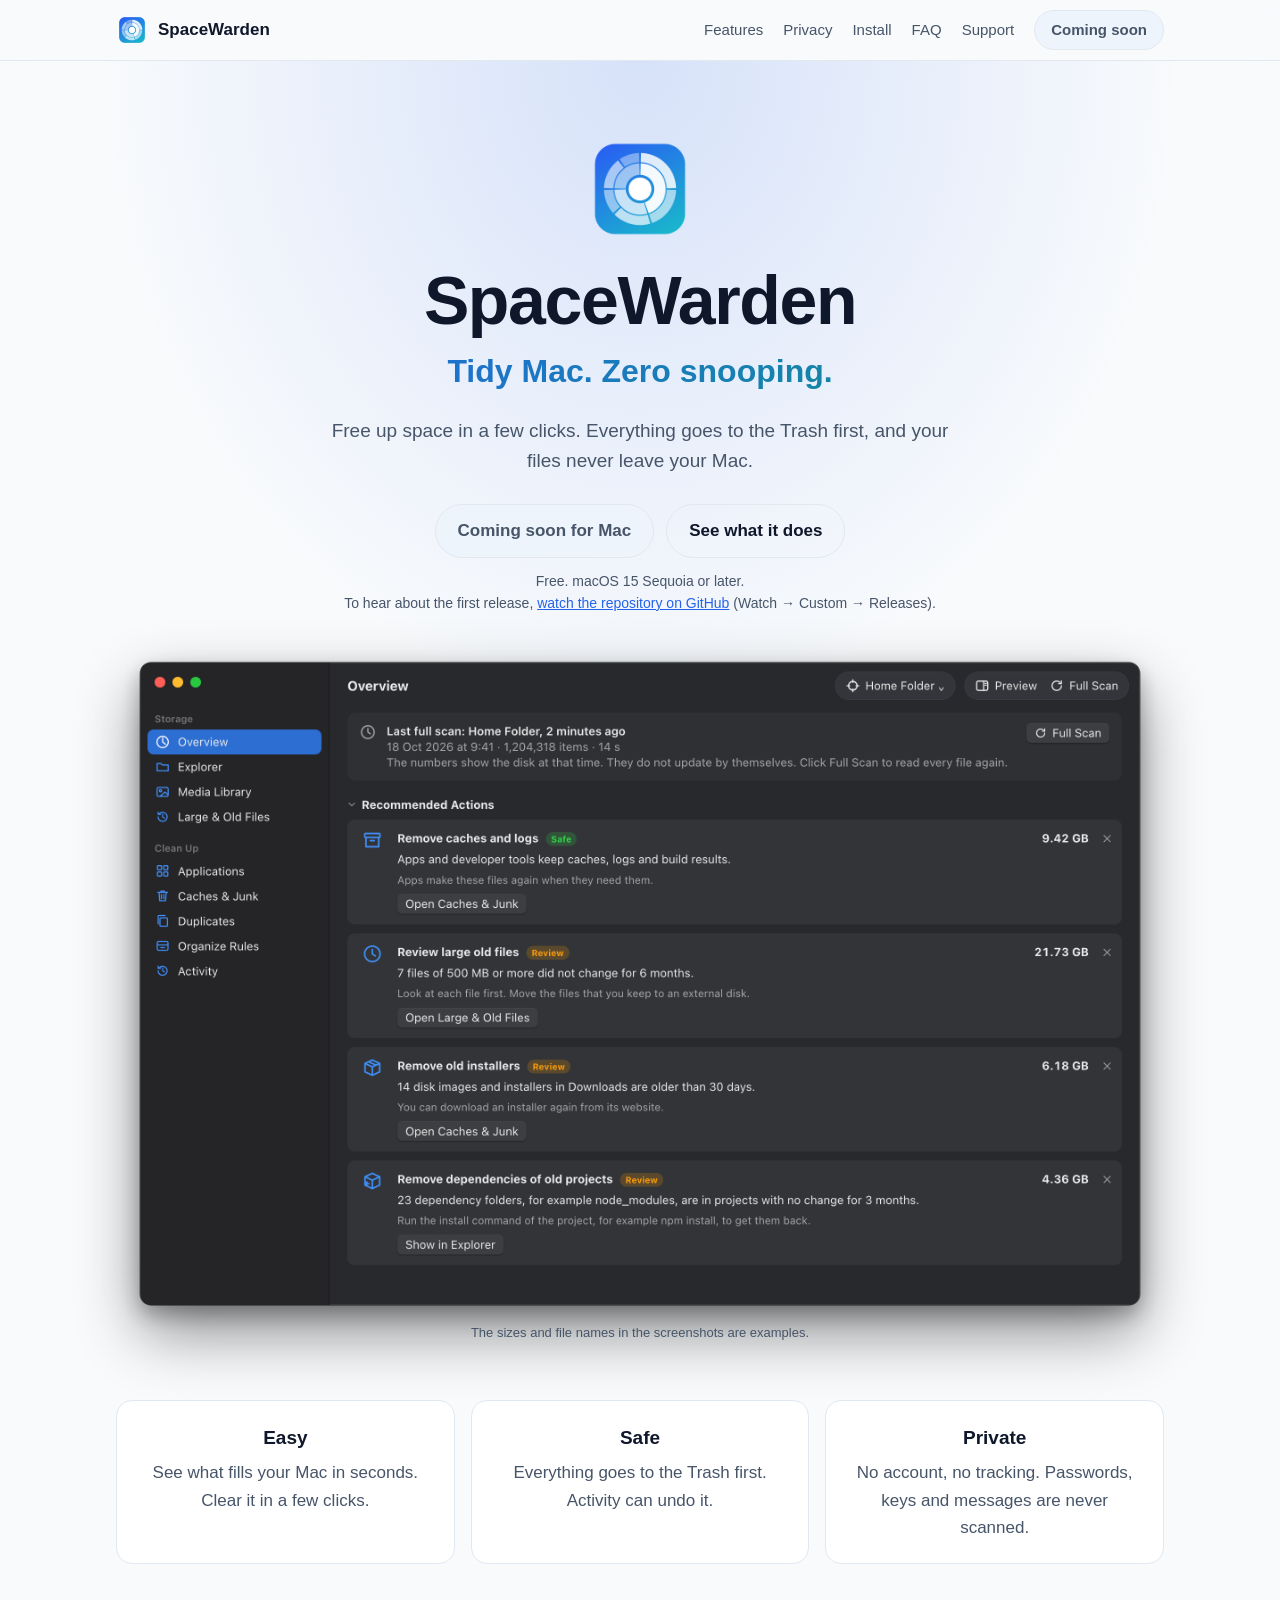
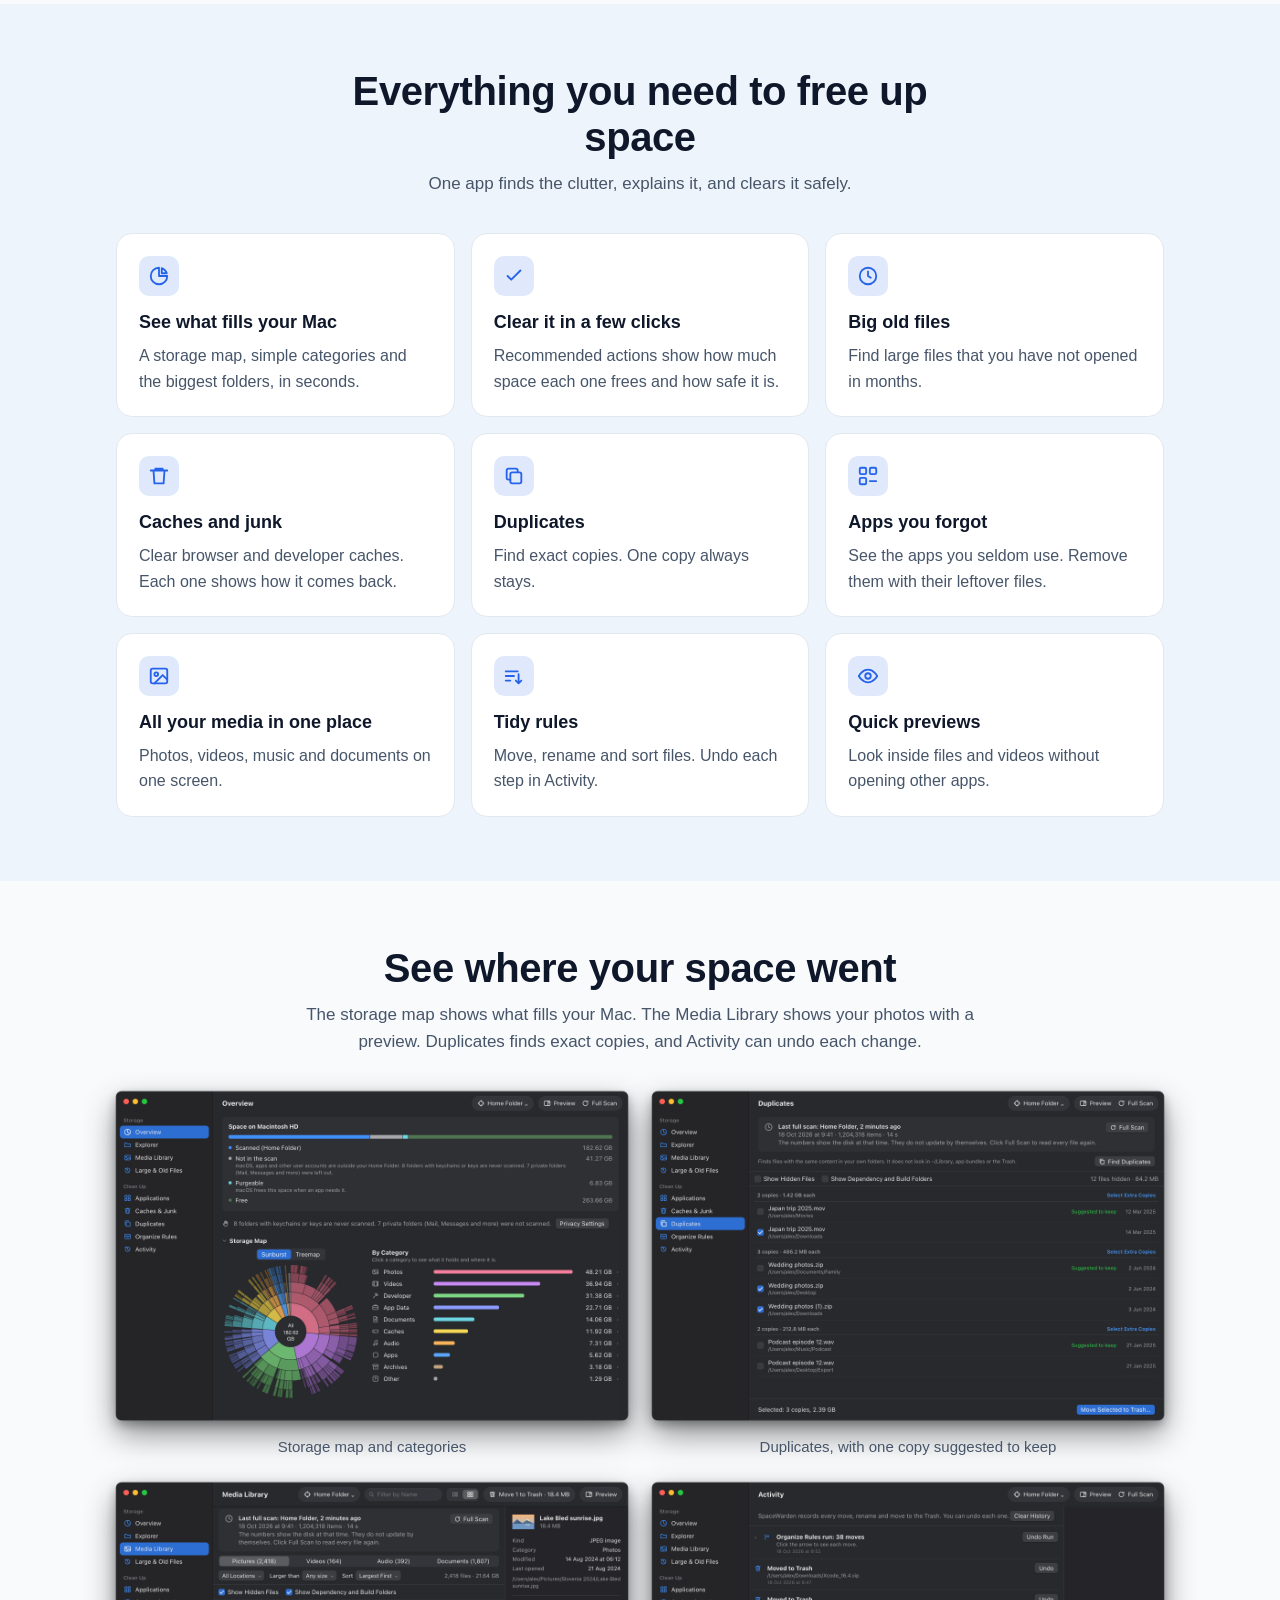
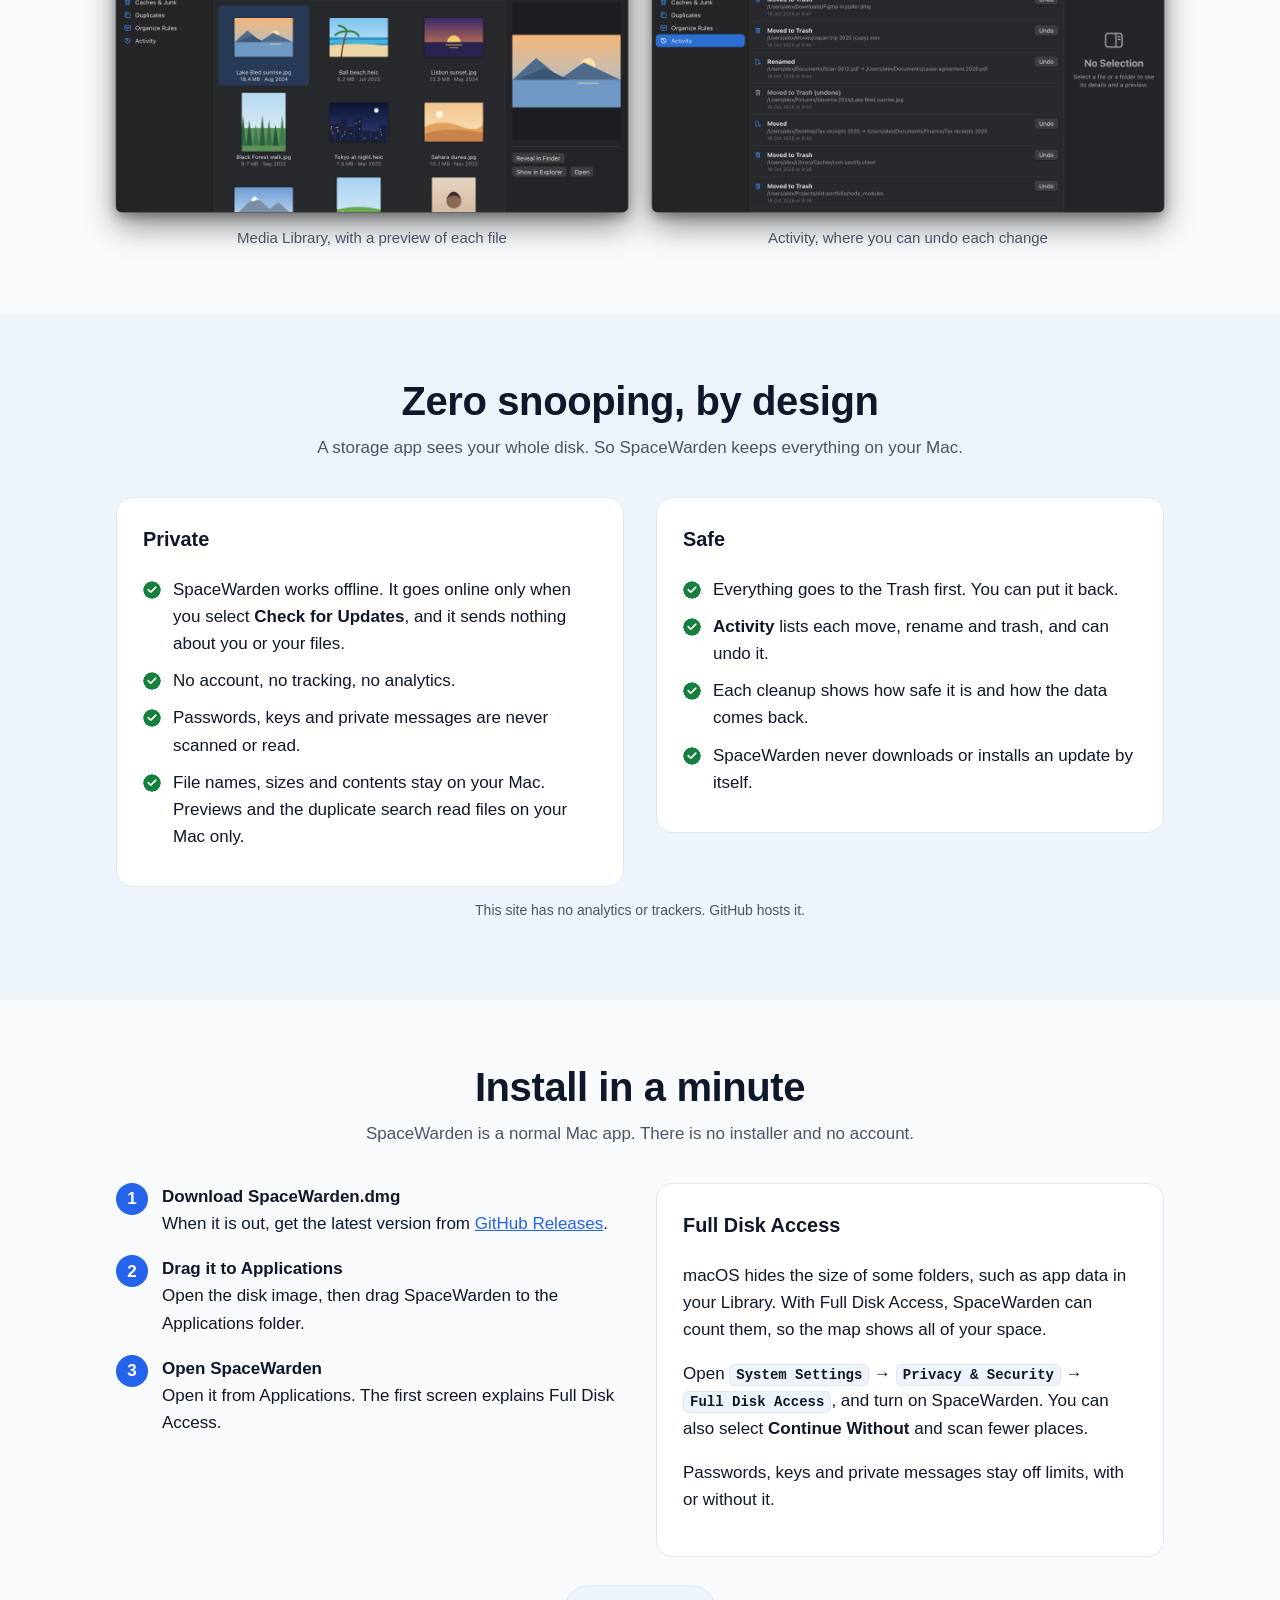
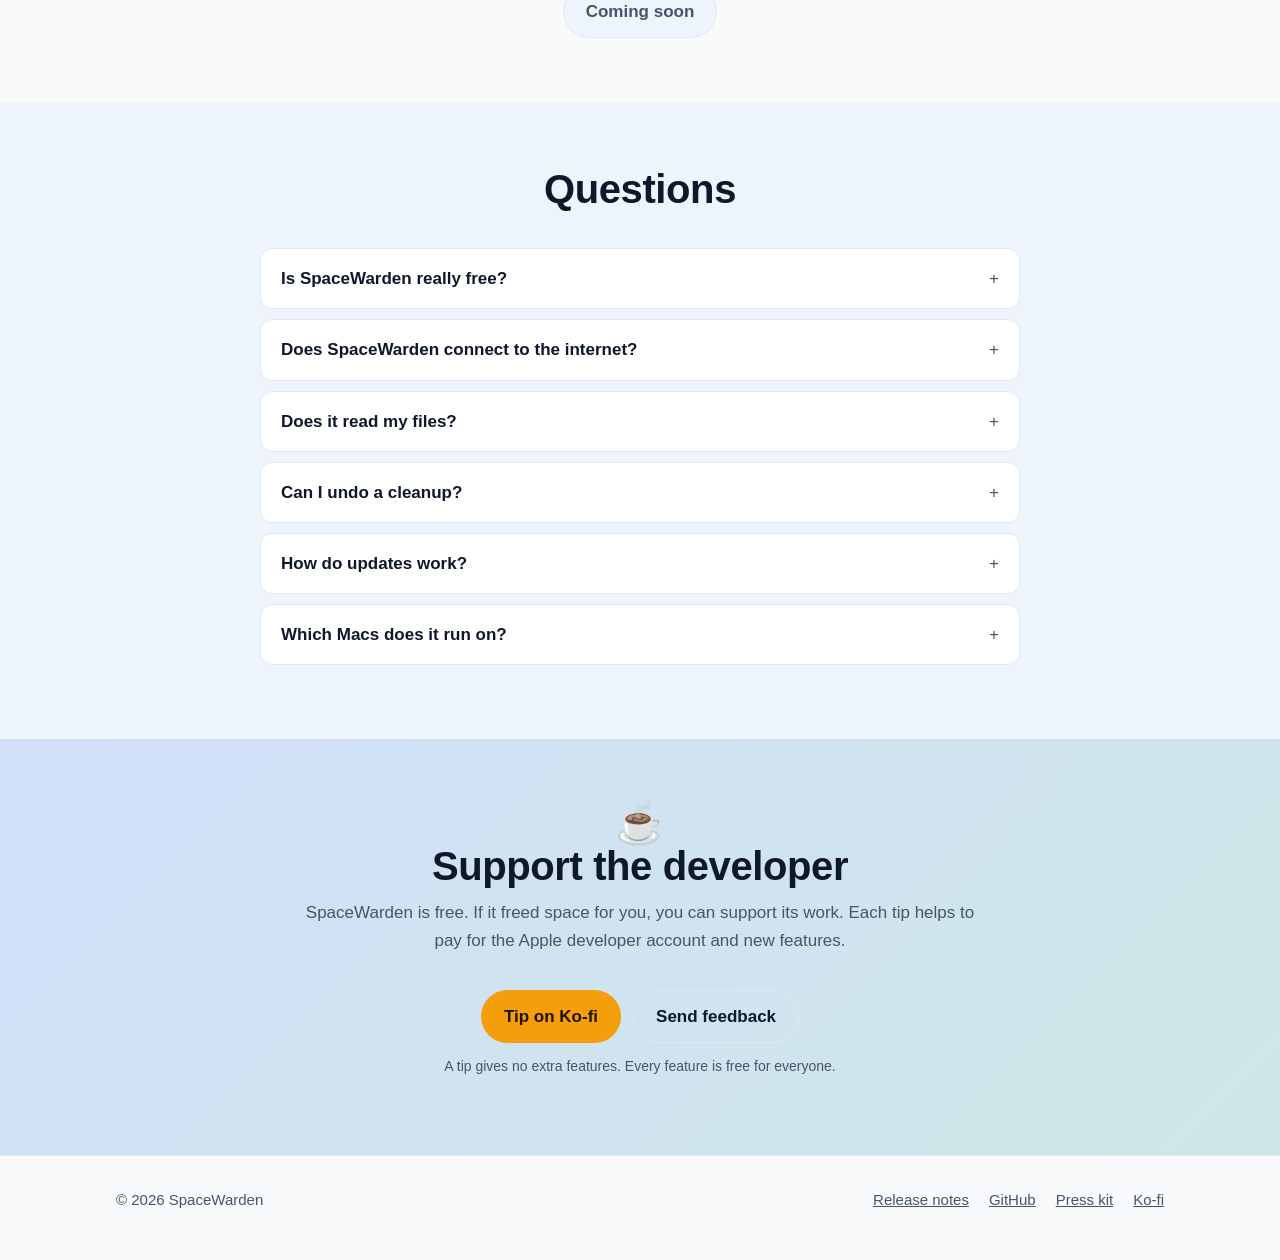
==== docs/index.html @ ebbaab98 "Add the Media Library and Activity screenshots Both copy the real dark-mode UI with demo data for th" ====
<!DOCTYPE html>
<html lang="en">
<head>
  <meta charset="utf-8">
  <meta name="viewport" content="width=device-width, initial-scale=1">
  <title>SpaceWarden – Tidy Mac. Zero snooping.</title>
  <meta name="description" content="SpaceWarden is a free Mac app that shows what fills your disk and helps you free up space in a few clicks. Everything goes to the Trash first, and your files never leave your Mac.">
  <link rel="canonical" href="https://hafizulrifkihawari.github.io/SpaceWarden-releases/">
  <meta name="theme-color" content="#2563eb">
  <meta name="referrer" content="no-referrer">

  <meta property="og:type" content="website">
  <meta property="og:site_name" content="SpaceWarden">
  <meta property="og:title" content="SpaceWarden – Tidy Mac. Zero snooping.">
  <meta property="og:description" content="A free Mac app that frees up space in a few clicks. Everything goes to the Trash first, and your files never leave your Mac.">
  <meta property="og:url" content="https://hafizulrifkihawari.github.io/SpaceWarden-releases/">
  <meta property="og:image" content="https://hafizulrifkihawari.github.io/SpaceWarden-releases/assets/og.png">
  <meta property="og:image:width" content="1200">
  <meta property="og:image:height" content="630">
  <meta property="og:image:alt" content="SpaceWarden. Tidy Mac. Zero snooping.">
  <meta name="twitter:card" content="summary_large_image">

  <link rel="icon" type="image/png" sizes="32x32" href="assets/favicon-32.png">
  <link rel="apple-touch-icon" href="assets/apple-touch-icon.png">
  <link rel="stylesheet" href="style.css">

  <script type="application/ld+json">
  {
    "@context": "https://schema.org",
    "@type": "SoftwareApplication",
    "name": "SpaceWarden",
    "operatingSystem": "macOS 15 or later",
    "applicationCategory": "UtilitiesApplication",
    "description": "Shows what fills your Mac and helps you free up space, safely and privately.",
    "offers": { "@type": "Offer", "price": "0", "priceCurrency": "USD" },
    "downloadUrl": "https://github.com/hafizulrifkihawari/SpaceWarden-releases/releases/latest"
  }
  </script>
</head>
<body>
  <a class="skip" href="#main">Skip to content</a>

  <header class="site-header">
    <div class="wrap">
      <a class="brand" href="./">
        <img src="assets/icon-256.png" alt="" width="32" height="32">
        SpaceWarden
      </a>
      <nav class="nav" aria-label="Main">
        <a href="#features">Features</a>
        <a href="#privacy">Privacy</a>
        <a href="#install">Install</a>
        <a href="#faq">FAQ</a>
        <a href="#support">Support</a>
        <span class="btn btn-small btn-soon" aria-disabled="true">Coming soon</span>
      </nav>
    </div>
  </header>

  <main id="main">
    <div class="hero">
      <div class="wrap">
        <img class="hero-icon" src="assets/icon-256.png" srcset="assets/icon-512.png 2x" alt="" width="112" height="112">
        <h1>SpaceWarden</h1>
        <p class="tagline">Tidy Mac. Zero snooping.</p>
        <p class="lead">Free up space in a few clicks. Everything goes to the Trash first, and your
          files never leave your Mac.</p>
        <div class="cta">
          <span class="btn btn-soon" aria-disabled="true">Coming soon for Mac</span>
          <a class="btn btn-ghost" href="#features">See what it does</a>
        </div>
        <p class="fine">Free. macOS 15 Sequoia or later.<br>
          To hear about the first release, <a href="https://github.com/hafizulrifkihawari/SpaceWarden-releases">watch the repository on GitHub</a> (Watch → Custom → Releases).</p>

        <div class="shot-wrap">
          <img class="shot" src="assets/overview.png" width="1300" height="900"
            alt="The SpaceWarden Overview. Recommended actions list how much space each one frees and how safe it is.">
        </div>
        <p class="shot-note">The sizes and file names in the screenshots are examples.</p>

        <div class="pillars">
          <div class="pillar">
            <h3>Easy</h3>
            <p>See what fills your Mac in seconds. Clear it in a few clicks.</p>
          </div>
          <div class="pillar">
            <h3>Safe</h3>
            <p>Everything goes to the Trash first. Activity can undo it.</p>
          </div>
          <div class="pillar">
            <h3>Private</h3>
            <p>No account, no tracking. Passwords, keys and messages are never scanned.</p>
          </div>
        </div>
      </div>
    </div>

    <section id="features" class="section-alt">
      <div class="wrap">
        <div class="section-head">
          <h2>Everything you need to free up space</h2>
          <p>One app finds the clutter, explains it, and clears it safely.</p>
        </div>
        <ul class="features">
          <li class="feature">
            <div class="ico"><svg viewBox="0 0 24 24" fill="none" stroke="currentColor" stroke-width="2" stroke-linecap="round" stroke-linejoin="round" aria-hidden="true"><path d="M21 12A9 9 0 1 1 12 3v9z"/><path d="M15 3.5A9 9 0 0 1 20.5 9H15z"/></svg></div>
            <h3>See what fills your Mac</h3>
            <p>A storage map, simple categories and the biggest folders, in seconds.</p>
          </li>
          <li class="feature">
            <div class="ico"><svg viewBox="0 0 24 24" fill="none" stroke="currentColor" stroke-width="2" stroke-linecap="round" stroke-linejoin="round" aria-hidden="true"><path d="M5 12l4 4L19 6"/></svg></div>
            <h3>Clear it in a few clicks</h3>
            <p>Recommended actions show how much space each one frees and how safe it is.</p>
          </li>
          <li class="feature">
            <div class="ico"><svg viewBox="0 0 24 24" fill="none" stroke="currentColor" stroke-width="2" stroke-linecap="round" stroke-linejoin="round" aria-hidden="true"><circle cx="12" cy="12" r="9"/><path d="M12 7v5l3 2"/></svg></div>
            <h3>Big old files</h3>
            <p>Find large files that you have not opened in months.</p>
          </li>
          <li class="feature">
            <div class="ico"><svg viewBox="0 0 24 24" fill="none" stroke="currentColor" stroke-width="2" stroke-linecap="round" stroke-linejoin="round" aria-hidden="true"><path d="M3 6h18M8 6V4h8v2M6 6l1 14h10l1-14"/></svg></div>
            <h3>Caches and junk</h3>
            <p>Clear browser and developer caches. Each one shows how it comes back.</p>
          </li>
          <li class="feature">
            <div class="ico"><svg viewBox="0 0 24 24" fill="none" stroke="currentColor" stroke-width="2" stroke-linecap="round" stroke-linejoin="round" aria-hidden="true"><rect x="8" y="8" width="12" height="12" rx="2"/><path d="M16 8V6a2 2 0 0 0-2-2H6a2 2 0 0 0-2 2v8a2 2 0 0 0 2 2h2"/></svg></div>
            <h3>Duplicates</h3>
            <p>Find exact copies. One copy always stays.</p>
          </li>
          <li class="feature">
            <div class="ico"><svg viewBox="0 0 24 24" fill="none" stroke="currentColor" stroke-width="2" stroke-linecap="round" stroke-linejoin="round" aria-hidden="true"><rect x="3" y="3" width="7" height="7" rx="1.5"/><rect x="14" y="3" width="7" height="7" rx="1.5"/><rect x="3" y="14" width="7" height="7" rx="1.5"/><path d="M14 17.5h7"/></svg></div>
            <h3>Apps you forgot</h3>
            <p>See the apps you seldom use. Remove them with their leftover files.</p>
          </li>
          <li class="feature">
            <div class="ico"><svg viewBox="0 0 24 24" fill="none" stroke="currentColor" stroke-width="2" stroke-linecap="round" stroke-linejoin="round" aria-hidden="true"><rect x="3" y="4" width="18" height="16" rx="2"/><circle cx="9" cy="10" r="2"/><path d="M21 16l-5-5-9 9"/></svg></div>
            <h3>All your media in one place</h3>
            <p>Photos, videos, music and documents on one screen.</p>
          </li>
          <li class="feature">
            <div class="ico"><svg viewBox="0 0 24 24" fill="none" stroke="currentColor" stroke-width="2" stroke-linecap="round" stroke-linejoin="round" aria-hidden="true"><path d="M3 7h13M3 12h9M3 17h5M17 10v10m0 0-3-3m3 3 3-3"/></svg></div>
            <h3>Tidy rules</h3>
            <p>Move, rename and sort files. Undo each step in Activity.</p>
          </li>
          <li class="feature">
            <div class="ico"><svg viewBox="0 0 24 24" fill="none" stroke="currentColor" stroke-width="2" stroke-linecap="round" stroke-linejoin="round" aria-hidden="true"><path d="M2 12s3.5-7 10-7 10 7 10 7-3.5 7-10 7S2 12 2 12z"/><circle cx="12" cy="12" r="3"/></svg></div>
            <h3>Quick previews</h3>
            <p>Look inside files and videos without opening other apps.</p>
          </li>
        </ul>
      </div>
    </section>

    <section id="screens">
      <div class="wrap">
        <div class="section-head">
          <h2>See where your space went</h2>
          <p>The storage map shows what fills your Mac. The Media Library shows your photos with a
            preview. Duplicates finds exact copies, and Activity can undo each change.</p>
        </div>
        <div class="gallery">
          <figure>
            <a href="assets/storage-map.png" aria-label="Open the full-size screenshot"><img src="assets/storage-map.png" width="1300" height="900" loading="lazy"
              alt="The storage map: a sunburst of folders and the space of each category, such as Photos, Videos and Developer."></a>
            <figcaption>Storage map and categories</figcaption>
          </figure>
          <figure>
            <a href="assets/duplicates.png" aria-label="Open the full-size screenshot"><img src="assets/duplicates.png" width="1300" height="900" loading="lazy"
              alt="Duplicates: groups of identical files. One copy is suggested to keep, and the extra copies are selected for the Trash."></a>
            <figcaption>Duplicates, with one copy suggested to keep</figcaption>
          </figure>
          <figure>
            <a href="assets/media-library.png" aria-label="Open the full-size screenshot"><img src="assets/media-library.png" width="1300" height="900" loading="lazy"
              alt="The Media Library: thumbnails of photos with their size and last open date, and a large preview of the selected photo."></a>
            <figcaption>Media Library, with a preview of each file</figcaption>
          </figure>
          <figure>
            <a href="assets/activity.png" aria-label="Open the full-size screenshot"><img src="assets/activity.png" width="1300" height="900" loading="lazy"
              alt="Activity: a list of moves, renames and moves to the Trash. Each one has an Undo button."></a>
            <figcaption>Activity, where you can undo each change</figcaption>
          </figure>
        </div>
      </div>
    </section>

    <section id="privacy" class="section-alt">
      <div class="wrap">
        <div class="section-head">
          <h2>Zero snooping, by design</h2>
          <p>A storage app sees your whole disk. So SpaceWarden keeps everything on your Mac.</p>
        </div>
        <div class="split">
          <div class="card">
            <h3>Private</h3>
            <ul class="checks">
              <li>SpaceWarden works offline. It goes online only when you select
                <strong>Check for Updates</strong>, and it sends nothing about you or your files.</li>
              <li>No account, no tracking, no analytics.</li>
              <li>Passwords, keys and private messages are never scanned or read.</li>
              <li>File names, sizes and contents stay on your Mac. Previews and the duplicate
                search read files on your Mac only.</li>
            </ul>
          </div>
          <div class="card">
            <h3>Safe</h3>
            <ul class="checks">
              <li>Everything goes to the Trash first. You can put it back.</li>
              <li><strong>Activity</strong> lists each move, rename and trash, and can undo it.</li>
              <li>Each cleanup shows how safe it is and how the data comes back.</li>
              <li>SpaceWarden never downloads or installs an update by itself.</li>
            </ul>
          </div>
        </div>
        <p class="fine center">This site has no analytics or trackers. GitHub
          hosts it.</p>
      </div>
    </section>

    <section id="install">
      <div class="wrap">
        <div class="section-head">
          <h2>Install in a minute</h2>
          <p>SpaceWarden is a normal Mac app. There is no installer and no account.</p>
        </div>
        <div class="split">
          <ol class="steps">
            <li><strong>Download SpaceWarden.dmg</strong>
              When it is out, get the latest version from
              <a href="https://github.com/hafizulrifkihawari/SpaceWarden-releases/releases/latest">GitHub Releases</a>.</li>
            <li><strong>Drag it to Applications</strong>
              Open the disk image, then drag SpaceWarden to the Applications folder.</li>
            <li><strong>Open SpaceWarden</strong>
              Open it from Applications. The first screen explains Full Disk Access.</li>
          </ol>
          <div class="card">
            <h3>Full Disk Access</h3>
            <p>macOS hides the size of some folders, such as app data in your Library. With Full
              Disk Access, SpaceWarden can count them, so the map shows all of your space.</p>
            <p>Open <kbd>System Settings</kbd> → <kbd>Privacy &amp; Security</kbd> →
              <kbd>Full Disk Access</kbd>, and turn on SpaceWarden. You can also select
              <strong>Continue Without</strong> and scan fewer places.</p>
            <p>Passwords, keys and private messages stay off limits, with or without it.</p>
          </div>
        </div>
        <div class="cta">
          <span class="btn btn-soon" aria-disabled="true">Coming soon</span>
        </div>
      </div>
    </section>

    <section id="faq" class="section-alt">
      <div class="wrap">
        <div class="section-head">
          <h2>Questions</h2>
        </div>
        <div class="faq">
          <details>
            <summary>Is SpaceWarden really free?</summary>
            <p>Yes. SpaceWarden is free, with every feature. There is no trial and no ads. If you
              like it, you can <a href="#support">support the developer</a>.</p>
          </details>
          <details>
            <summary>Does SpaceWarden connect to the internet?</summary>
            <p>Only when you select <strong>Check for Updates</strong>. Then it reads one small
              file from GitHub and sends no information about you or your files. It never
              accepts connections.</p>
          </details>
          <details>
            <summary>Does it read my files?</summary>
            <p>To measure space, SpaceWarden reads names, sizes and dates. It reads the contents
              of a file only on your Mac, when you preview it or search for duplicates. It never
              scans or reads passwords, keys or private messages.</p>
          </details>
          <details>
            <summary>Can I undo a cleanup?</summary>
            <p>Yes, for the default actions. They move items to the Trash, and Activity can put
              them back. <strong>Delete Immediately</strong> and <strong>Empty Trash</strong>
              cannot be undone, and SpaceWarden asks before it does them.</p>
          </details>
          <details>
            <summary>How do updates work?</summary>
            <p>Select <strong>SpaceWarden → Check for Updates…</strong>. If a new version is
              available, download it from GitHub, quit SpaceWarden, and drag the new version to
              Applications. Your settings and Full Disk Access stay.</p>
          </details>
          <details>
            <summary>Which Macs does it run on?</summary>
            <p>Macs with macOS 15 Sequoia or later.</p>
          </details>
        </div>
      </div>
    </section>

    <section id="support" class="support">
      <div class="wrap">
        <div class="section-head">
          <div class="heart" aria-hidden="true">☕</div>
          <h2>Support the developer</h2>
          <p>SpaceWarden is free. If it freed space for you, you can support its work. Each tip
            helps to pay for the Apple developer account and new features.</p>
        </div>
        <div class="cta">
          <a class="btn btn-accent" href="https://ko-fi.com/psi404" rel="noopener">Tip on Ko-fi</a>
          <a class="btn btn-ghost" href="https://github.com/hafizulrifkihawari/SpaceWarden-releases/issues">Send feedback</a>
        </div>
        <p class="fine">A tip gives no extra features. Every feature is free for everyone.</p>
      </div>
    </section>
  </main>

  <footer class="site-footer">
    <div class="wrap">
      <span>© 2026 SpaceWarden</span>
      <nav aria-label="Footer">
        <a href="https://github.com/hafizulrifkihawari/SpaceWarden-releases/releases">Release notes</a>
        <a href="https://github.com/hafizulrifkihawari/SpaceWarden-releases">GitHub</a>
        <a href="press.html">Press kit</a>
        <a href="https://ko-fi.com/psi404" rel="noopener">Ko-fi</a>
      </nav>
    </div>
  </footer>
</body>
</html>
---- docs/style.css ----
/* SpaceWarden site. No web fonts, no scripts, no third-party files. */

:root {
  --bg: #f8fafc;
  --surface: #ffffff;
  --surface-2: #eef4fb;
  --text: #0f172a;
  --muted: #475569;
  --border: #e2e8f0;
  --brand: #2563eb;
  --brand-2: #0d9488;
  --brand-ink: #ffffff;
  --accent: #f59e0b;
  --accent-ink: #1f1300;
  --safe: #15803d;
  --shadow: 0 18px 40px -18px rgba(15, 23, 42, 0.35);
  --radius: 16px;
  --max: 1080px;
  color-scheme: light dark;
}

@media (prefers-color-scheme: dark) {
  :root:not([data-theme="light"]) {
    --bg: #0b1120;
    --surface: #111a2e;
    --surface-2: #14213b;
    --text: #e2e8f0;
    --muted: #94a3b8;
    --border: #22304d;
    --brand: #60a5fa;
    --brand-2: #2dd4bf;
    --brand-ink: #0b1120;
    --safe: #4ade80;
    --shadow: 0 18px 40px -18px rgba(0, 0, 0, 0.7);
  }
}

:root[data-theme="dark"] {
  --bg: #0b1120;
  --surface: #111a2e;
  --surface-2: #14213b;
  --text: #e2e8f0;
  --muted: #94a3b8;
  --border: #22304d;
  --brand: #60a5fa;
  --brand-2: #2dd4bf;
  --brand-ink: #0b1120;
  --safe: #4ade80;
  --shadow: 0 18px 40px -18px rgba(0, 0, 0, 0.7);
}

*,
*::before,
*::after {
  box-sizing: border-box;
}

html {
  scroll-behavior: smooth;
}

body {
  margin: 0;
  background: var(--bg);
  color: var(--text);
  font: 17px/1.6 -apple-system, BlinkMacSystemFont, "SF Pro Text", "Helvetica Neue",
    Helvetica, Arial, sans-serif;
  -webkit-font-smoothing: antialiased;
}

img {
  max-width: 100%;
  height: auto;
  display: block;
}

a {
  color: var(--brand);
}

a:focus-visible,
summary:focus-visible {
  outline: 3px solid var(--accent);
  outline-offset: 3px;
  border-radius: 6px;
}

.wrap {
  max-width: var(--max);
  margin: 0 auto;
  padding: 0 16px;
}

.skip {
  position: absolute;
  left: -9999px;
}

.skip:focus {
  left: 16px;
  top: 16px;
  background: var(--surface);
  padding: 8px 12px;
  z-index: 10;
}

/* Header */

.site-header {
  position: sticky;
  top: 0;
  z-index: 5;
  background: color-mix(in srgb, var(--bg) 85%, transparent);
  backdrop-filter: saturate(180%) blur(12px);
  -webkit-backdrop-filter: saturate(180%) blur(12px);
  border-bottom: 1px solid var(--border);
}

.site-header .wrap {
  display: flex;
  align-items: center;
  justify-content: space-between;
  gap: 16px;
  height: 60px;
}

.brand {
  display: flex;
  align-items: center;
  gap: 10px;
  color: var(--text);
  font-weight: 700;
  text-decoration: none;
}

.brand img {
  width: 32px;
  height: 32px;
}

.nav {
  display: flex;
  gap: 20px;
  align-items: center;
}

.nav a {
  color: var(--muted);
  text-decoration: none;
  font-size: 15px;
}

.nav a:hover {
  color: var(--text);
}

.nav .btn {
  color: var(--brand-ink);
}

.nav .btn-soon {
  color: var(--muted);
}

@media (max-width: 720px) {
  .nav a:not(.btn) {
    display: none;
  }
}

/* Buttons */

.btn {
  display: inline-flex;
  align-items: center;
  justify-content: center;
  gap: 8px;
  padding: 12px 22px;
  border-radius: 999px;
  font-weight: 650;
  text-decoration: none;
  background: var(--brand);
  color: var(--brand-ink);
  border: 1px solid transparent;
  transition: transform 0.15s ease, filter 0.15s ease;
}

.btn:hover {
  filter: brightness(1.08);
  transform: translateY(-1px);
}

.btn-soon,
.btn-soon:hover {
  background: var(--surface-2);
  color: var(--muted);
  border-color: var(--border);
  cursor: default;
  filter: none;
  transform: none;
}

.btn-small {
  padding: 7px 16px;
  font-size: 15px;
}

.btn-ghost {
  background: transparent;
  color: var(--text);
  border-color: var(--border);
}

.btn-accent {
  background: var(--accent);
  color: var(--accent-ink);
}

@media (prefers-reduced-motion: reduce) {
  html {
    scroll-behavior: auto;
  }

  .btn {
    transition: none;
  }

  .btn:hover {
    transform: none;
  }
}

/* Hero */

.hero {
  padding: 72px 0 40px;
  text-align: center;
  background:
    radial-gradient(60% 60% at 50% 0%,
      color-mix(in srgb, var(--brand) 16%, transparent), transparent 70%);
}

.hero-icon {
  width: 112px;
  height: 112px;
  margin: 0 auto 20px;
}

.hero h1 {
  font-size: clamp(40px, 7vw, 68px);
  line-height: 1.05;
  margin: 0;
  letter-spacing: -0.02em;
}

.tagline {
  font-size: clamp(22px, 3.4vw, 32px);
  font-weight: 650;
  margin: 10px 0 0;
  background: linear-gradient(90deg, var(--brand), var(--brand-2));
  -webkit-background-clip: text;
  background-clip: text;
  color: transparent;
}

.lead {
  max-width: 620px;
  margin: 18px auto 0;
  color: var(--muted);
  font-size: 19px;
}

.cta {
  display: flex;
  flex-wrap: wrap;
  gap: 12px;
  justify-content: center;
  margin-top: 28px;
}

.center {
  text-align: center;
}

.fine {
  margin-top: 12px;
  color: var(--muted);
  font-size: 14px;
}

.shot-wrap {
  max-width: 1000px;
  margin: 48px auto 0;
}

/* The screenshots have a transparent margin for the window shadow (90 px on the sides, 60 px
   on top and 120 px below, on a 1120 px window). These margins cancel it, so the window
   fills the box. */
.shot,
.gallery img {
  display: block;
  width: calc(100% * 1300 / 1120);
  max-width: none;
  margin: calc(-100% * 60 / 1120) 0 calc(-100% * 120 / 1120) calc(-100% * 90 / 1120);
}

.shot-note {
  margin-top: 18px;
  font-size: 13px;
  color: var(--muted);
}

/* Gallery */

.gallery {
  display: grid;
  grid-template-columns: 1fr 1fr;
  gap: 24px;
}

.gallery figure {
  margin: 0;
}

.gallery figcaption {
  text-align: center;
  color: var(--muted);
  font-size: 15px;
  margin-top: 14px;
}

@media (max-width: 800px) {
  .gallery {
    grid-template-columns: 1fr;
  }
}

/* Pillars */

.pillars {
  display: grid;
  grid-template-columns: repeat(3, 1fr);
  gap: 16px;
  margin: 56px 0 0;
}

.pillar {
  background: var(--surface);
  border: 1px solid var(--border);
  border-radius: var(--radius);
  padding: 22px;
}

.pillar h3 {
  margin: 0 0 6px;
  font-size: 19px;
}

.pillar p {
  margin: 0;
  color: var(--muted);
}

@media (max-width: 720px) {
  .pillars {
    grid-template-columns: 1fr;
  }
}

/* Sections */

section {
  padding: 64px 0;
}

.section-alt {
  background: var(--surface-2);
}

.section-head {
  text-align: center;
  max-width: 680px;
  margin: 0 auto 36px;
}

.section-head h2 {
  font-size: clamp(28px, 4.4vw, 40px);
  line-height: 1.15;
  margin: 0 0 10px;
  letter-spacing: -0.01em;
}

.section-head p {
  margin: 0;
  color: var(--muted);
}

/* Features */

.features {
  display: grid;
  grid-template-columns: repeat(3, 1fr);
  gap: 16px;
  list-style: none;
  padding: 0;
  margin: 0;
}

.feature {
  background: var(--surface);
  border: 1px solid var(--border);
  border-radius: var(--radius);
  padding: 22px;
}

.feature .ico {
  width: 40px;
  height: 40px;
  border-radius: 10px;
  display: grid;
  place-items: center;
  background: color-mix(in srgb, var(--brand) 14%, transparent);
  color: var(--brand);
  margin-bottom: 12px;
}

.feature .ico svg {
  width: 22px;
  height: 22px;
}

.feature h3 {
  margin: 0 0 6px;
  font-size: 18px;
}

.feature p {
  margin: 0;
  color: var(--muted);
  font-size: 16px;
}

@media (max-width: 900px) {
  .features {
    grid-template-columns: repeat(2, 1fr);
  }
}

@media (max-width: 600px) {
  .features {
    grid-template-columns: 1fr;
  }
}

/* Two-column blocks */

.split {
  display: grid;
  grid-template-columns: 1fr 1fr;
  gap: 32px;
  align-items: start;
}

@media (max-width: 800px) {
  .split {
    grid-template-columns: 1fr;
  }
}

.card {
  background: var(--surface);
  border: 1px solid var(--border);
  border-radius: var(--radius);
  padding: 26px;
}

.card h3 {
  margin-top: 0;
}

.checks {
  list-style: none;
  padding: 0;
  margin: 0;
}

.checks li {
  position: relative;
  padding-left: 30px;
  margin: 10px 0;
}

.checks li::before {
  content: "";
  position: absolute;
  left: 0;
  top: 5px;
  width: 18px;
  height: 18px;
  border-radius: 50%;
  background: var(--safe);
  -webkit-mask: url("data:image/svg+xml,%3Csvg xmlns='http://www.w3.org/2000/svg' viewBox='0 0 20 20'%3E%3Cpath d='M10 0a10 10 0 1 0 0 20 10 10 0 0 0 0-20Zm4.7 7.7-5.4 5.4a1 1 0 0 1-1.4 0L5.3 10.5a1 1 0 1 1 1.4-1.4l1.9 1.9 4.7-4.7a1 1 0 1 1 1.4 1.4Z'/%3E%3C/svg%3E") center / contain no-repeat;
  mask: url("data:image/svg+xml,%3Csvg xmlns='http://www.w3.org/2000/svg' viewBox='0 0 20 20'%3E%3Cpath d='M10 0a10 10 0 1 0 0 20 10 10 0 0 0 0-20Zm4.7 7.7-5.4 5.4a1 1 0 0 1-1.4 0L5.3 10.5a1 1 0 1 1 1.4-1.4l1.9 1.9 4.7-4.7a1 1 0 1 1 1.4 1.4Z'/%3E%3C/svg%3E") center / contain no-repeat;
}

/* Install steps */

.steps {
  counter-reset: step;
  list-style: none;
  padding: 0;
  margin: 0;
}

.steps li {
  counter-increment: step;
  position: relative;
  padding-left: 46px;
  margin: 0 0 18px;
}

.steps li::before {
  content: counter(step);
  position: absolute;
  left: 0;
  top: 0;
  width: 32px;
  height: 32px;
  border-radius: 50%;
  background: var(--brand);
  color: var(--brand-ink);
  font-weight: 700;
  display: grid;
  place-items: center;
}

.steps strong {
  display: block;
}

kbd {
  font: 600 14px/1 ui-monospace, SFMono-Regular, Menlo, monospace;
  background: var(--surface-2);
  border: 1px solid var(--border);
  border-radius: 6px;
  padding: 2px 6px;
  white-space: nowrap;
}

/* FAQ */

.faq {
  max-width: 760px;
  margin: 0 auto;
}

.faq details {
  background: var(--surface);
  border: 1px solid var(--border);
  border-radius: 12px;
  padding: 0 20px;
  margin-bottom: 10px;
}

.faq summary {
  cursor: pointer;
  font-weight: 650;
  padding: 16px 0;
  list-style: none;
}

.faq summary::-webkit-details-marker {
  display: none;
}

.faq summary::after {
  content: "+";
  float: right;
  color: var(--muted);
  font-weight: 400;
}

.faq details[open] summary::after {
  content: "–";
}

.faq details p {
  margin: 0 0 16px;
  color: var(--muted);
}

/* Support */

.support {
  text-align: center;
  background:
    linear-gradient(135deg,
      color-mix(in srgb, var(--brand) 18%, var(--bg)),
      color-mix(in srgb, var(--brand-2) 18%, var(--bg)));
}

.support .heart {
  font-size: 40px;
  line-height: 1;
}

/* Footer */

.site-footer {
  border-top: 1px solid var(--border);
  padding: 32px 0 48px;
  color: var(--muted);
  font-size: 15px;
}

.site-footer .wrap {
  display: flex;
  flex-wrap: wrap;
  gap: 12px 24px;
  justify-content: space-between;
}

.site-footer nav {
  display: flex;
  flex-wrap: wrap;
  gap: 8px 20px;
}

.site-footer a {
  color: var(--muted);
}

/* Press page */

.prose {
  max-width: 760px;
  margin: 0 auto;
}

.prose h2 {
  margin-top: 40px;
}

.facts {
  width: 100%;
  border-collapse: collapse;
}

.facts th,
.facts td {
  text-align: left;
  padding: 10px 12px;
  border-bottom: 1px solid var(--border);
  vertical-align: top;
}

.facts th {
  width: 34%;
  color: var(--muted);
  font-weight: 600;
}

.assets {
  display: flex;
  flex-wrap: wrap;
  gap: 16px;
}

.assets a {
  display: block;
  background: var(--surface);
  border: 1px solid var(--border);
  border-radius: 12px;
  padding: 12px;
  text-align: center;
  font-size: 14px;
  text-decoration: none;
  color: var(--text);
}

.assets img {
  width: 120px;
  margin: 0 auto 8px;
}
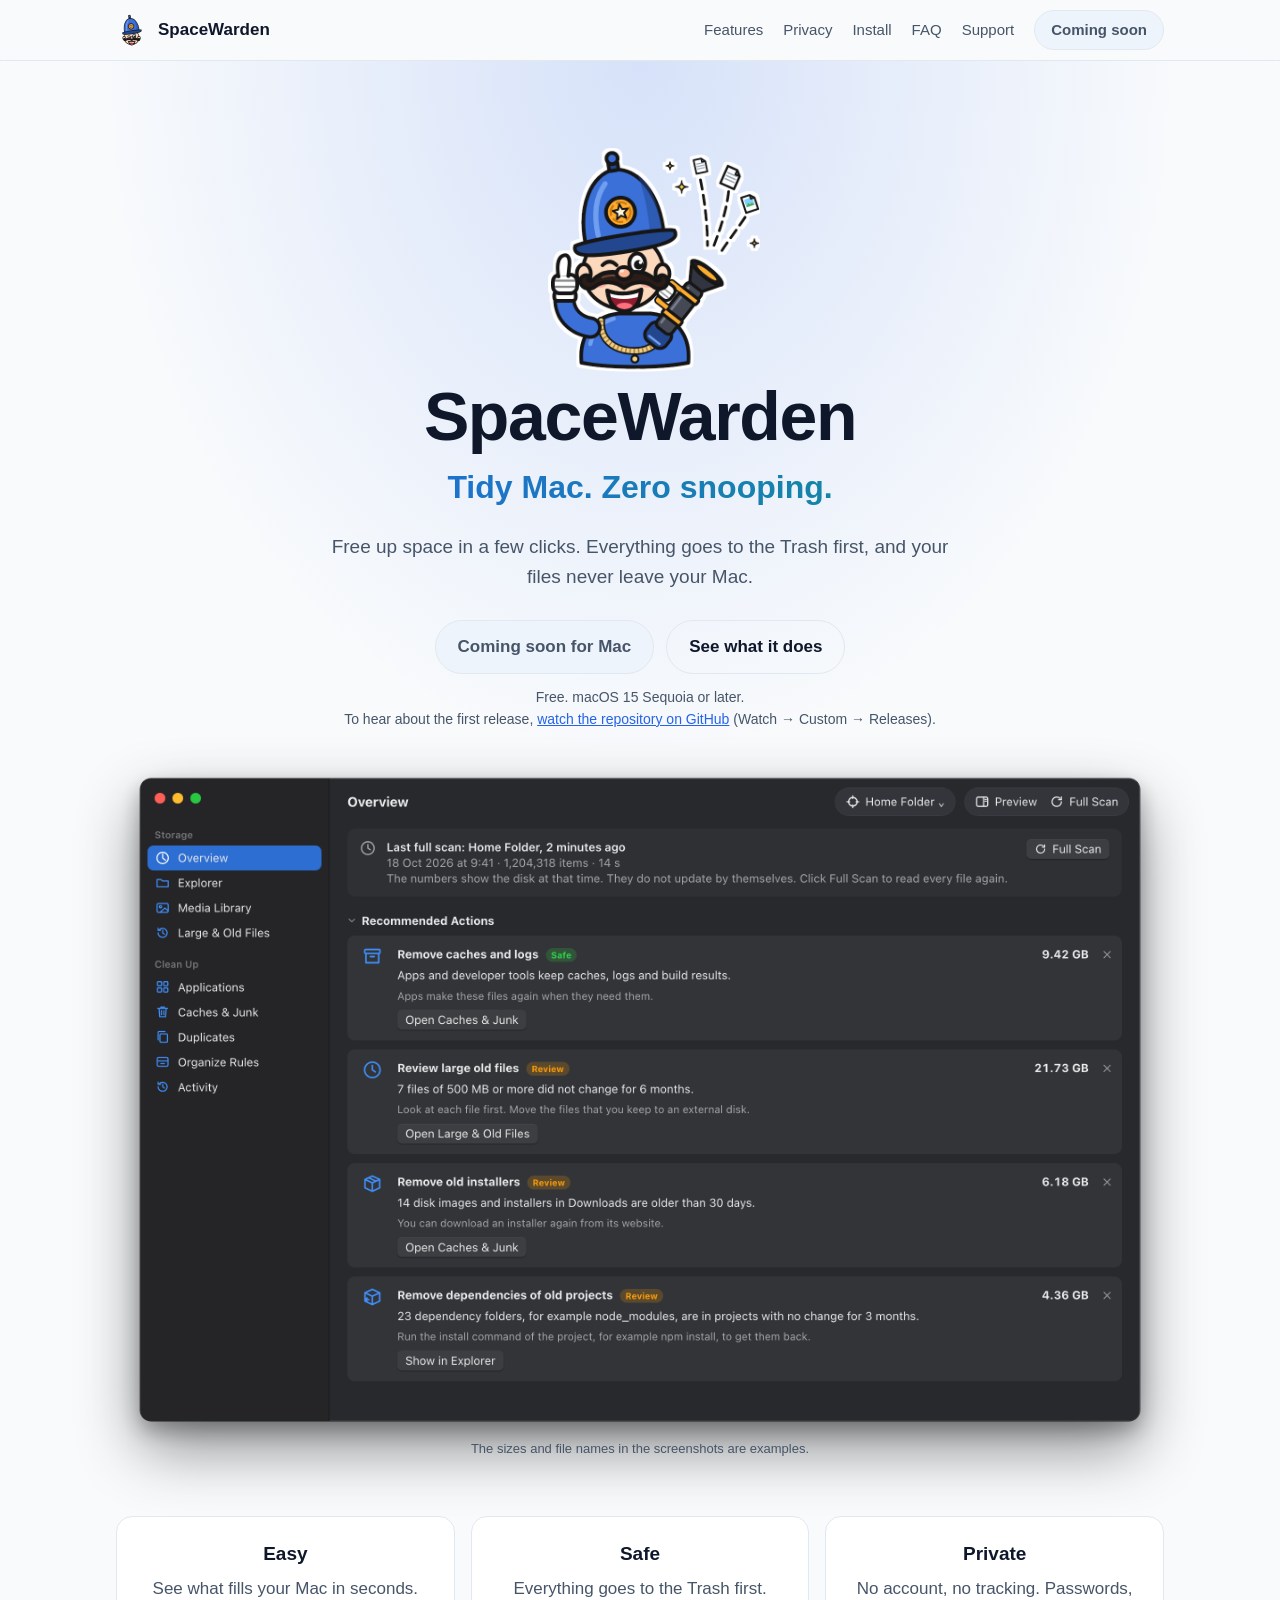
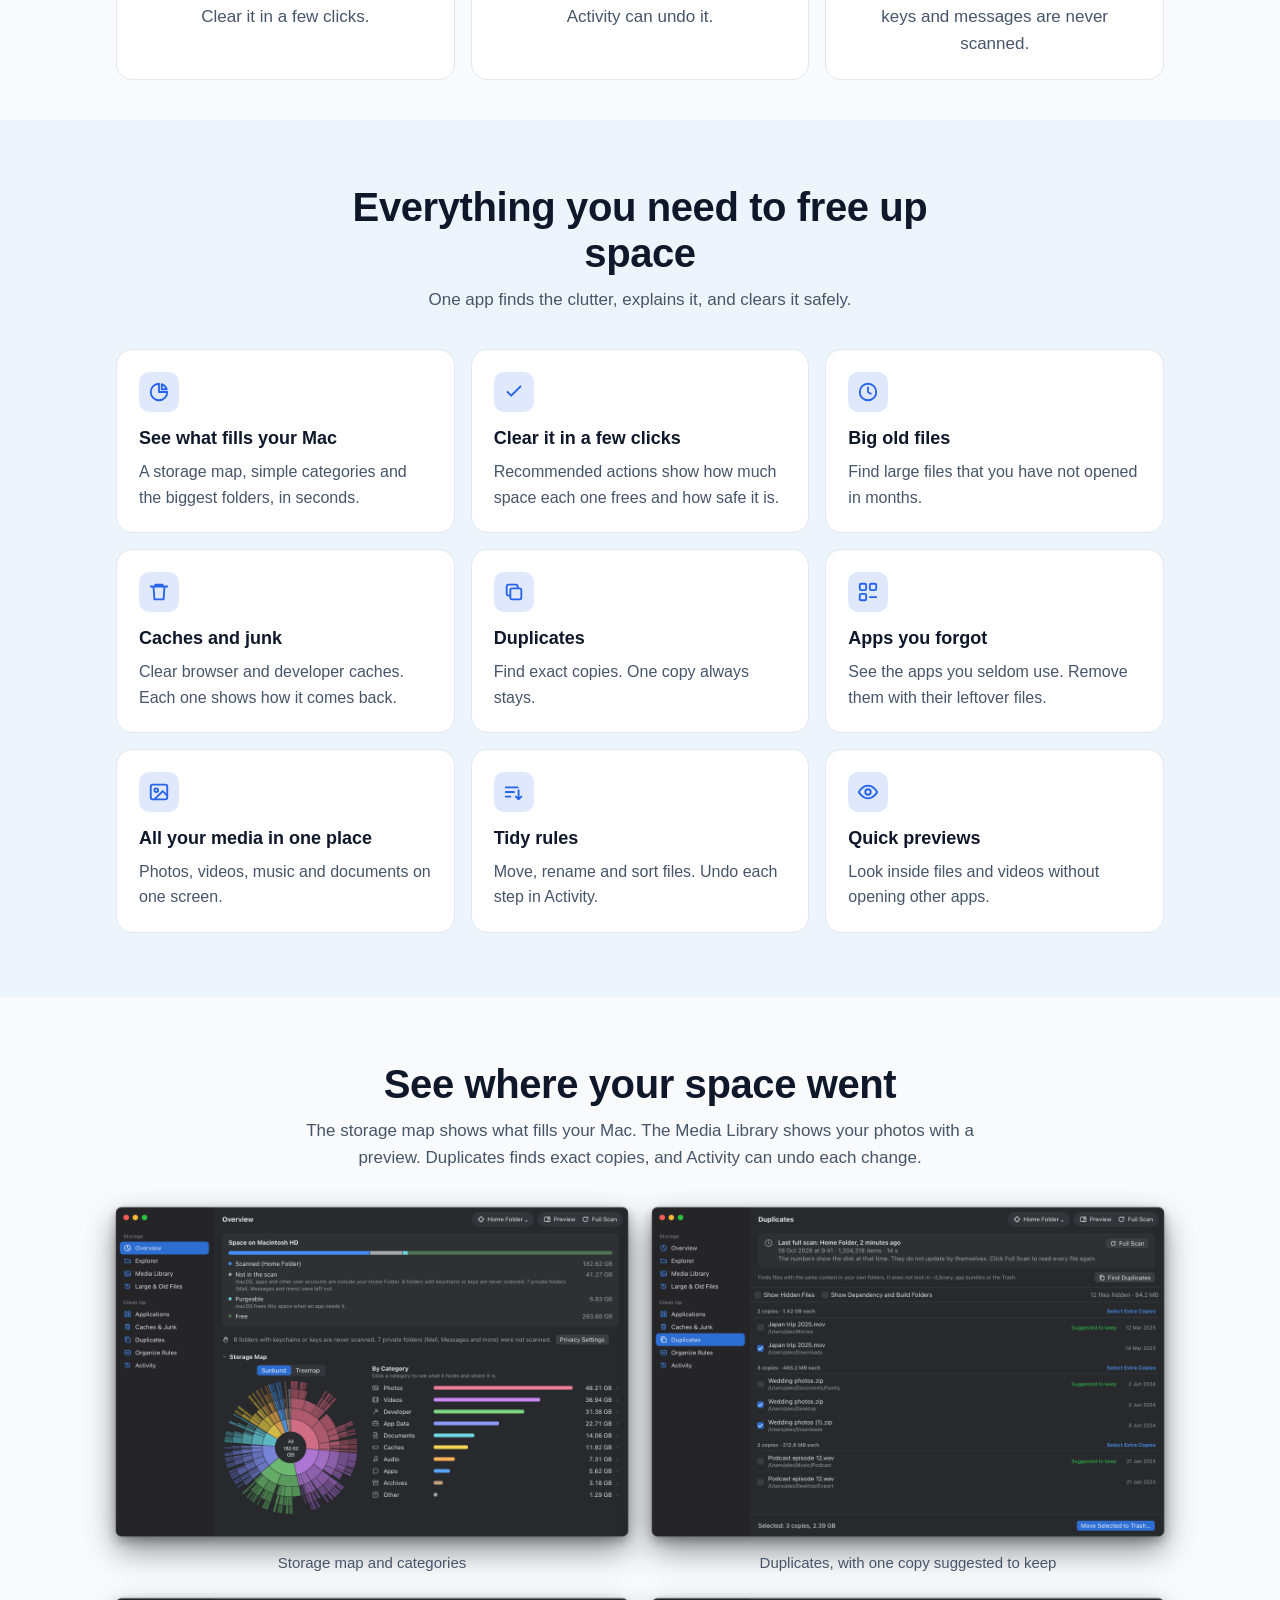
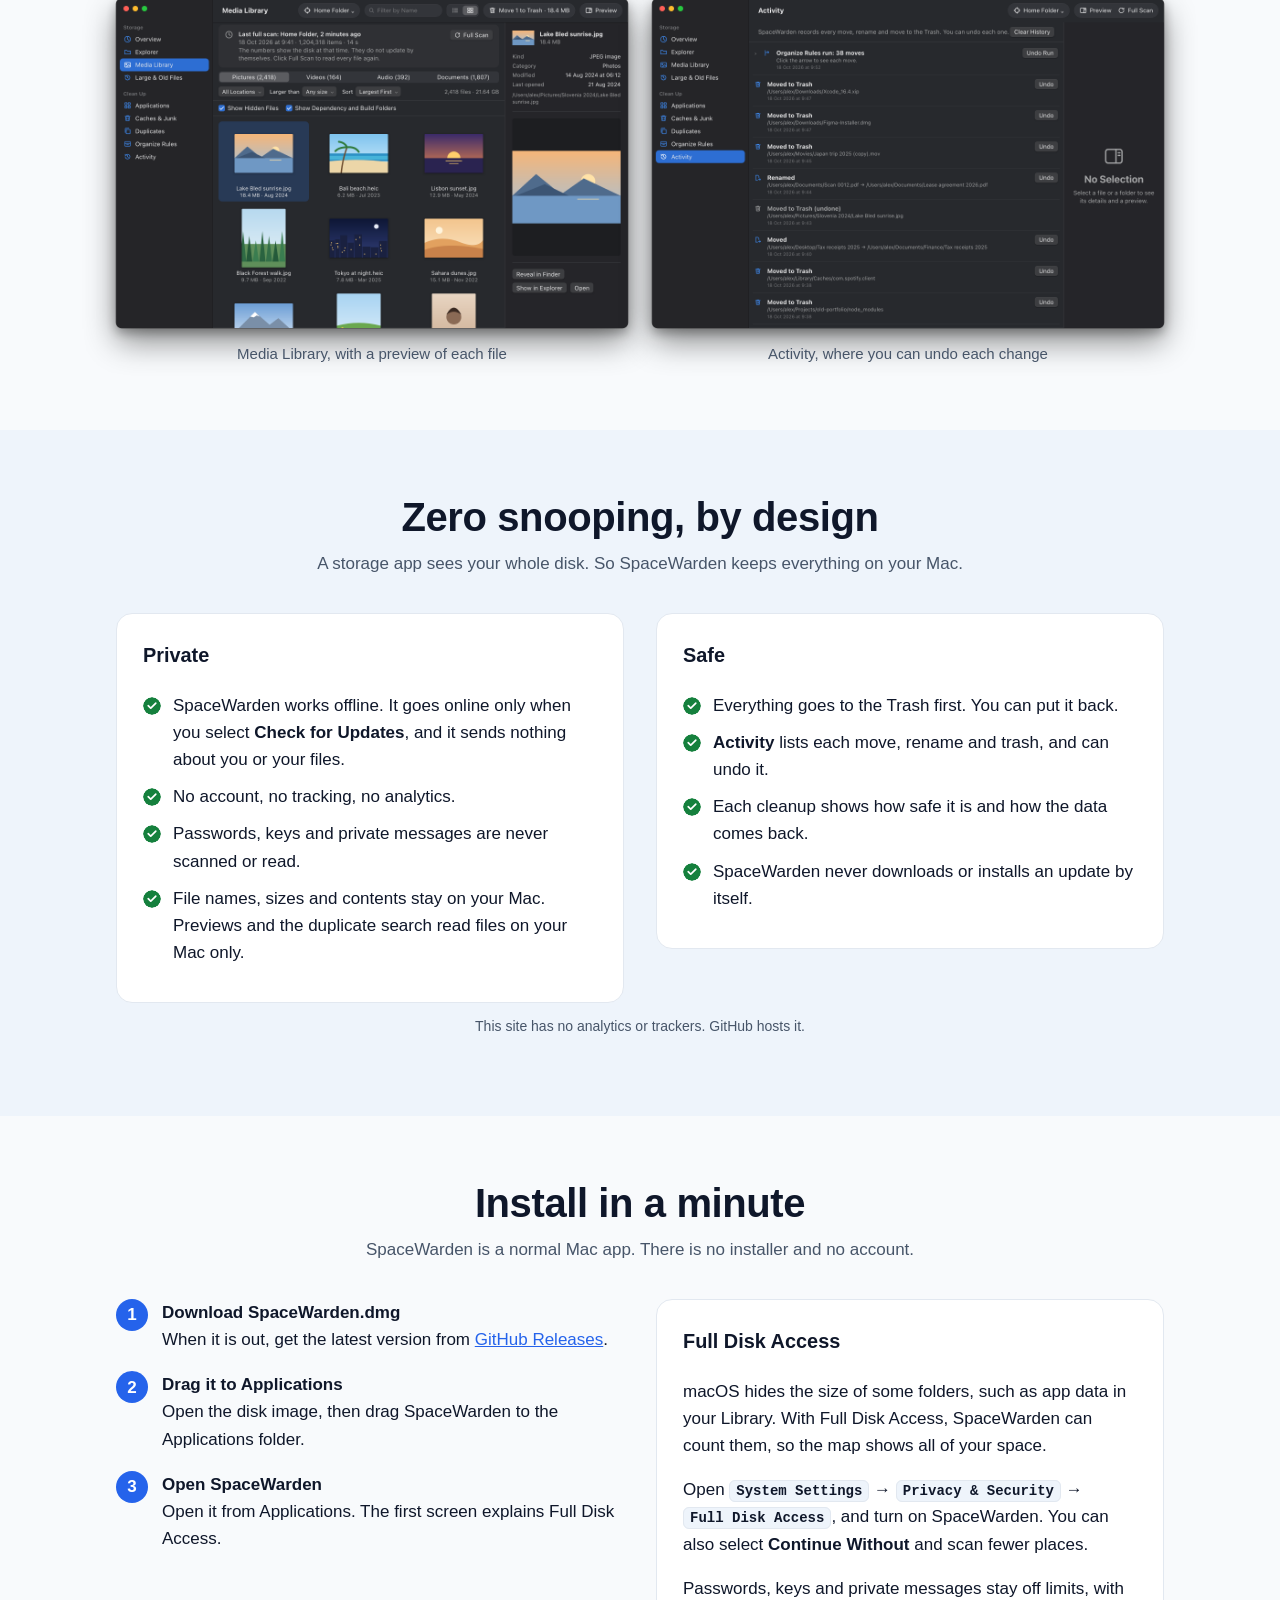
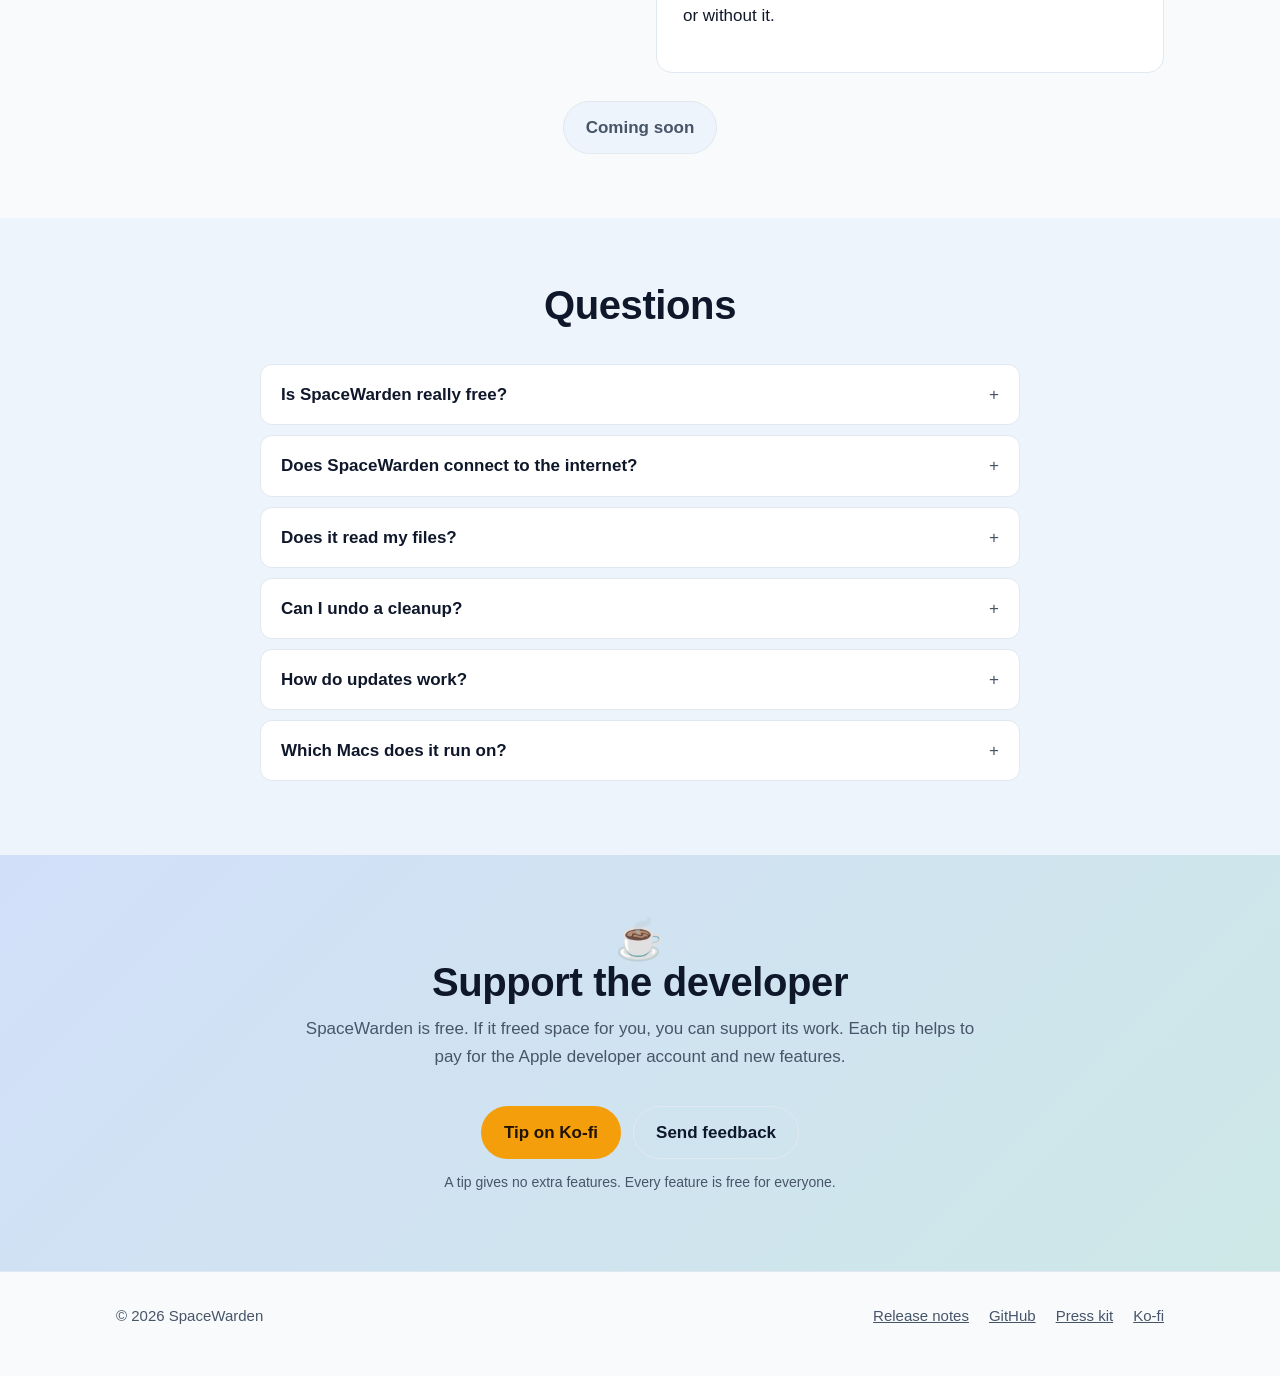
==== commit b427db6c: "Use the cartoon warden mascot as the logo The full mascot is in the hero, the banner and the press k" ====
--- a/docs/index.html
+++ b/docs/index.html
@@ -43,7 +43,7 @@
   <header class="site-header">
     <div class="wrap">
       <a class="brand" href="./">
-        <img src="assets/icon-256.png" alt="" width="32" height="32">
+        <img src="assets/mascot-head-64.png" alt="" width="32" height="32">
         SpaceWarden
       </a>
       <nav class="nav" aria-label="Main">
@@ -60,7 +60,7 @@
   <main id="main">
     <div class="hero">
       <div class="wrap">
-        <img class="hero-icon" src="assets/icon-256.png" srcset="assets/icon-512.png 2x" alt="" width="112" height="112">
+        <img class="hero-icon" src="assets/mascot-512.png" srcset="assets/mascot-1024.png 2x" alt="The SpaceWarden mascot: a cheerful warden with a thumbs-up and a vacuum cannon that sucks up files." width="240" height="240">
         <h1>SpaceWarden</h1>
         <p class="tagline">Tidy Mac. Zero snooping.</p>
         <p class="lead">Free up space in a few clicks. Everything goes to the Trash first, and your
--- a/docs/style.css
+++ b/docs/style.css
@@ -241,9 +241,9 @@
 }
 
 .hero-icon {
-  width: 112px;
-  height: 112px;
-  margin: 0 auto 20px;
+  width: 240px;
+  height: 240px;
+  margin: 0 auto 8px;
 }
 
 .hero h1 {
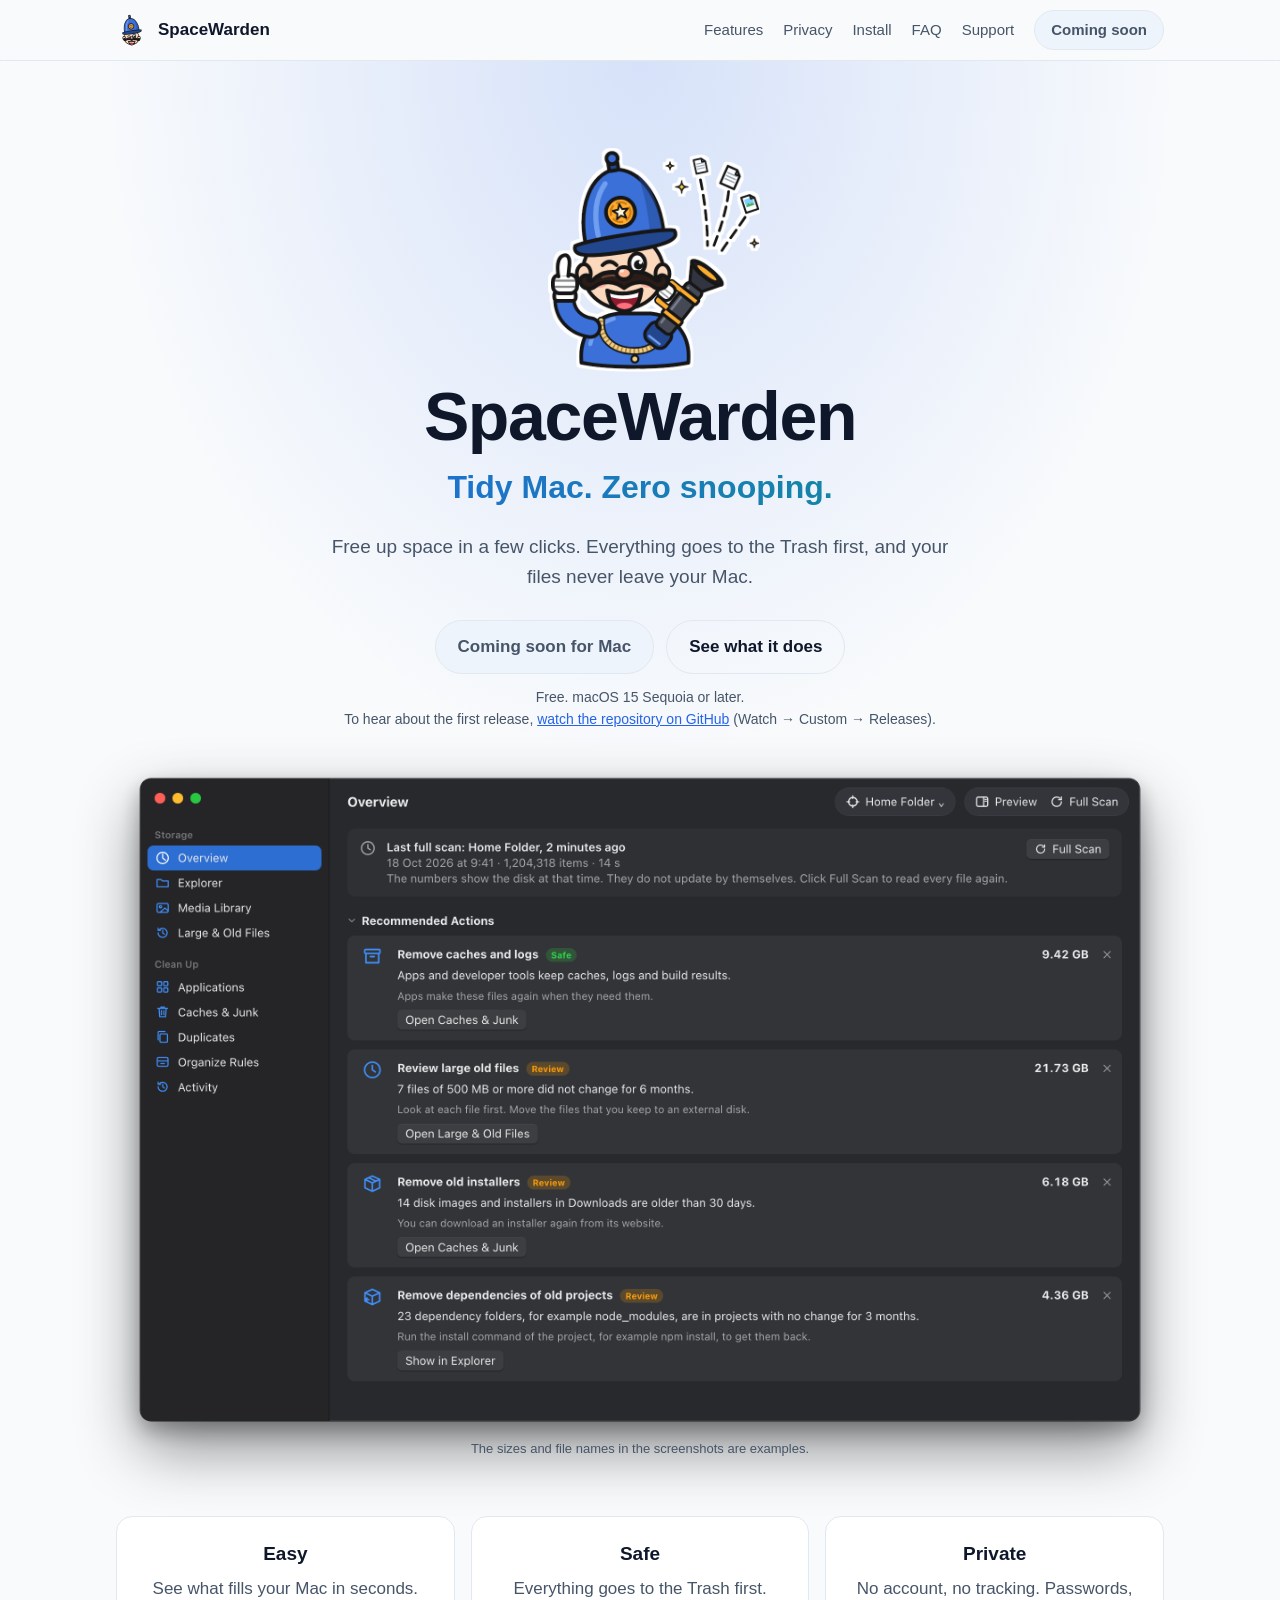
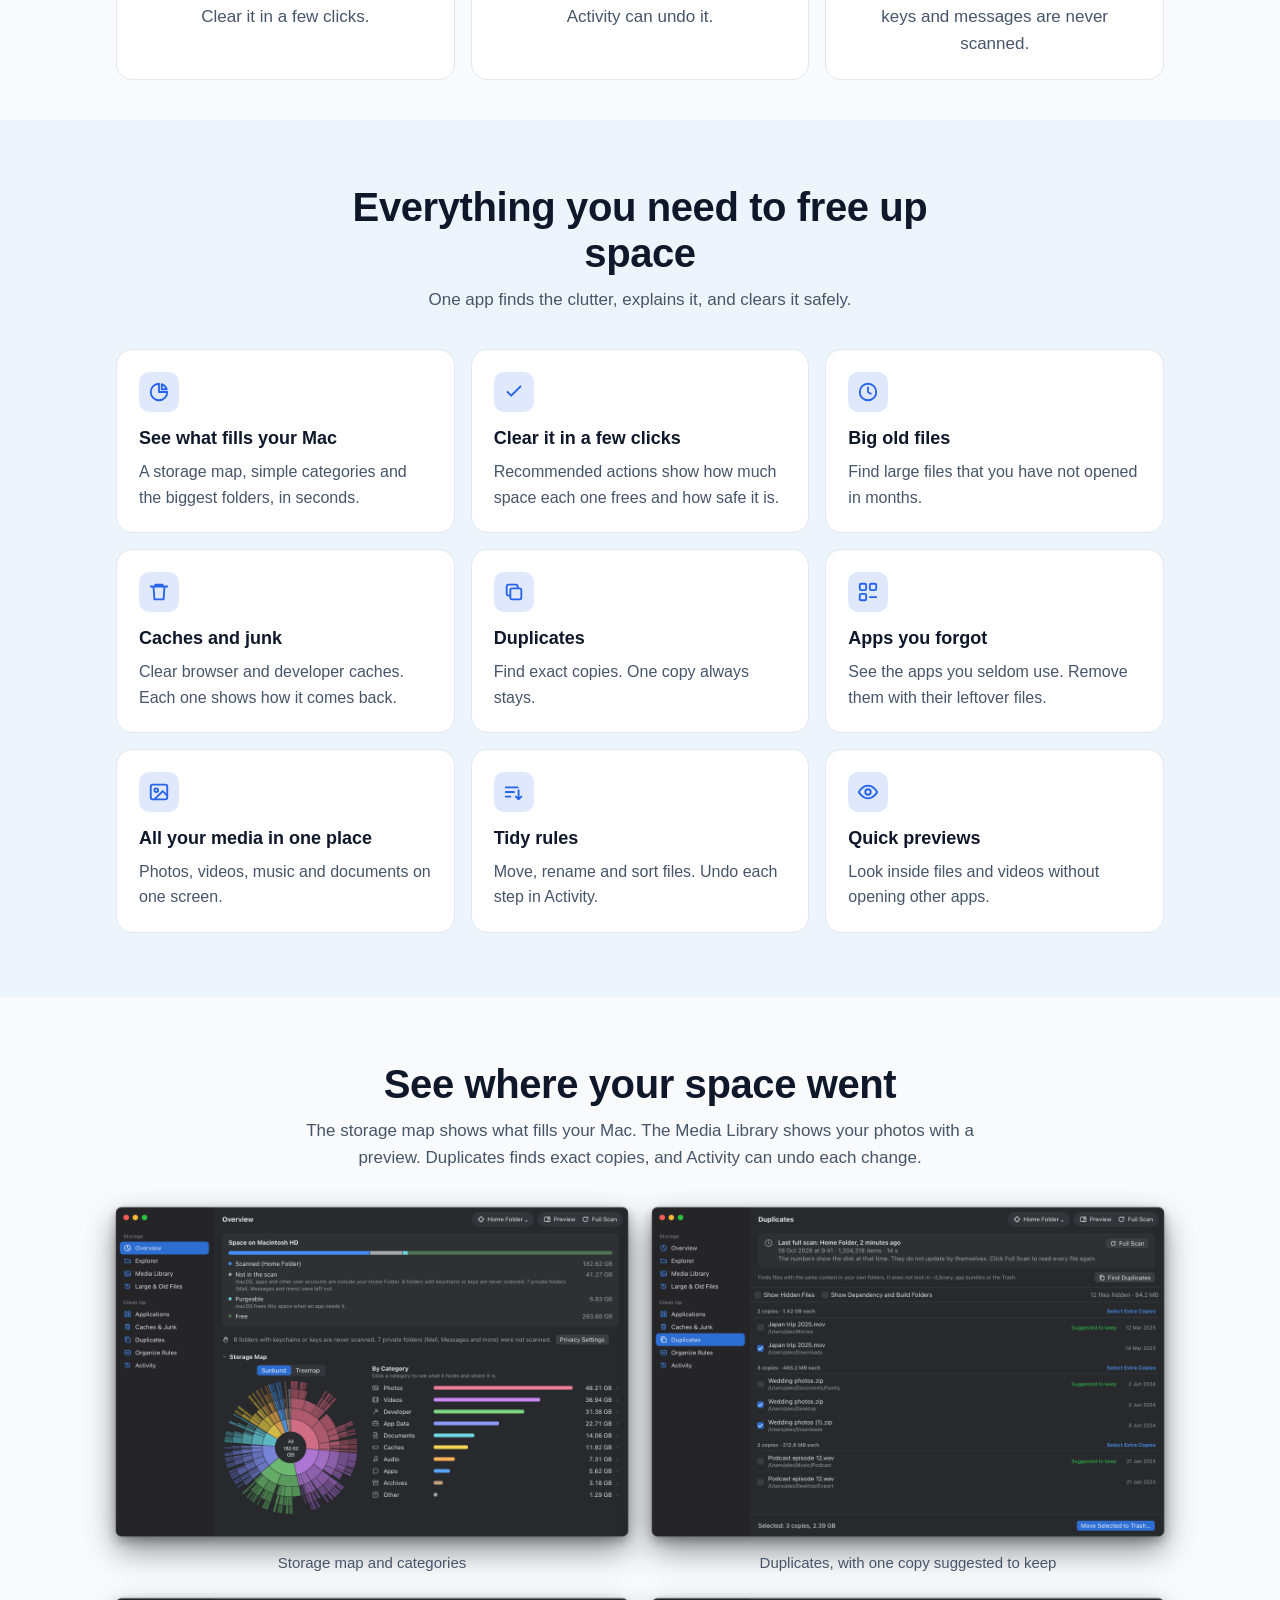
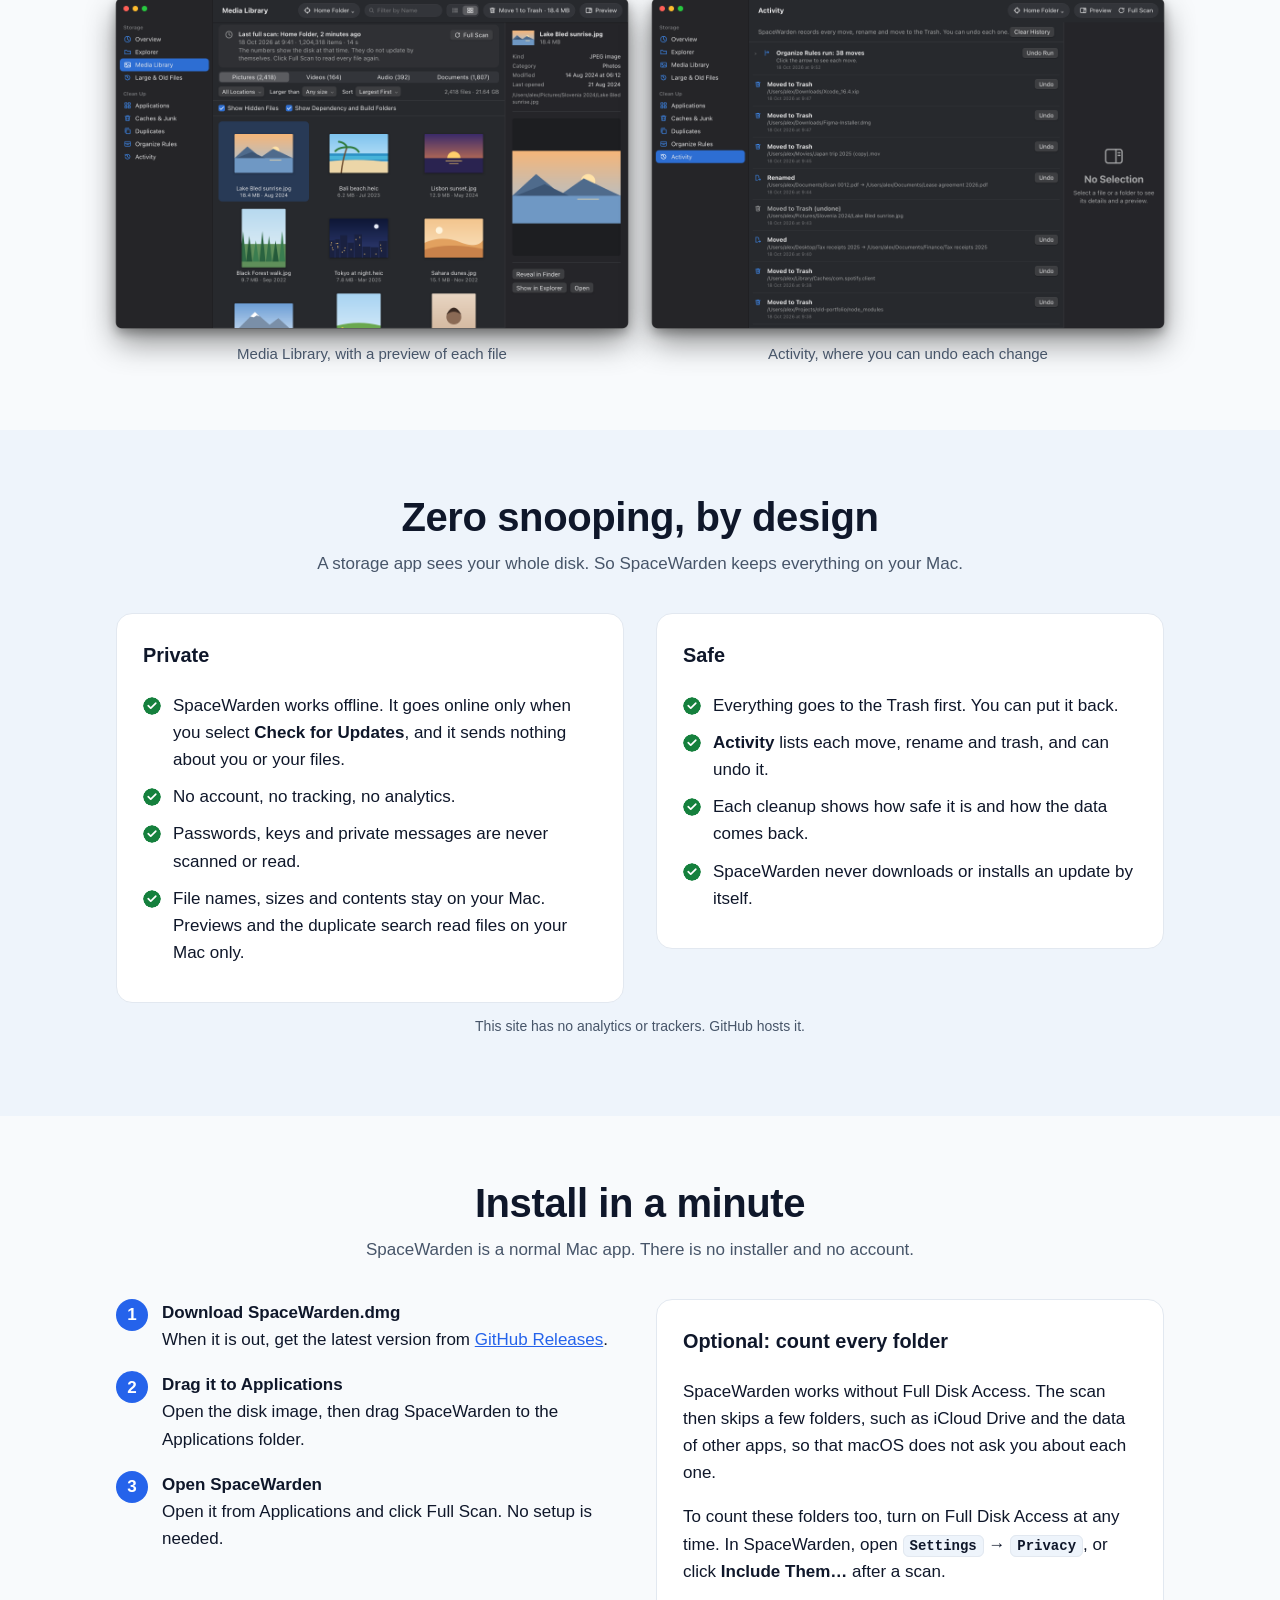
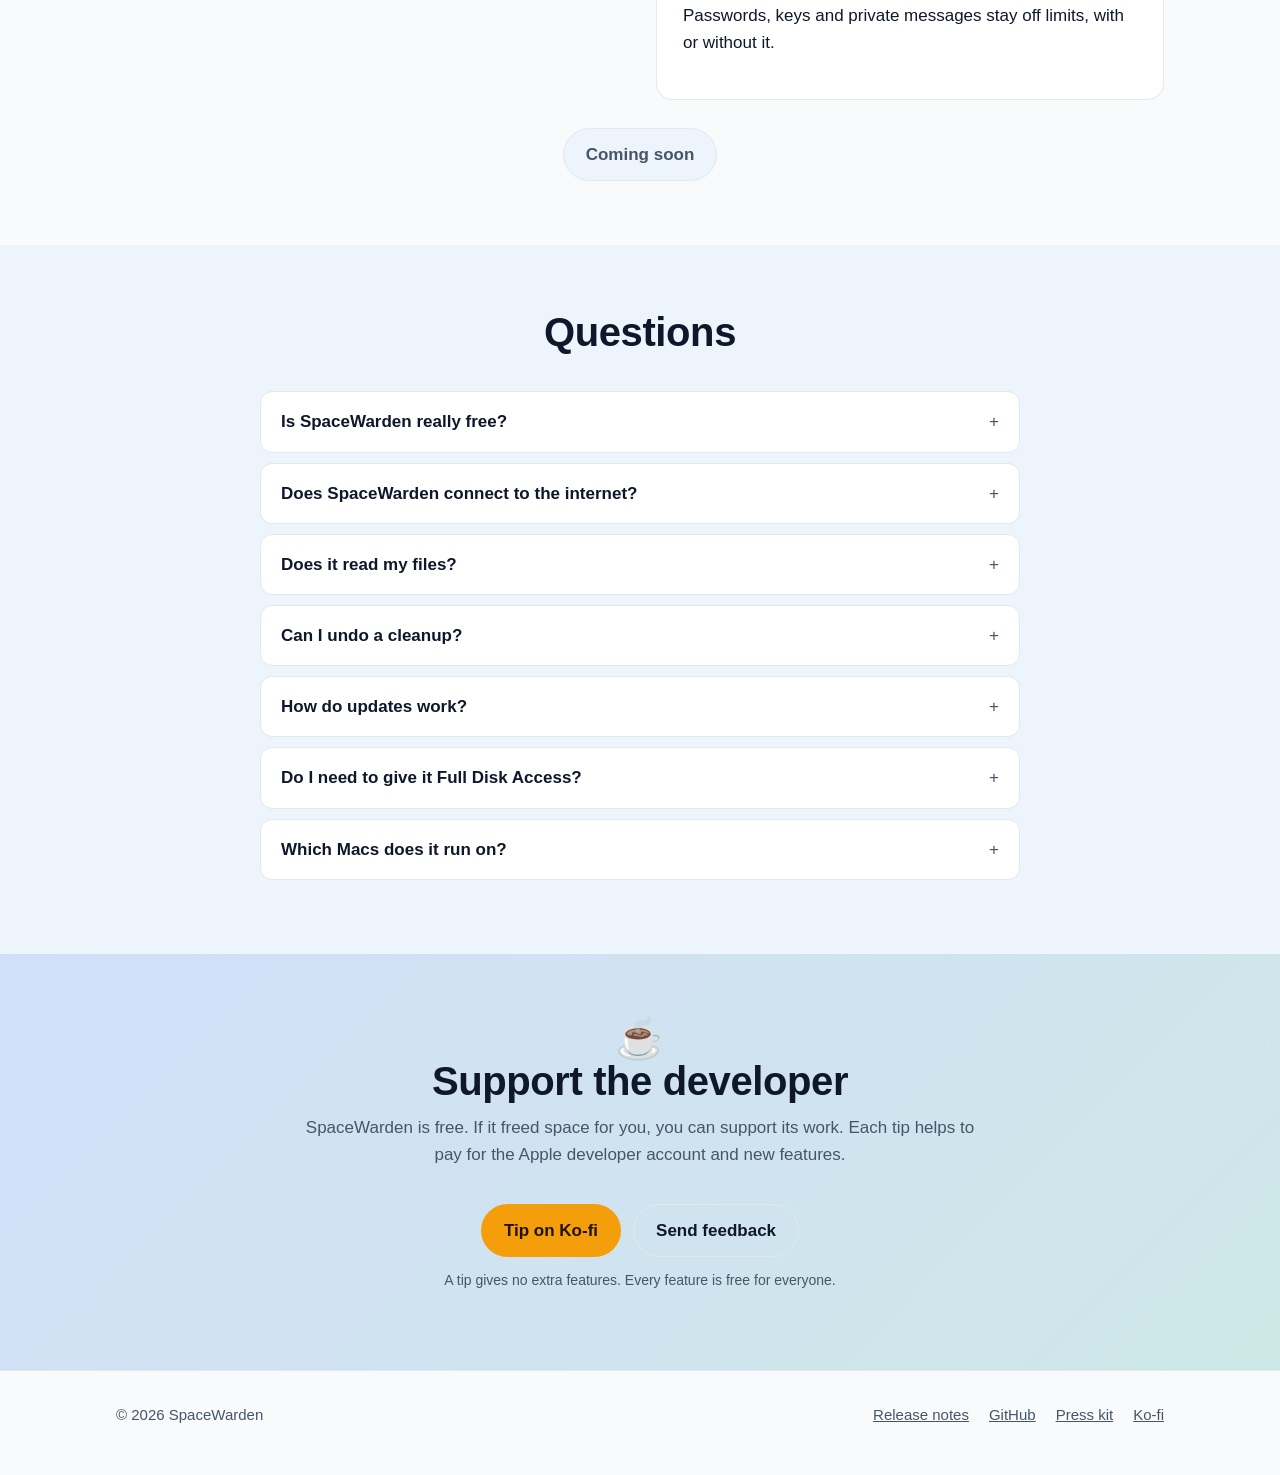
==== commit d639fcd9: "Say that Full Disk Access is optional The install steps need no setup. The card and a new FAQ say th" ====
--- a/docs/index.html
+++ b/docs/index.html
@@ -230,15 +230,16 @@
             <li><strong>Drag it to Applications</strong>
               Open the disk image, then drag SpaceWarden to the Applications folder.</li>
             <li><strong>Open SpaceWarden</strong>
-              Open it from Applications. The first screen explains Full Disk Access.</li>
+              Open it from Applications and click Full Scan. No setup is needed.</li>
           </ol>
           <div class="card">
-            <h3>Full Disk Access</h3>
-            <p>macOS hides the size of some folders, such as app data in your Library. With Full
-              Disk Access, SpaceWarden can count them, so the map shows all of your space.</p>
-            <p>Open <kbd>System Settings</kbd> → <kbd>Privacy &amp; Security</kbd> →
-              <kbd>Full Disk Access</kbd>, and turn on SpaceWarden. You can also select
-              <strong>Continue Without</strong> and scan fewer places.</p>
+            <h3>Optional: count every folder</h3>
+            <p>SpaceWarden works without Full Disk Access. The scan then skips a few folders,
+              such as iCloud Drive and the data of other apps, so that macOS does not ask you
+              about each one.</p>
+            <p>To count these folders too, turn on Full Disk Access at any time. In SpaceWarden,
+              open <kbd>Settings</kbd> → <kbd>Privacy</kbd>, or click <strong>Include
+              Them…</strong> after a scan.</p>
             <p>Passwords, keys and private messages stay off limits, with or without it.</p>
           </div>
         </div>
@@ -281,7 +282,14 @@
             <summary>How do updates work?</summary>
             <p>Select <strong>SpaceWarden → Check for Updates…</strong>. If a new version is
               available, download it from GitHub, quit SpaceWarden, and drag the new version to
-              Applications. Your settings and Full Disk Access stay.</p>
+              Applications. Your settings stay.</p>
+          </details>
+          <details>
+            <summary>Do I need to give it Full Disk Access?</summary>
+            <p>No. Every feature works without it. Without it, the scan skips iCloud Drive,
+              cloud storage folders, the data of other apps and the Trash. If you want the scan
+              to count them too, turn it on in <strong>Settings → Privacy</strong>. You can turn
+              it off again in System Settings.</p>
           </details>
           <details>
             <summary>Which Macs does it run on?</summary>
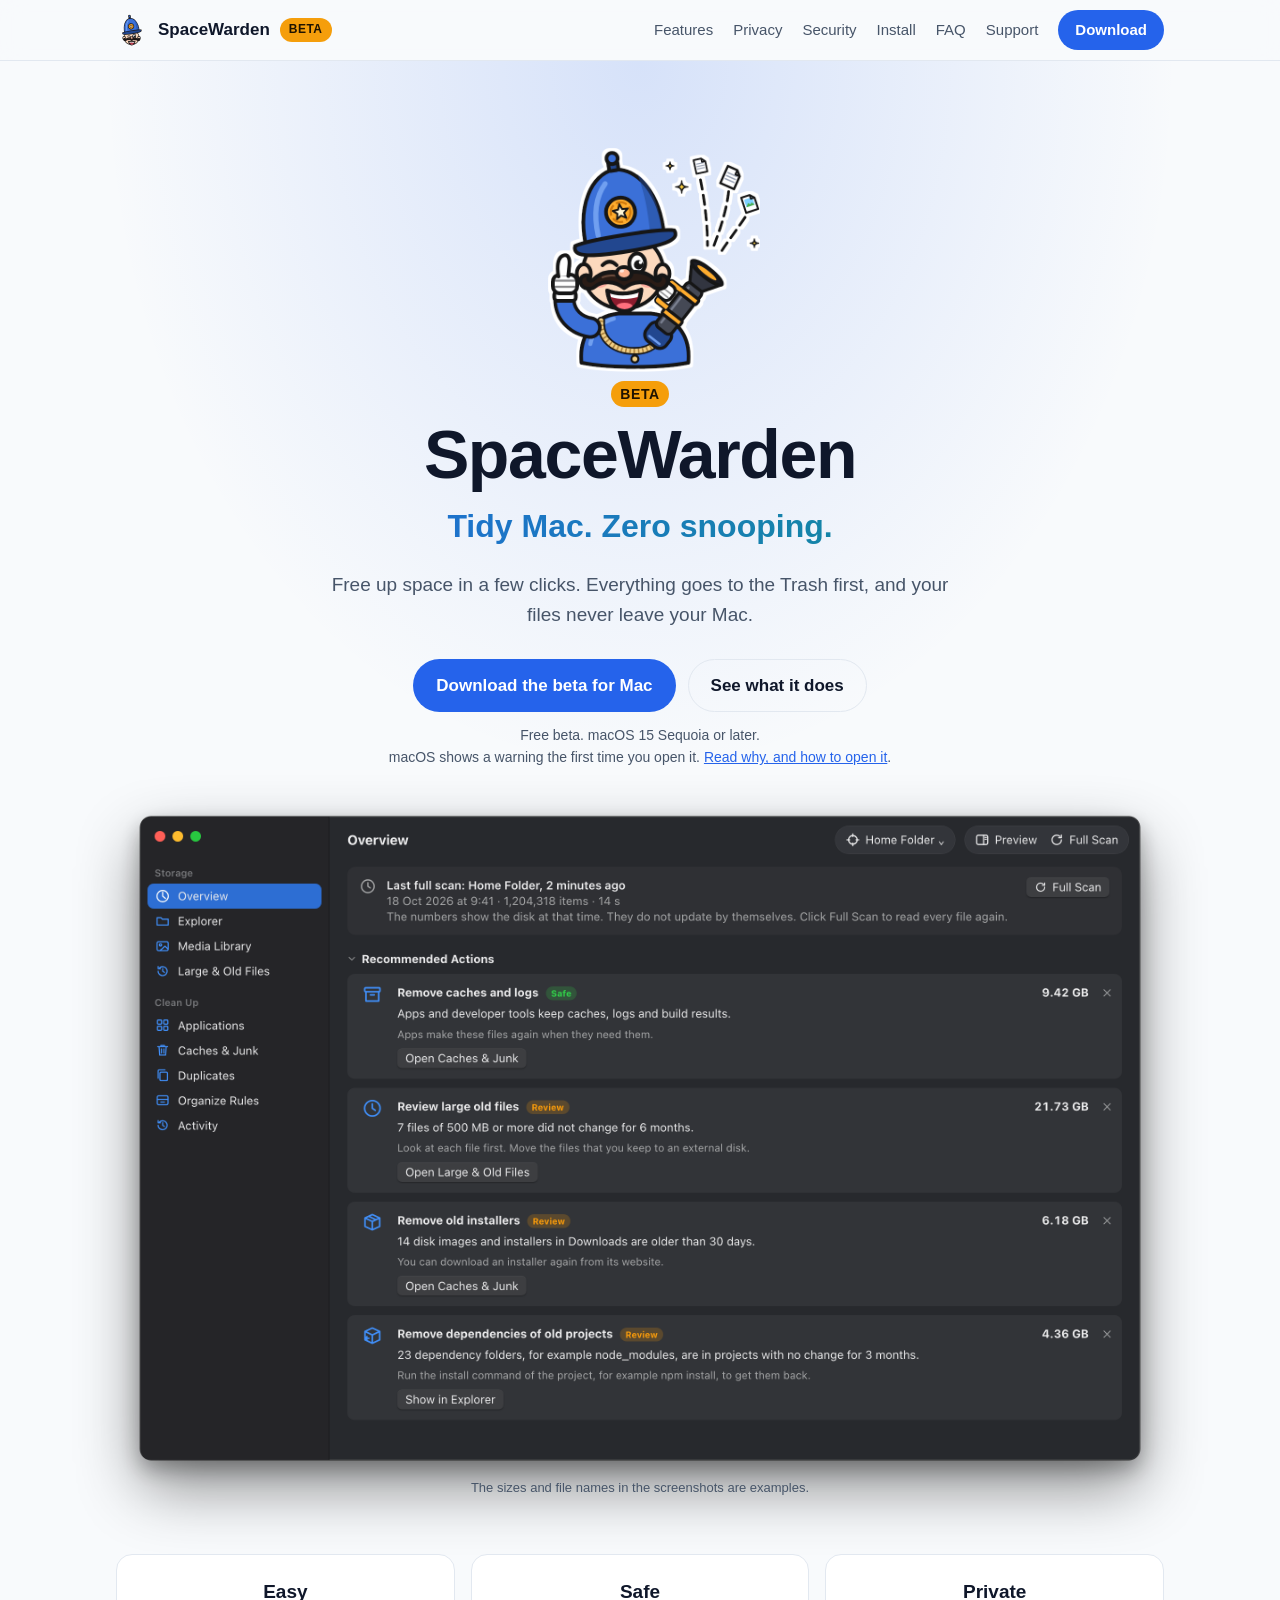
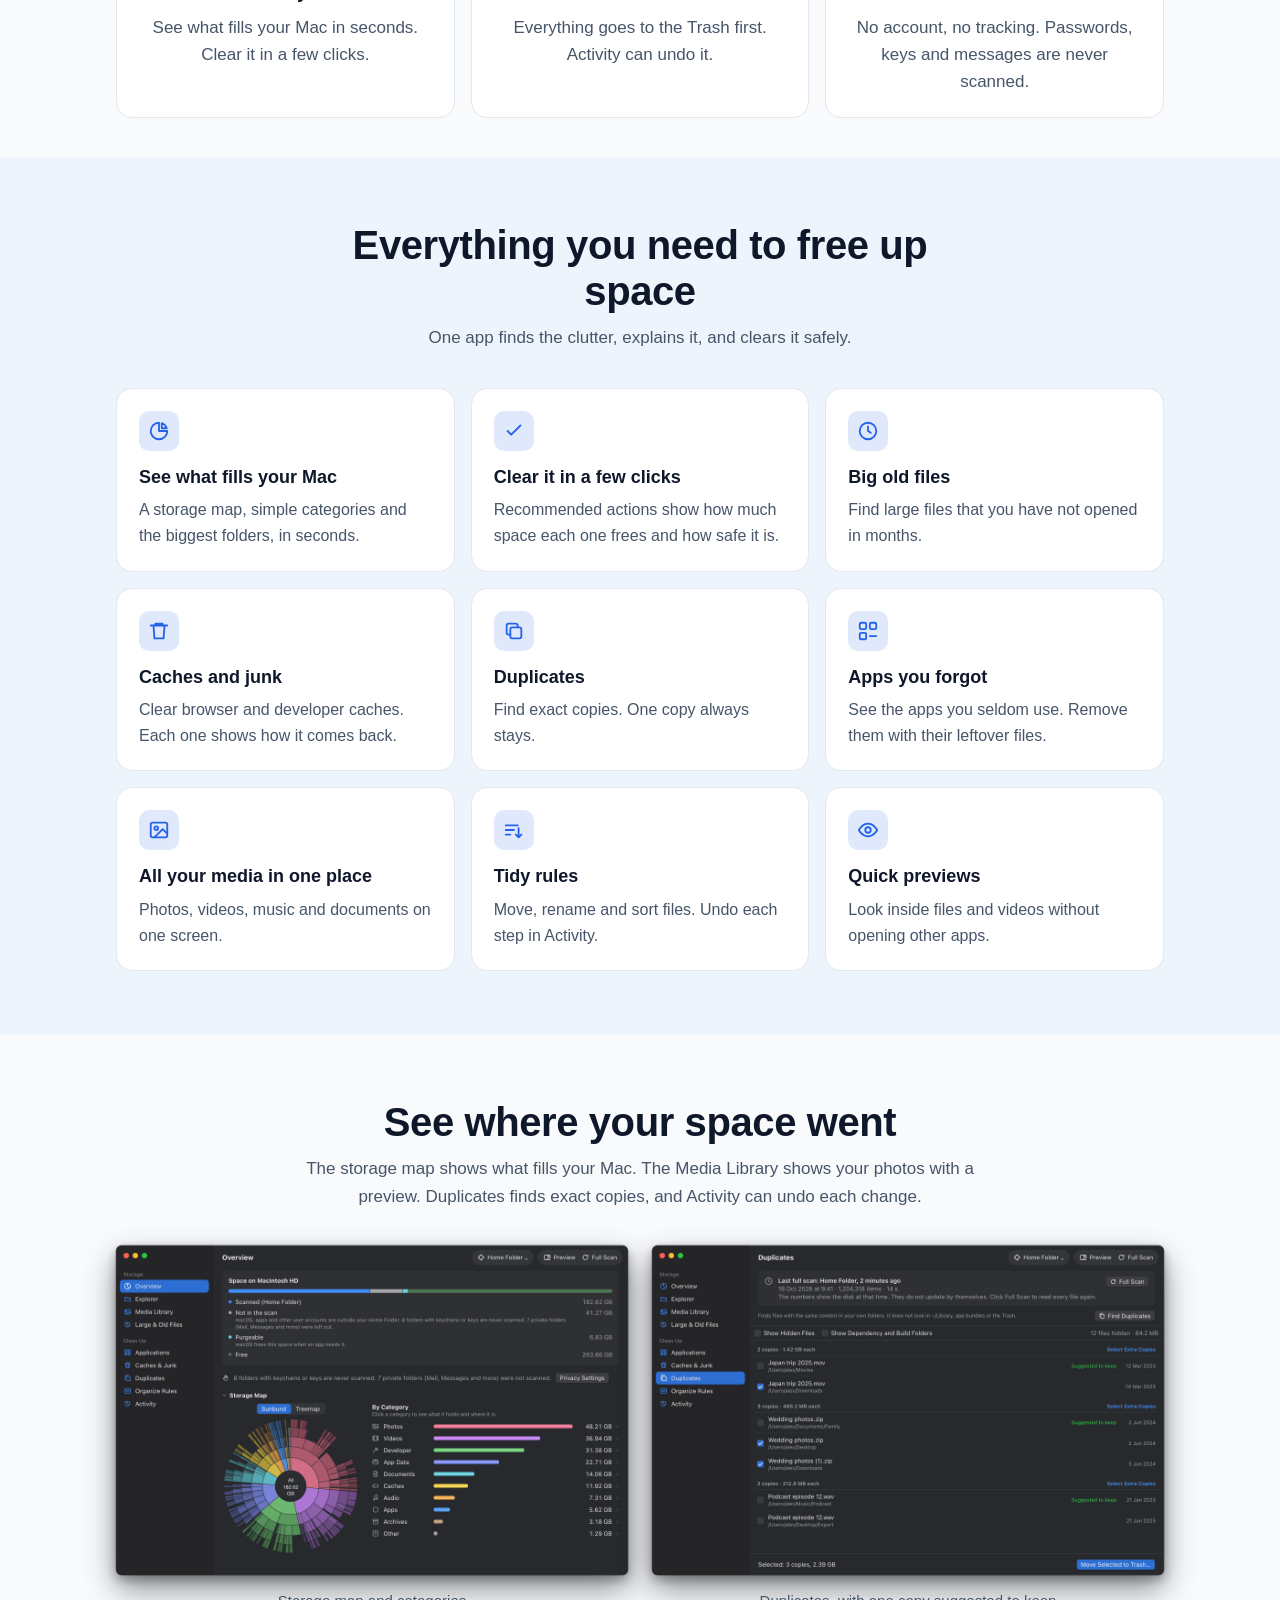
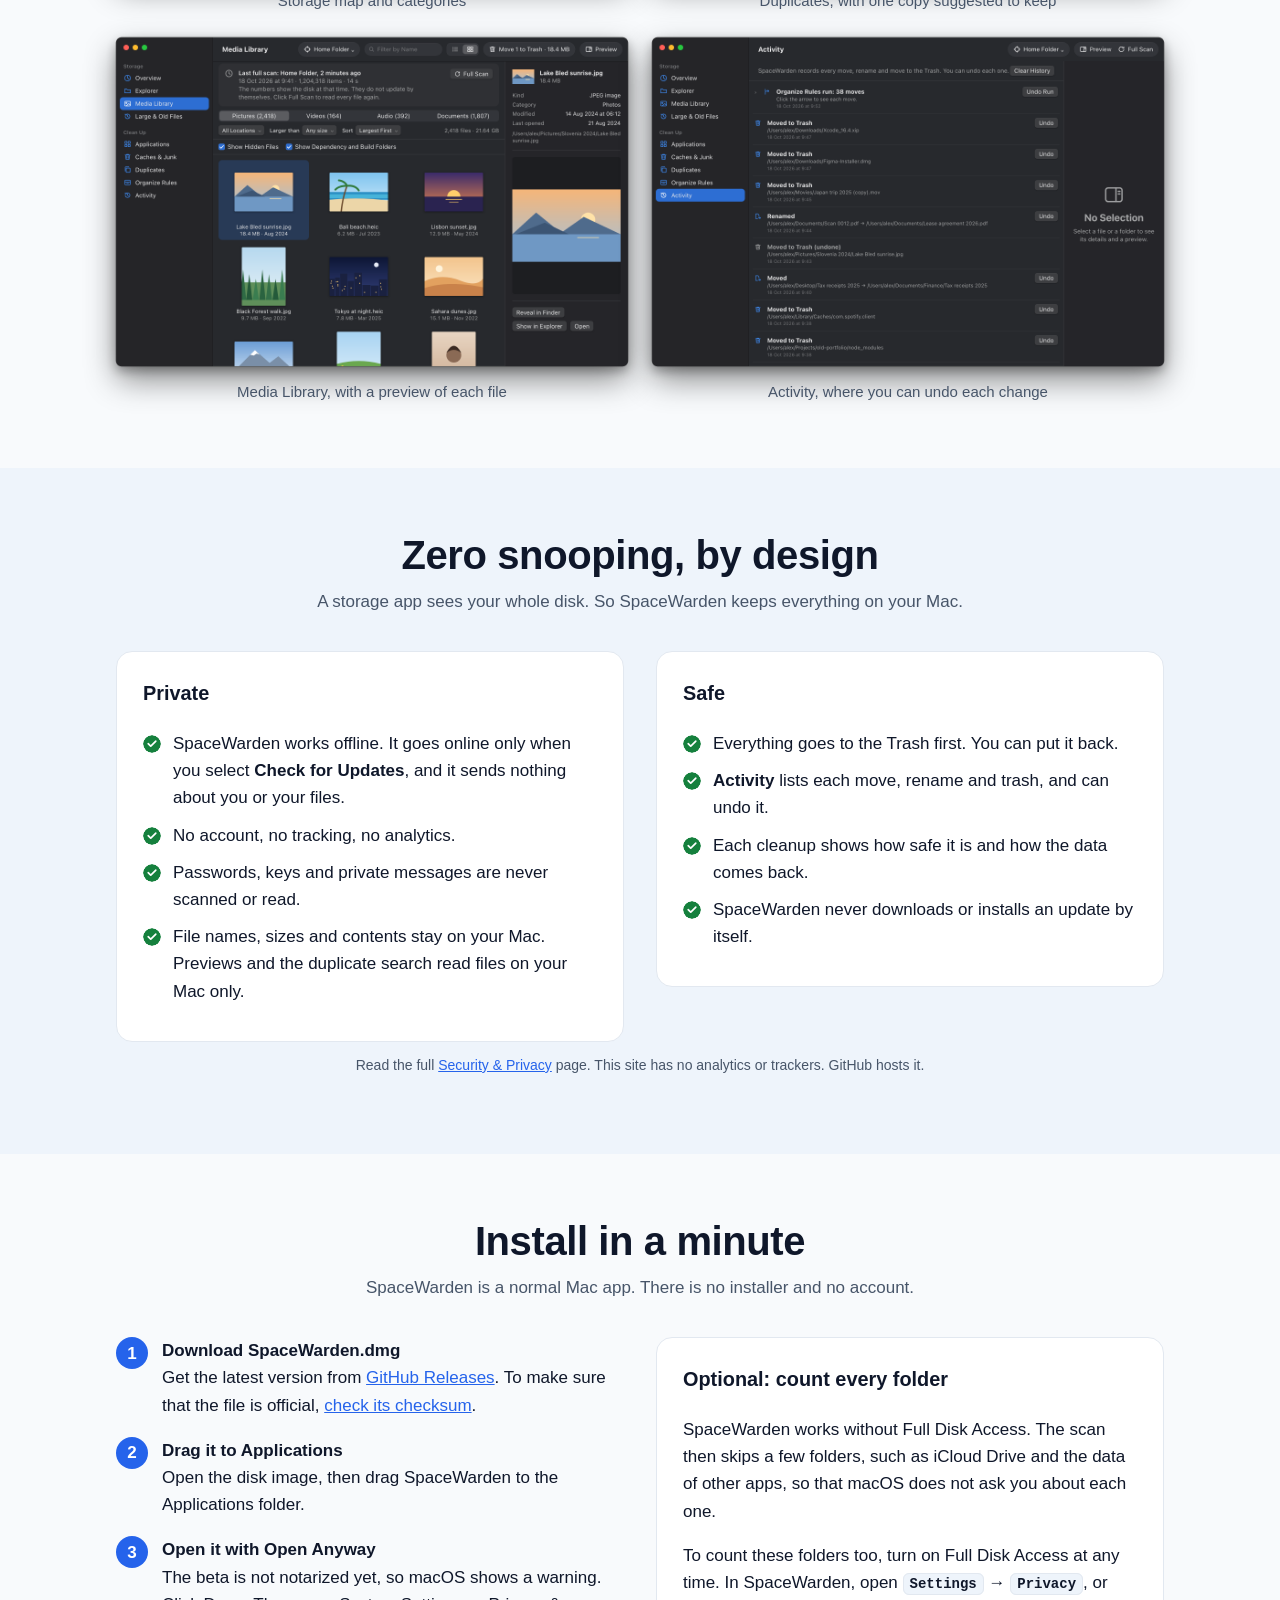
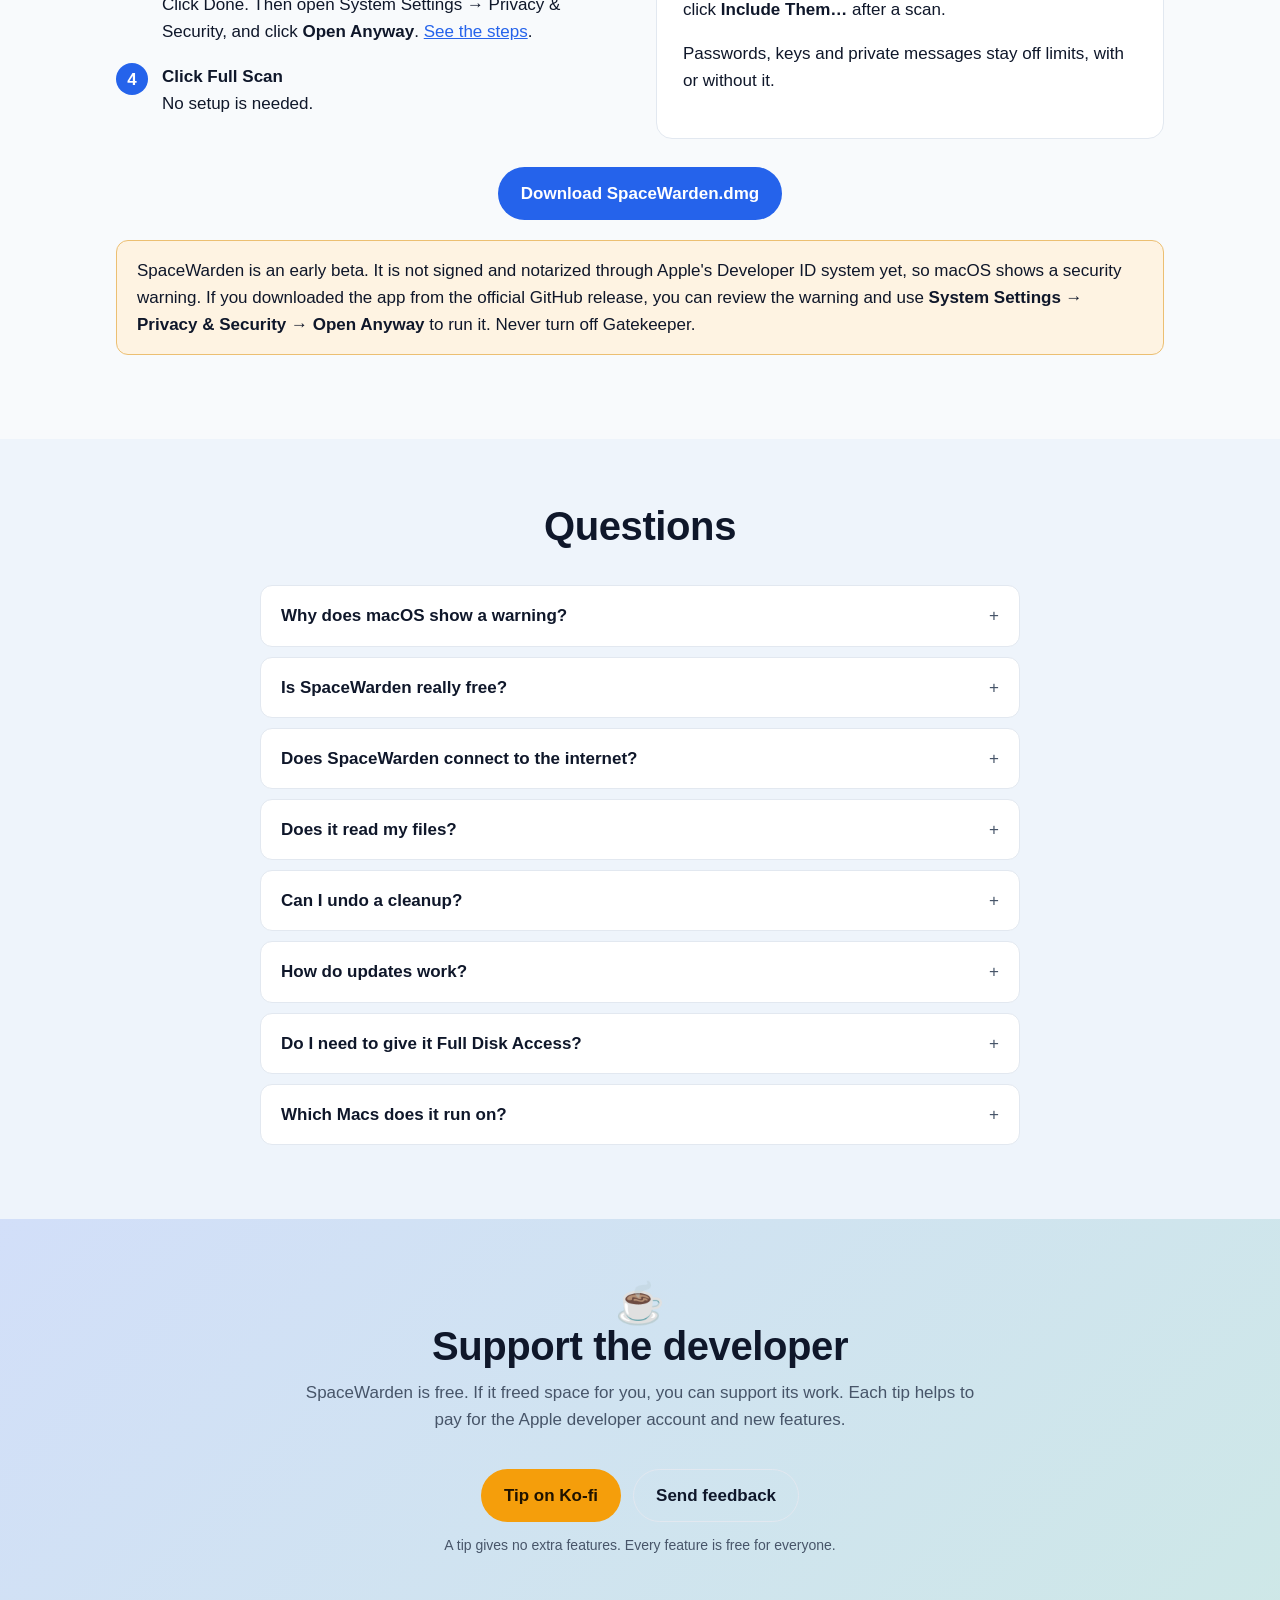
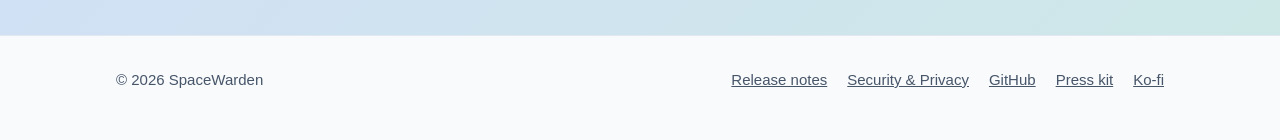
==== commit c7ecca44: "Add the Security & Privacy page and the beta download flow The site now has a Beta label, Download l" ====
--- a/docs/index.html
+++ b/docs/index.html
@@ -44,15 +44,16 @@
     <div class="wrap">
       <a class="brand" href="./">
         <img src="assets/mascot-head-64.png" alt="" width="32" height="32">
-        SpaceWarden
+        SpaceWarden <span class="badge">Beta</span>
       </a>
       <nav class="nav" aria-label="Main">
         <a href="#features">Features</a>
         <a href="#privacy">Privacy</a>
+        <a href="security.html">Security</a>
         <a href="#install">Install</a>
         <a href="#faq">FAQ</a>
         <a href="#support">Support</a>
-        <span class="btn btn-small btn-soon" aria-disabled="true">Coming soon</span>
+        <a class="btn btn-small" href="https://github.com/hafizulrifkihawari/SpaceWarden-releases/releases/latest/download/SpaceWarden.dmg">Download</a>
       </nav>
     </div>
   </header>
@@ -61,16 +62,18 @@
     <div class="hero">
       <div class="wrap">
         <img class="hero-icon" src="assets/mascot-512.png" srcset="assets/mascot-1024.png 2x" alt="The SpaceWarden mascot: a cheerful warden with a thumbs-up and a vacuum cannon that sucks up files." width="240" height="240">
+        <span class="badge">Beta</span>
         <h1>SpaceWarden</h1>
         <p class="tagline">Tidy Mac. Zero snooping.</p>
         <p class="lead">Free up space in a few clicks. Everything goes to the Trash first, and your
           files never leave your Mac.</p>
         <div class="cta">
-          <span class="btn btn-soon" aria-disabled="true">Coming soon for Mac</span>
+          <a class="btn" href="https://github.com/hafizulrifkihawari/SpaceWarden-releases/releases/latest/download/SpaceWarden.dmg">Download the beta for Mac</a>
           <a class="btn btn-ghost" href="#features">See what it does</a>
         </div>
-        <p class="fine">Free. macOS 15 Sequoia or later.<br>
-          To hear about the first release, <a href="https://github.com/hafizulrifkihawari/SpaceWarden-releases">watch the repository on GitHub</a> (Watch → Custom → Releases).</p>
+        <p class="fine">Free beta. macOS 15 Sequoia or later.<br>
+          macOS shows a warning the first time you open it.
+          <a href="security.html#beta">Read why, and how to open it</a>.</p>
 
         <div class="shot-wrap">
           <img class="shot" src="assets/overview.png" width="1300" height="900"
@@ -211,8 +214,8 @@
             </ul>
           </div>
         </div>
-        <p class="fine center">This site has no analytics or trackers. GitHub
-          hosts it.</p>
+        <p class="fine center">Read the full <a href="security.html">Security &amp; Privacy</a>
+          page. This site has no analytics or trackers. GitHub hosts it.</p>
       </div>
     </section>
 
@@ -225,12 +228,18 @@
         <div class="split">
           <ol class="steps">
             <li><strong>Download SpaceWarden.dmg</strong>
-              When it is out, get the latest version from
-              <a href="https://github.com/hafizulrifkihawari/SpaceWarden-releases/releases/latest">GitHub Releases</a>.</li>
+              Get the latest version from
+              <a href="https://github.com/hafizulrifkihawari/SpaceWarden-releases/releases/latest">GitHub Releases</a>.
+              To make sure that the file is official,
+              <a href="security.html#checksum">check its checksum</a>.</li>
             <li><strong>Drag it to Applications</strong>
               Open the disk image, then drag SpaceWarden to the Applications folder.</li>
-            <li><strong>Open SpaceWarden</strong>
-              Open it from Applications and click Full Scan. No setup is needed.</li>
+            <li><strong>Open it with Open Anyway</strong>
+              The beta is not notarized yet, so macOS shows a warning. Click Done. Then open
+              System Settings → Privacy &amp; Security, and click <b>Open Anyway</b>.
+              <a href="security.html#beta">See the steps</a>.</li>
+            <li><strong>Click Full Scan</strong>
+              No setup is needed.</li>
           </ol>
           <div class="card">
             <h3>Optional: count every folder</h3>
@@ -244,7 +253,14 @@
           </div>
         </div>
         <div class="cta">
-          <span class="btn btn-soon" aria-disabled="true">Coming soon</span>
+          <a class="btn" href="https://github.com/hafizulrifkihawari/SpaceWarden-releases/releases/latest/download/SpaceWarden.dmg">Download SpaceWarden.dmg</a>
+        </div>
+        <div class="notice">
+          <p>SpaceWarden is an early beta. It is not signed and notarized through Apple's
+            Developer ID system yet, so macOS shows a security warning. If you downloaded the
+            app from the official GitHub release, you can review the warning and use
+            <strong>System Settings → Privacy &amp; Security → Open Anyway</strong> to run it.
+            Never turn off Gatekeeper.</p>
         </div>
       </div>
     </section>
@@ -255,6 +271,14 @@
           <h2>Questions</h2>
         </div>
         <div class="faq">
+          <details>
+            <summary>Why does macOS show a warning?</summary>
+            <p>SpaceWarden is an early beta. It is not signed and notarized through Apple's
+              Developer ID system yet. That costs a yearly fee, and the developer wants to hear
+              from testers first. macOS shows the same warning for each app that is not
+              notarized. <a href="security.html#checksum">Check the checksum</a>, then use
+              <a href="security.html#beta">Open Anyway</a>. Do not turn off Gatekeeper.</p>
+          </details>
           <details>
             <summary>Is SpaceWarden really free?</summary>
             <p>Yes. SpaceWarden is free, with every feature. There is no trial and no ads. If you
@@ -321,6 +345,7 @@
       <span>© 2026 SpaceWarden</span>
       <nav aria-label="Footer">
         <a href="https://github.com/hafizulrifkihawari/SpaceWarden-releases/releases">Release notes</a>
+        <a href="security.html">Security &amp; Privacy</a>
         <a href="https://github.com/hafizulrifkihawari/SpaceWarden-releases">GitHub</a>
         <a href="press.html">Press kit</a>
         <a href="https://ko-fi.com/psi404" rel="noopener">Ko-fi</a>
--- a/docs/style.css
+++ b/docs/style.css
@@ -682,3 +682,71 @@
   width: 120px;
   margin: 0 auto 8px;
 }
+
+/* Beta */
+
+.badge {
+  display: inline-block;
+  padding: 2px 9px;
+  border-radius: 999px;
+  background: var(--accent);
+  color: var(--accent-ink);
+  font-size: 12px;
+  font-weight: 700;
+  letter-spacing: 0.04em;
+  text-transform: uppercase;
+  vertical-align: middle;
+}
+
+.hero .badge {
+  font-size: 14px;
+  margin-bottom: 12px;
+}
+
+.notice {
+  margin: 20px 0;
+  padding: 16px 20px;
+  border-radius: 12px;
+  border: 1px solid color-mix(in srgb, var(--accent) 55%, var(--border));
+  background: color-mix(in srgb, var(--accent) 12%, var(--surface));
+  text-align: left;
+}
+
+.notice p {
+  margin: 0;
+}
+
+.notice p + p {
+  margin-top: 10px;
+}
+
+/* Security page */
+
+code {
+  font: 0.9em ui-monospace, "SF Mono", Menlo, Consolas, monospace;
+  background: var(--surface-2);
+  border: 1px solid var(--border);
+  border-radius: 6px;
+  padding: 1px 6px;
+  word-break: break-all;
+}
+
+pre {
+  margin: 10px 0;
+  overflow-x: auto;
+}
+
+pre code {
+  display: block;
+  padding: 12px 14px;
+  word-break: normal;
+}
+
+.facts td {
+  overflow-wrap: anywhere;
+}
+
+.prose ol li,
+.prose ul:not(.checks) li {
+  margin: 6px 0;
+}
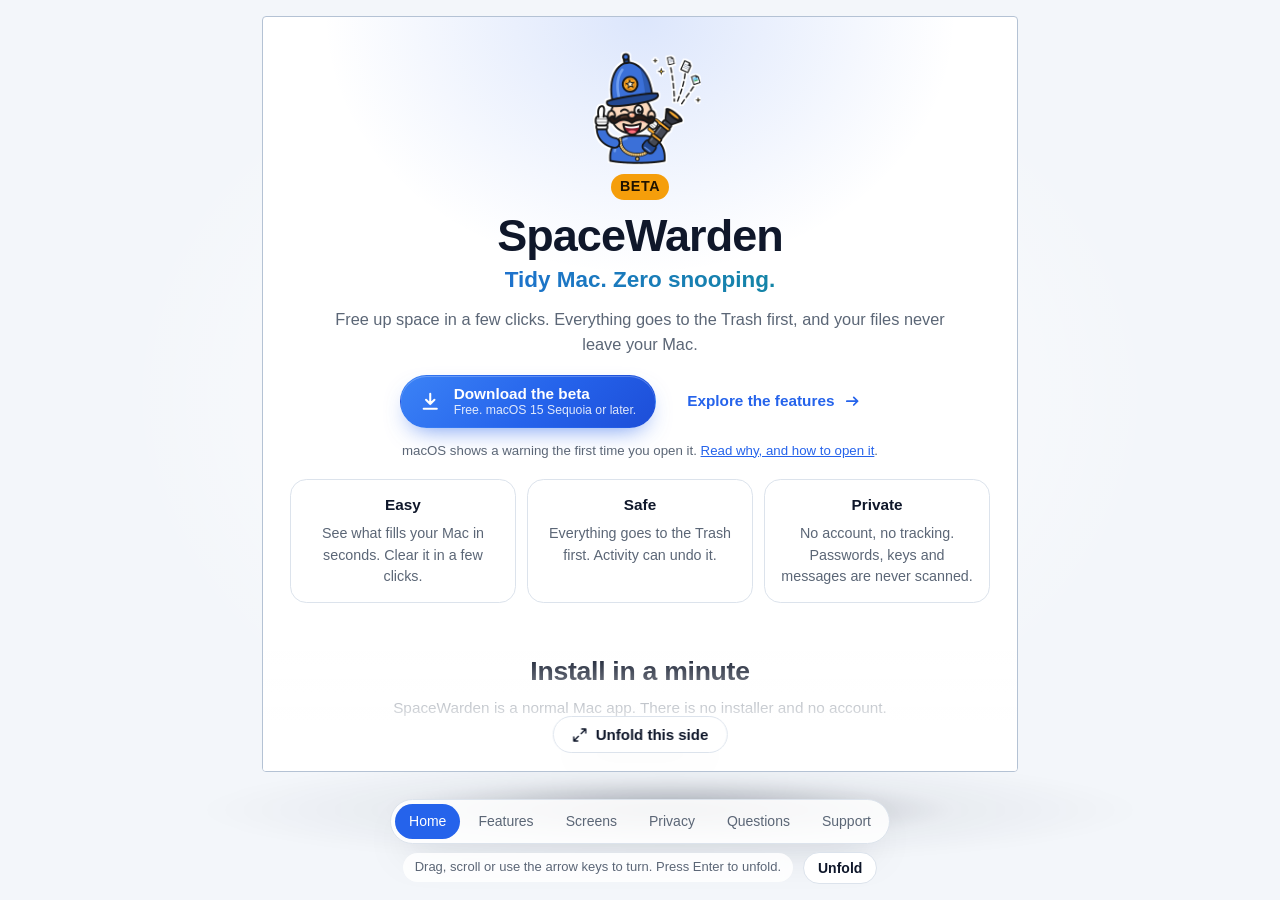
==== commit 949b536f: "Turn the landing page into a rotating cube Each side of the cube holds one section: Home with the in" ====
--- a/docs/index.html
+++ b/docs/index.html
@@ -23,6 +23,8 @@
   <link rel="icon" type="image/png" sizes="32x32" href="assets/favicon-32.png">
   <link rel="apple-touch-icon" href="assets/apple-touch-icon.png">
   <link rel="stylesheet" href="style.css">
+  <script src="cube.js" defer></script>
+  <script src="preview.js" defer></script>
 
   <script type="application/ld+json">
   {
@@ -53,291 +55,313 @@
         <a href="#install">Install</a>
         <a href="#faq">FAQ</a>
         <a href="#support">Support</a>
-        <a class="btn btn-small" href="https://github.com/hafizulrifkihawari/SpaceWarden-releases/releases/latest/download/SpaceWarden.dmg">Download</a>
+        <a class="btn btn-small btn-ink" href="https://github.com/hafizulrifkihawari/SpaceWarden-releases/releases/latest/download/SpaceWarden.dmg"><svg viewBox="0 0 24 24" fill="none" stroke="currentColor" stroke-width="2.2" stroke-linecap="round" stroke-linejoin="round" aria-hidden="true"><path d="M12 4v11m0 0-4.5-4.5M12 15l4.5-4.5M5 20h14"/></svg>Download</a>
       </nav>
     </div>
   </header>
 
   <main id="main">
-    <div class="hero">
-      <div class="wrap">
-        <img class="hero-icon" src="assets/mascot-512.png" srcset="assets/mascot-1024.png 2x" alt="The SpaceWarden mascot: a cheerful warden with a thumbs-up and a vacuum cannon that sucks up files." width="240" height="240">
-        <span class="badge">Beta</span>
-        <h1>SpaceWarden</h1>
-        <p class="tagline">Tidy Mac. Zero snooping.</p>
-        <p class="lead">Free up space in a few clicks. Everything goes to the Trash first, and your
-          files never leave your Mac.</p>
-        <div class="cta">
-          <a class="btn" href="https://github.com/hafizulrifkihawari/SpaceWarden-releases/releases/latest/download/SpaceWarden.dmg">Download the beta for Mac</a>
-          <a class="btn btn-ghost" href="#features">See what it does</a>
-        </div>
-        <p class="fine">Free beta. macOS 15 Sequoia or later.<br>
-          macOS shows a warning the first time you open it.
-          <a href="security.html#beta">Read why, and how to open it</a>.</p>
-
-        <div class="shot-wrap">
-          <img class="shot" src="assets/overview.png" width="1300" height="900"
-            alt="The SpaceWarden Overview. Recommended actions list how much space each one frees and how safe it is.">
-        </div>
-        <p class="shot-note">The sizes and file names in the screenshots are examples.</p>
-
-        <div class="pillars">
-          <div class="pillar">
-            <h3>Easy</h3>
-            <p>See what fills your Mac in seconds. Clear it in a few clicks.</p>
-          </div>
-          <div class="pillar">
-            <h3>Safe</h3>
-            <p>Everything goes to the Trash first. Activity can undo it.</p>
-          </div>
-          <div class="pillar">
-            <h3>Private</h3>
-            <p>No account, no tracking. Passwords, keys and messages are never scanned.</p>
+    <div class="cube-stage">
+      <div class="cube-scaler">
+        <div class="cube">
+          <div class="face" data-face="front" data-label="Home">
+            <div class="hero">
+              <div class="wrap">
+                <img class="hero-icon" src="assets/mascot-512.png" srcset="assets/mascot-1024.png 2x" alt="The SpaceWarden mascot: a cheerful warden with a thumbs-up and a vacuum cannon that sucks up files." width="240" height="240">
+                <span class="badge">Beta</span>
+                <h1>SpaceWarden</h1>
+                <p class="tagline">Tidy Mac. Zero snooping.</p>
+                <p class="lead">Free up space in a few clicks. Everything goes to the Trash first, and your
+                  files never leave your Mac.</p>
+                <div class="cta">
+                  <a class="btn btn-download" href="https://github.com/hafizulrifkihawari/SpaceWarden-releases/releases/latest/download/SpaceWarden.dmg"><svg viewBox="0 0 24 24" fill="none" stroke="currentColor" stroke-width="2.2" stroke-linecap="round" stroke-linejoin="round" aria-hidden="true"><path d="M12 4v11m0 0-4.5-4.5M12 15l4.5-4.5M5 20h14"/></svg><span>Download the beta<small>Free. macOS 15 Sequoia or later.</small></span></a>
+                  <a class="btn btn-link" href="#features">Explore the features<svg viewBox="0 0 24 24" fill="none" stroke="currentColor" stroke-width="2.2" stroke-linecap="round" stroke-linejoin="round" aria-hidden="true"><path d="M5 12h14m0 0-5-5m5 5-5 5"/></svg></a>
+                </div>
+                <p class="fine">macOS shows a warning the first time you open it.
+                  <a href="security.html#beta">Read why, and how to open it</a>.</p>
+                <div class="shot-wrap face-extra">
+                  <img class="shot" src="assets/overview.png" width="1300" height="900"
+                    alt="The SpaceWarden Overview. Recommended actions list how much space each one frees and how safe it is.">
+                </div>
+                <p class="shot-note face-extra">The sizes and file names in the screenshots are examples.</p>
+                <div class="pillars">
+                  <div class="pillar">
+                    <h3>Easy</h3>
+                    <p>See what fills your Mac in seconds. Clear it in a few clicks.</p>
+                  </div>
+                  <div class="pillar">
+                    <h3>Safe</h3>
+                    <p>Everything goes to the Trash first. Activity can undo it.</p>
+                  </div>
+                  <div class="pillar">
+                    <h3>Private</h3>
+                    <p>No account, no tracking. Passwords, keys and messages are never scanned.</p>
+                  </div>
+                </div>
+              </div>
+            </div>
+            <section id="install">
+              <div class="wrap">
+                <div class="section-head">
+                  <h2>Install in a minute</h2>
+                  <p>SpaceWarden is a normal Mac app. There is no installer and no account.</p>
+                </div>
+                <div class="split">
+                  <ol class="steps">
+                    <li><strong>Download SpaceWarden.dmg</strong>
+                      Get the latest version from
+                      <a href="https://github.com/hafizulrifkihawari/SpaceWarden-releases/releases/latest">GitHub Releases</a>.
+                      To make sure that the file is official,
+                      <a href="security.html#checksum">check its checksum</a>.</li>
+                    <li><strong>Drag it to Applications</strong>
+                      Open the disk image, then drag SpaceWarden to the Applications folder.</li>
+                    <li><strong>Open it with Open Anyway</strong>
+                      The beta is not notarized yet, so macOS shows a warning. Click Done. Then open
+                      System Settings → Privacy &amp; Security, and click <b>Open Anyway</b>.
+                      <a href="security.html#beta">See the steps</a>.</li>
+                    <li><strong>Click Full Scan</strong>
+                      No setup is needed.</li>
+                  </ol>
+                  <div class="card">
+                    <h3>Optional: count every folder</h3>
+                    <p>SpaceWarden works without Full Disk Access. The scan then skips a few folders,
+                      such as iCloud Drive and the data of other apps, so that macOS does not ask you
+                      about each one.</p>
+                    <p>To count these folders too, turn on Full Disk Access at any time. In SpaceWarden,
+                      open <kbd>Settings</kbd> → <kbd>Privacy</kbd>, or click <strong>Include
+                      Them…</strong> after a scan.</p>
+                    <p>Passwords, keys and private messages stay off limits, with or without it.</p>
+                  </div>
+                </div>
+                <div class="cta">
+                  <a class="btn btn-ink" href="https://github.com/hafizulrifkihawari/SpaceWarden-releases/releases/latest/download/SpaceWarden.dmg"><svg viewBox="0 0 24 24" fill="none" stroke="currentColor" stroke-width="2.2" stroke-linecap="round" stroke-linejoin="round" aria-hidden="true"><path d="M12 4v11m0 0-4.5-4.5M12 15l4.5-4.5M5 20h14"/></svg>Download SpaceWarden.dmg</a>
+                </div>
+                <div class="notice">
+                  <p>SpaceWarden is an early beta. It is not signed and notarized through Apple's
+                    Developer ID system yet, so macOS shows a security warning. If you downloaded the
+                    app from the official GitHub release, you can review the warning and use
+                    <strong>System Settings → Privacy &amp; Security → Open Anyway</strong> to run it.
+                    Never turn off Gatekeeper.</p>
+                </div>
+              </div>
+            </section>
+          </div>
+
+          <div class="face" data-face="right" data-label="Features">
+            <section id="features" class="section-alt">
+              <div class="wrap">
+                <div class="section-head">
+                  <h2>Everything you need to free up space</h2>
+                  <p>One app finds the clutter, explains it, and clears it safely.</p>
+                </div>
+                <ul class="features">
+                  <li class="feature feature-lead">
+                    <div class="ico"><svg viewBox="0 0 24 24" fill="none" stroke="currentColor" stroke-width="2" stroke-linecap="round" stroke-linejoin="round" aria-hidden="true"><path d="M21 12A9 9 0 1 1 12 3v9z"/><path d="M15 3.5A9 9 0 0 1 20.5 9H15z"/></svg></div>
+                    <h3>See what fills your Mac</h3>
+                    <p>A storage map, simple categories and the biggest folders, in seconds.</p>
+                    <div class="storage-bar" aria-hidden="true"><span></span><span></span><span></span><span></span><span></span></div>
+                  </li>
+                  <li class="feature">
+                    <div class="ico"><svg viewBox="0 0 24 24" fill="none" stroke="currentColor" stroke-width="2" stroke-linecap="round" stroke-linejoin="round" aria-hidden="true"><path d="M5 12l4 4L19 6"/></svg></div>
+                    <h3>Clear it in a few clicks</h3>
+                    <p>Recommended actions show how much space each one frees and how safe it is.</p>
+                  </li>
+                  <li class="feature">
+                    <div class="ico"><svg viewBox="0 0 24 24" fill="none" stroke="currentColor" stroke-width="2" stroke-linecap="round" stroke-linejoin="round" aria-hidden="true"><circle cx="12" cy="12" r="9"/><path d="M12 7v5l3 2"/></svg></div>
+                    <h3>Big old files</h3>
+                    <p>Find large files that you have not opened in months.</p>
+                  </li>
+                  <li class="feature">
+                    <div class="ico"><svg viewBox="0 0 24 24" fill="none" stroke="currentColor" stroke-width="2" stroke-linecap="round" stroke-linejoin="round" aria-hidden="true"><path d="M3 6h18M8 6V4h8v2M6 6l1 14h10l1-14"/></svg></div>
+                    <h3>Caches and junk</h3>
+                    <p>Clear browser and developer caches. Each one shows how it comes back.</p>
+                  </li>
+                  <li class="feature">
+                    <div class="ico"><svg viewBox="0 0 24 24" fill="none" stroke="currentColor" stroke-width="2" stroke-linecap="round" stroke-linejoin="round" aria-hidden="true"><rect x="8" y="8" width="12" height="12" rx="2"/><path d="M16 8V6a2 2 0 0 0-2-2H6a2 2 0 0 0-2 2v8a2 2 0 0 0 2 2h2"/></svg></div>
+                    <h3>Duplicates</h3>
+                    <p>Find exact copies. One copy always stays.</p>
+                  </li>
+                  <li class="feature">
+                    <div class="ico"><svg viewBox="0 0 24 24" fill="none" stroke="currentColor" stroke-width="2" stroke-linecap="round" stroke-linejoin="round" aria-hidden="true"><rect x="3" y="3" width="7" height="7" rx="1.5"/><rect x="14" y="3" width="7" height="7" rx="1.5"/><rect x="3" y="14" width="7" height="7" rx="1.5"/><path d="M14 17.5h7"/></svg></div>
+                    <h3>Apps you forgot</h3>
+                    <p>See the apps you seldom use. Remove them with their leftover files.</p>
+                  </li>
+                  <li class="feature feature-wide">
+                    <div class="ico"><svg viewBox="0 0 24 24" fill="none" stroke="currentColor" stroke-width="2" stroke-linecap="round" stroke-linejoin="round" aria-hidden="true"><rect x="3" y="4" width="18" height="16" rx="2"/><circle cx="9" cy="10" r="2"/><path d="M21 16l-5-5-9 9"/></svg></div>
+                    <h3>All your media in one place</h3>
+                    <p>Photos, videos, music and documents on one screen.</p>
+                  </li>
+                  <li class="feature">
+                    <div class="ico"><svg viewBox="0 0 24 24" fill="none" stroke="currentColor" stroke-width="2" stroke-linecap="round" stroke-linejoin="round" aria-hidden="true"><path d="M3 7h13M3 12h9M3 17h5M17 10v10m0 0-3-3m3 3 3-3"/></svg></div>
+                    <h3>Tidy rules</h3>
+                    <p>Move, rename and sort files. Undo each step in Activity.</p>
+                  </li>
+                  <li class="feature">
+                    <div class="ico"><svg viewBox="0 0 24 24" fill="none" stroke="currentColor" stroke-width="2" stroke-linecap="round" stroke-linejoin="round" aria-hidden="true"><path d="M2 12s3.5-7 10-7 10 7 10 7-3.5 7-10 7S2 12 2 12z"/><circle cx="12" cy="12" r="3"/></svg></div>
+                    <h3>Quick previews</h3>
+                    <p>Look inside files and videos without opening other apps.</p>
+                  </li>
+                </ul>
+              </div>
+            </section>
+          </div>
+
+          <div class="face" data-face="back" data-label="Screens">
+            <section id="screens">
+              <div class="wrap">
+                <div class="section-head">
+                  <h2>See where your space went</h2>
+                  <p>The storage map shows what fills your Mac. The Media Library shows your photos with a
+                    preview. Duplicates finds exact copies, and Activity can undo each change.</p>
+                </div>
+                <div class="gallery">
+                  <figure>
+                    <a href="assets/storage-map.png" aria-label="Open the full-size screenshot"><img src="assets/storage-map.png" width="1300" height="900" loading="lazy"
+                      alt="The storage map: a sunburst of folders and the space of each category, such as Photos, Videos and Developer."></a>
+                    <figcaption>Storage map and categories</figcaption>
+                  </figure>
+                  <figure class="face-extra">
+                    <a href="assets/duplicates.png" aria-label="Open the full-size screenshot"><img src="assets/duplicates.png" width="1300" height="900" loading="lazy"
+                      alt="Duplicates: groups of identical files. One copy is suggested to keep, and the extra copies are selected for the Trash."></a>
+                    <figcaption>Duplicates, with one copy suggested to keep</figcaption>
+                  </figure>
+                  <figure class="face-extra">
+                    <a href="assets/media-library.png" aria-label="Open the full-size screenshot"><img src="assets/media-library.png" width="1300" height="900" loading="lazy"
+                      alt="The Media Library: thumbnails of photos with their size and last open date, and a large preview of the selected photo."></a>
+                    <figcaption>Media Library, with a preview of each file</figcaption>
+                  </figure>
+                  <figure class="face-extra">
+                    <a href="assets/activity.png" aria-label="Open the full-size screenshot"><img src="assets/activity.png" width="1300" height="900" loading="lazy"
+                      alt="Activity: a list of moves, renames and moves to the Trash. Each one has an Undo button."></a>
+                    <figcaption>Activity, where you can undo each change</figcaption>
+                  </figure>
+                </div>
+              </div>
+            </section>
+          </div>
+
+          <div class="face" data-face="left" data-label="Privacy">
+            <section id="privacy" class="section-alt">
+              <div class="wrap">
+                <div class="section-head">
+                  <h2>Zero snooping, by design</h2>
+                  <p>A storage app sees your whole disk. So SpaceWarden keeps everything on your Mac.</p>
+                </div>
+                <div class="split">
+                  <div class="card">
+                    <h3>Private</h3>
+                    <ul class="checks">
+                      <li>SpaceWarden works offline. It goes online only when you select
+                        <strong>Check for Updates</strong>, and it sends nothing about you or your files.</li>
+                      <li>No account, no tracking, no analytics.</li>
+                      <li>Passwords, keys and private messages are never scanned or read.</li>
+                      <li>File names, sizes and contents stay on your Mac. Previews and the duplicate
+                        search read files on your Mac only.</li>
+                    </ul>
+                  </div>
+                  <div class="card">
+                    <h3>Safe</h3>
+                    <ul class="checks">
+                      <li>Everything goes to the Trash first. You can put it back.</li>
+                      <li><strong>Activity</strong> lists each move, rename and trash, and can undo it.</li>
+                      <li>Each cleanup shows how safe it is and how the data comes back.</li>
+                      <li>SpaceWarden never downloads or installs an update by itself.</li>
+                    </ul>
+                  </div>
+                </div>
+                <p class="fine center">Read the full <a href="security.html">Security &amp; Privacy</a>
+                  page. This site has no analytics or trackers. GitHub hosts it.</p>
+              </div>
+            </section>
+          </div>
+
+          <div class="face" data-face="bottom" data-label="Questions">
+            <section id="faq" class="section-alt">
+              <div class="wrap">
+                <div class="section-head">
+                  <h2>Questions</h2>
+                </div>
+                <div class="faq">
+                  <details>
+                    <summary>Why does macOS show a warning?</summary>
+                    <p>SpaceWarden is an early beta. It is not signed and notarized through Apple's
+                      Developer ID system yet. That costs a yearly fee, and the developer wants to hear
+                      from testers first. macOS shows the same warning for each app that is not
+                      notarized. <a href="security.html#checksum">Check the checksum</a>, then use
+                      <a href="security.html#beta">Open Anyway</a>. Do not turn off Gatekeeper.</p>
+                  </details>
+                  <details>
+                    <summary>Is SpaceWarden really free?</summary>
+                    <p>Yes. SpaceWarden is free, with every feature. There is no trial and no ads. If you
+                      like it, you can <a href="#support">support the developer</a>.</p>
+                  </details>
+                  <details>
+                    <summary>Does SpaceWarden connect to the internet?</summary>
+                    <p>Only when you select <strong>Check for Updates</strong>. Then it reads one small
+                      file from GitHub and sends no information about you or your files. It never
+                      accepts connections.</p>
+                  </details>
+                  <details>
+                    <summary>Does it read my files?</summary>
+                    <p>To measure space, SpaceWarden reads names, sizes and dates. It reads the contents
+                      of a file only on your Mac, when you preview it or search for duplicates. It never
+                      scans or reads passwords, keys or private messages.</p>
+                  </details>
+                  <details>
+                    <summary>Can I undo a cleanup?</summary>
+                    <p>Yes, for the default actions. They move items to the Trash, and Activity can put
+                      them back. <strong>Delete Immediately</strong> and <strong>Empty Trash</strong>
+                      cannot be undone, and SpaceWarden asks before it does them.</p>
+                  </details>
+                  <details>
+                    <summary>How do updates work?</summary>
+                    <p>Select <strong>SpaceWarden → Check for Updates…</strong>. If a new version is
+                      available, download it from GitHub, quit SpaceWarden, and drag the new version to
+                      Applications. Your settings stay.</p>
+                  </details>
+                  <details>
+                    <summary>Do I need to give it Full Disk Access?</summary>
+                    <p>No. Every feature works without it. Without it, the scan skips iCloud Drive,
+                      cloud storage folders, the data of other apps and the Trash. If you want the scan
+                      to count them too, turn it on in <strong>Settings → Privacy</strong>. You can turn
+                      it off again in System Settings.</p>
+                  </details>
+                  <details>
+                    <summary>Which Macs does it run on?</summary>
+                    <p>Macs with macOS 15 Sequoia or later.</p>
+                  </details>
+                </div>
+              </div>
+            </section>
+          </div>
+
+          <div class="face" data-face="top" data-label="Support">
+            <section id="support" class="support">
+              <div class="wrap">
+                <div class="section-head">
+                  <div class="heart" aria-hidden="true">☕</div>
+                  <h2>Support the developer</h2>
+                  <p>SpaceWarden is free. If it freed space for you, you can support its work. Each tip
+                    helps to pay for the Apple developer account and new features.</p>
+                </div>
+                <div class="cta">
+                  <a class="btn btn-accent" href="https://ko-fi.com/psi404" rel="noopener">Tip on Ko-fi</a>
+                  <a class="btn btn-ghost" href="https://github.com/hafizulrifkihawari/SpaceWarden-releases/issues">Send feedback</a>
+                </div>
+                <p class="fine">A tip gives no extra features. Every feature is free for everyone.</p>
+                <nav class="cube-links" aria-label="More links">
+                  <a href="https://github.com/hafizulrifkihawari/SpaceWarden-releases/releases">Release notes</a>
+                  <a href="security.html">Security &amp; Privacy</a>
+                  <a href="https://github.com/hafizulrifkihawari/SpaceWarden-releases">GitHub</a>
+                  <a href="https://ko-fi.com/psi404" rel="noopener">Ko-fi</a>
+                  <span>© 2026 SpaceWarden</span>
+                </nav>
+              </div>
+            </section>
           </div>
         </div>
       </div>
     </div>
-
-    <section id="features" class="section-alt">
-      <div class="wrap">
-        <div class="section-head">
-          <h2>Everything you need to free up space</h2>
-          <p>One app finds the clutter, explains it, and clears it safely.</p>
-        </div>
-        <ul class="features">
-          <li class="feature">
-            <div class="ico"><svg viewBox="0 0 24 24" fill="none" stroke="currentColor" stroke-width="2" stroke-linecap="round" stroke-linejoin="round" aria-hidden="true"><path d="M21 12A9 9 0 1 1 12 3v9z"/><path d="M15 3.5A9 9 0 0 1 20.5 9H15z"/></svg></div>
-            <h3>See what fills your Mac</h3>
-            <p>A storage map, simple categories and the biggest folders, in seconds.</p>
-          </li>
-          <li class="feature">
-            <div class="ico"><svg viewBox="0 0 24 24" fill="none" stroke="currentColor" stroke-width="2" stroke-linecap="round" stroke-linejoin="round" aria-hidden="true"><path d="M5 12l4 4L19 6"/></svg></div>
-            <h3>Clear it in a few clicks</h3>
-            <p>Recommended actions show how much space each one frees and how safe it is.</p>
-          </li>
-          <li class="feature">
-            <div class="ico"><svg viewBox="0 0 24 24" fill="none" stroke="currentColor" stroke-width="2" stroke-linecap="round" stroke-linejoin="round" aria-hidden="true"><circle cx="12" cy="12" r="9"/><path d="M12 7v5l3 2"/></svg></div>
-            <h3>Big old files</h3>
-            <p>Find large files that you have not opened in months.</p>
-          </li>
-          <li class="feature">
-            <div class="ico"><svg viewBox="0 0 24 24" fill="none" stroke="currentColor" stroke-width="2" stroke-linecap="round" stroke-linejoin="round" aria-hidden="true"><path d="M3 6h18M8 6V4h8v2M6 6l1 14h10l1-14"/></svg></div>
-            <h3>Caches and junk</h3>
-            <p>Clear browser and developer caches. Each one shows how it comes back.</p>
-          </li>
-          <li class="feature">
-            <div class="ico"><svg viewBox="0 0 24 24" fill="none" stroke="currentColor" stroke-width="2" stroke-linecap="round" stroke-linejoin="round" aria-hidden="true"><rect x="8" y="8" width="12" height="12" rx="2"/><path d="M16 8V6a2 2 0 0 0-2-2H6a2 2 0 0 0-2 2v8a2 2 0 0 0 2 2h2"/></svg></div>
-            <h3>Duplicates</h3>
-            <p>Find exact copies. One copy always stays.</p>
-          </li>
-          <li class="feature">
-            <div class="ico"><svg viewBox="0 0 24 24" fill="none" stroke="currentColor" stroke-width="2" stroke-linecap="round" stroke-linejoin="round" aria-hidden="true"><rect x="3" y="3" width="7" height="7" rx="1.5"/><rect x="14" y="3" width="7" height="7" rx="1.5"/><rect x="3" y="14" width="7" height="7" rx="1.5"/><path d="M14 17.5h7"/></svg></div>
-            <h3>Apps you forgot</h3>
-            <p>See the apps you seldom use. Remove them with their leftover files.</p>
-          </li>
-          <li class="feature">
-            <div class="ico"><svg viewBox="0 0 24 24" fill="none" stroke="currentColor" stroke-width="2" stroke-linecap="round" stroke-linejoin="round" aria-hidden="true"><rect x="3" y="4" width="18" height="16" rx="2"/><circle cx="9" cy="10" r="2"/><path d="M21 16l-5-5-9 9"/></svg></div>
-            <h3>All your media in one place</h3>
-            <p>Photos, videos, music and documents on one screen.</p>
-          </li>
-          <li class="feature">
-            <div class="ico"><svg viewBox="0 0 24 24" fill="none" stroke="currentColor" stroke-width="2" stroke-linecap="round" stroke-linejoin="round" aria-hidden="true"><path d="M3 7h13M3 12h9M3 17h5M17 10v10m0 0-3-3m3 3 3-3"/></svg></div>
-            <h3>Tidy rules</h3>
-            <p>Move, rename and sort files. Undo each step in Activity.</p>
-          </li>
-          <li class="feature">
-            <div class="ico"><svg viewBox="0 0 24 24" fill="none" stroke="currentColor" stroke-width="2" stroke-linecap="round" stroke-linejoin="round" aria-hidden="true"><path d="M2 12s3.5-7 10-7 10 7 10 7-3.5 7-10 7S2 12 2 12z"/><circle cx="12" cy="12" r="3"/></svg></div>
-            <h3>Quick previews</h3>
-            <p>Look inside files and videos without opening other apps.</p>
-          </li>
-        </ul>
-      </div>
-    </section>
-
-    <section id="screens">
-      <div class="wrap">
-        <div class="section-head">
-          <h2>See where your space went</h2>
-          <p>The storage map shows what fills your Mac. The Media Library shows your photos with a
-            preview. Duplicates finds exact copies, and Activity can undo each change.</p>
-        </div>
-        <div class="gallery">
-          <figure>
-            <a href="assets/storage-map.png" aria-label="Open the full-size screenshot"><img src="assets/storage-map.png" width="1300" height="900" loading="lazy"
-              alt="The storage map: a sunburst of folders and the space of each category, such as Photos, Videos and Developer."></a>
-            <figcaption>Storage map and categories</figcaption>
-          </figure>
-          <figure>
-            <a href="assets/duplicates.png" aria-label="Open the full-size screenshot"><img src="assets/duplicates.png" width="1300" height="900" loading="lazy"
-              alt="Duplicates: groups of identical files. One copy is suggested to keep, and the extra copies are selected for the Trash."></a>
-            <figcaption>Duplicates, with one copy suggested to keep</figcaption>
-          </figure>
-          <figure>
-            <a href="assets/media-library.png" aria-label="Open the full-size screenshot"><img src="assets/media-library.png" width="1300" height="900" loading="lazy"
-              alt="The Media Library: thumbnails of photos with their size and last open date, and a large preview of the selected photo."></a>
-            <figcaption>Media Library, with a preview of each file</figcaption>
-          </figure>
-          <figure>
-            <a href="assets/activity.png" aria-label="Open the full-size screenshot"><img src="assets/activity.png" width="1300" height="900" loading="lazy"
-              alt="Activity: a list of moves, renames and moves to the Trash. Each one has an Undo button."></a>
-            <figcaption>Activity, where you can undo each change</figcaption>
-          </figure>
-        </div>
-      </div>
-    </section>
-
-    <section id="privacy" class="section-alt">
-      <div class="wrap">
-        <div class="section-head">
-          <h2>Zero snooping, by design</h2>
-          <p>A storage app sees your whole disk. So SpaceWarden keeps everything on your Mac.</p>
-        </div>
-        <div class="split">
-          <div class="card">
-            <h3>Private</h3>
-            <ul class="checks">
-              <li>SpaceWarden works offline. It goes online only when you select
-                <strong>Check for Updates</strong>, and it sends nothing about you or your files.</li>
-              <li>No account, no tracking, no analytics.</li>
-              <li>Passwords, keys and private messages are never scanned or read.</li>
-              <li>File names, sizes and contents stay on your Mac. Previews and the duplicate
-                search read files on your Mac only.</li>
-            </ul>
-          </div>
-          <div class="card">
-            <h3>Safe</h3>
-            <ul class="checks">
-              <li>Everything goes to the Trash first. You can put it back.</li>
-              <li><strong>Activity</strong> lists each move, rename and trash, and can undo it.</li>
-              <li>Each cleanup shows how safe it is and how the data comes back.</li>
-              <li>SpaceWarden never downloads or installs an update by itself.</li>
-            </ul>
-          </div>
-        </div>
-        <p class="fine center">Read the full <a href="security.html">Security &amp; Privacy</a>
-          page. This site has no analytics or trackers. GitHub hosts it.</p>
-      </div>
-    </section>
-
-    <section id="install">
-      <div class="wrap">
-        <div class="section-head">
-          <h2>Install in a minute</h2>
-          <p>SpaceWarden is a normal Mac app. There is no installer and no account.</p>
-        </div>
-        <div class="split">
-          <ol class="steps">
-            <li><strong>Download SpaceWarden.dmg</strong>
-              Get the latest version from
-              <a href="https://github.com/hafizulrifkihawari/SpaceWarden-releases/releases/latest">GitHub Releases</a>.
-              To make sure that the file is official,
-              <a href="security.html#checksum">check its checksum</a>.</li>
-            <li><strong>Drag it to Applications</strong>
-              Open the disk image, then drag SpaceWarden to the Applications folder.</li>
-            <li><strong>Open it with Open Anyway</strong>
-              The beta is not notarized yet, so macOS shows a warning. Click Done. Then open
-              System Settings → Privacy &amp; Security, and click <b>Open Anyway</b>.
-              <a href="security.html#beta">See the steps</a>.</li>
-            <li><strong>Click Full Scan</strong>
-              No setup is needed.</li>
-          </ol>
-          <div class="card">
-            <h3>Optional: count every folder</h3>
-            <p>SpaceWarden works without Full Disk Access. The scan then skips a few folders,
-              such as iCloud Drive and the data of other apps, so that macOS does not ask you
-              about each one.</p>
-            <p>To count these folders too, turn on Full Disk Access at any time. In SpaceWarden,
-              open <kbd>Settings</kbd> → <kbd>Privacy</kbd>, or click <strong>Include
-              Them…</strong> after a scan.</p>
-            <p>Passwords, keys and private messages stay off limits, with or without it.</p>
-          </div>
-        </div>
-        <div class="cta">
-          <a class="btn" href="https://github.com/hafizulrifkihawari/SpaceWarden-releases/releases/latest/download/SpaceWarden.dmg">Download SpaceWarden.dmg</a>
-        </div>
-        <div class="notice">
-          <p>SpaceWarden is an early beta. It is not signed and notarized through Apple's
-            Developer ID system yet, so macOS shows a security warning. If you downloaded the
-            app from the official GitHub release, you can review the warning and use
-            <strong>System Settings → Privacy &amp; Security → Open Anyway</strong> to run it.
-            Never turn off Gatekeeper.</p>
-        </div>
-      </div>
-    </section>
-
-    <section id="faq" class="section-alt">
-      <div class="wrap">
-        <div class="section-head">
-          <h2>Questions</h2>
-        </div>
-        <div class="faq">
-          <details>
-            <summary>Why does macOS show a warning?</summary>
-            <p>SpaceWarden is an early beta. It is not signed and notarized through Apple's
-              Developer ID system yet. That costs a yearly fee, and the developer wants to hear
-              from testers first. macOS shows the same warning for each app that is not
-              notarized. <a href="security.html#checksum">Check the checksum</a>, then use
-              <a href="security.html#beta">Open Anyway</a>. Do not turn off Gatekeeper.</p>
-          </details>
-          <details>
-            <summary>Is SpaceWarden really free?</summary>
-            <p>Yes. SpaceWarden is free, with every feature. There is no trial and no ads. If you
-              like it, you can <a href="#support">support the developer</a>.</p>
-          </details>
-          <details>
-            <summary>Does SpaceWarden connect to the internet?</summary>
-            <p>Only when you select <strong>Check for Updates</strong>. Then it reads one small
-              file from GitHub and sends no information about you or your files. It never
-              accepts connections.</p>
-          </details>
-          <details>
-            <summary>Does it read my files?</summary>
-            <p>To measure space, SpaceWarden reads names, sizes and dates. It reads the contents
-              of a file only on your Mac, when you preview it or search for duplicates. It never
-              scans or reads passwords, keys or private messages.</p>
-          </details>
-          <details>
-            <summary>Can I undo a cleanup?</summary>
-            <p>Yes, for the default actions. They move items to the Trash, and Activity can put
-              them back. <strong>Delete Immediately</strong> and <strong>Empty Trash</strong>
-              cannot be undone, and SpaceWarden asks before it does them.</p>
-          </details>
-          <details>
-            <summary>How do updates work?</summary>
-            <p>Select <strong>SpaceWarden → Check for Updates…</strong>. If a new version is
-              available, download it from GitHub, quit SpaceWarden, and drag the new version to
-              Applications. Your settings stay.</p>
-          </details>
-          <details>
-            <summary>Do I need to give it Full Disk Access?</summary>
-            <p>No. Every feature works without it. Without it, the scan skips iCloud Drive,
-              cloud storage folders, the data of other apps and the Trash. If you want the scan
-              to count them too, turn it on in <strong>Settings → Privacy</strong>. You can turn
-              it off again in System Settings.</p>
-          </details>
-          <details>
-            <summary>Which Macs does it run on?</summary>
-            <p>Macs with macOS 15 Sequoia or later.</p>
-          </details>
-        </div>
-      </div>
-    </section>
-
-    <section id="support" class="support">
-      <div class="wrap">
-        <div class="section-head">
-          <div class="heart" aria-hidden="true">☕</div>
-          <h2>Support the developer</h2>
-          <p>SpaceWarden is free. If it freed space for you, you can support its work. Each tip
-            helps to pay for the Apple developer account and new features.</p>
-        </div>
-        <div class="cta">
-          <a class="btn btn-accent" href="https://ko-fi.com/psi404" rel="noopener">Tip on Ko-fi</a>
-          <a class="btn btn-ghost" href="https://github.com/hafizulrifkihawari/SpaceWarden-releases/issues">Send feedback</a>
-        </div>
-        <p class="fine">A tip gives no extra features. Every feature is free for everyone.</p>
-      </div>
-    </section>
   </main>
 
   <footer class="site-footer">
@@ -347,7 +371,6 @@
         <a href="https://github.com/hafizulrifkihawari/SpaceWarden-releases/releases">Release notes</a>
         <a href="security.html">Security &amp; Privacy</a>
         <a href="https://github.com/hafizulrifkihawari/SpaceWarden-releases">GitHub</a>
-        <a href="press.html">Press kit</a>
         <a href="https://ko-fi.com/psi404" rel="noopener">Ko-fi</a>
       </nav>
     </div>
--- a/docs/style.css
+++ b/docs/style.css
@@ -1,12 +1,16 @@
-/* SpaceWarden site. No web fonts, no scripts, no third-party files. */
+/* SpaceWarden site. No web fonts, no third-party files. Two small first-party scripts, cube.js and preview.js. */
 
 :root {
-  --bg: #f8fafc;
+  --bg: #f3f6fa;
   --surface: #ffffff;
-  --surface-2: #eef4fb;
+  --surface-2: #f7f9fc;
   --text: #0f172a;
-  --muted: #475569;
-  --border: #e2e8f0;
+  --muted: #5b6676;
+  --border: #dce3ec;
+  --backdrop-glow: #ffffff;
+  --cube-edge: #b4c2d4;
+  --cube-shade: #0f172a;
+  --cube-shadow: rgba(15, 23, 42, 0.26);
   --brand: #2563eb;
   --brand-2: #0d9488;
   --brand-ink: #ffffff;
@@ -16,37 +20,7 @@
   --shadow: 0 18px 40px -18px rgba(15, 23, 42, 0.35);
   --radius: 16px;
   --max: 1080px;
-  color-scheme: light dark;
-}
-
-@media (prefers-color-scheme: dark) {
-  :root:not([data-theme="light"]) {
-    --bg: #0b1120;
-    --surface: #111a2e;
-    --surface-2: #14213b;
-    --text: #e2e8f0;
-    --muted: #94a3b8;
-    --border: #22304d;
-    --brand: #60a5fa;
-    --brand-2: #2dd4bf;
-    --brand-ink: #0b1120;
-    --safe: #4ade80;
-    --shadow: 0 18px 40px -18px rgba(0, 0, 0, 0.7);
-  }
-}
-
-:root[data-theme="dark"] {
-  --bg: #0b1120;
-  --surface: #111a2e;
-  --surface-2: #14213b;
-  --text: #e2e8f0;
-  --muted: #94a3b8;
-  --border: #22304d;
-  --brand: #60a5fa;
-  --brand-2: #2dd4bf;
-  --brand-ink: #0b1120;
-  --safe: #4ade80;
-  --shadow: 0 18px 40px -18px rgba(0, 0, 0, 0.7);
+  color-scheme: light;
 }
 
 *,
@@ -66,6 +40,8 @@
   font: 17px/1.6 -apple-system, BlinkMacSystemFont, "SF Pro Text", "Helvetica Neue",
     Helvetica, Arial, sans-serif;
   -webkit-font-smoothing: antialiased;
+  /* The transparent shadow margin of the screenshots must not cause a side scroll. */
+  overflow-x: clip;
 }
 
 img {
@@ -216,6 +192,67 @@
   color: var(--accent-ink);
 }
 
+.btn svg {
+  width: 18px;
+  height: 18px;
+  flex: none;
+}
+
+/* The main download button: a brand gradient, an icon and a second line of small text. */
+.btn-download {
+  gap: 12px;
+  padding: 11px 26px 11px 20px;
+  text-align: left;
+  line-height: 1.2;
+  background: linear-gradient(135deg, #3b82f6, var(--brand) 55%, #1d4ed8);
+  box-shadow:
+    inset 0 1px 0 rgba(255, 255, 255, 0.25),
+    0 10px 24px -10px color-mix(in srgb, var(--brand) 70%, transparent);
+}
+
+.btn-download svg {
+  width: 22px;
+  height: 22px;
+}
+
+.btn-download span {
+  display: flex;
+  flex-direction: column;
+}
+
+.btn-download small {
+  font-size: 12px;
+  font-weight: 500;
+  opacity: 0.85;
+}
+
+/* A dark button, for the second download. */
+.btn-ink {
+  background: var(--text);
+  color: var(--surface);
+}
+
+/* A text button with an arrow that moves on hover. */
+.btn-link {
+  background: transparent;
+  color: var(--brand);
+  padding-left: 10px;
+  padding-right: 10px;
+}
+
+.btn-link:hover {
+  filter: none;
+  transform: none;
+}
+
+.btn-link svg {
+  transition: transform 0.15s ease;
+}
+
+.btn-link:hover svg {
+  transform: translateX(4px);
+}
+
 @media (prefers-reduced-motion: reduce) {
   html {
     scroll-behavior: auto;
@@ -225,8 +262,13 @@
     transition: none;
   }
 
-  .btn:hover {
+  .btn:hover,
+  .btn-link:hover svg {
     transform: none;
+  }
+
+  .btn-link svg {
+    transition: none;
   }
 }
 
@@ -395,38 +437,72 @@
   color: var(--muted);
 }
 
-/* Features */
+/* Features: an uneven 12-column grid. The storage map tile is large (top left) and the
+   media tile is wide (bottom left), so the grid has no mirror line. */
 
 .features {
   display: grid;
-  grid-template-columns: repeat(3, 1fr);
-  gap: 16px;
+  grid-template-columns: repeat(12, 1fr);
+  gap: 14px;
   list-style: none;
   padding: 0;
   margin: 0;
 }
 
 .feature {
+  grid-column: span 4;
+  display: flex;
+  flex-direction: column;
   background: var(--surface);
-  border: 1px solid var(--border);
+  box-shadow: 0 1px 2px rgba(15, 23, 42, 0.05);
   border-radius: var(--radius);
   padding: 22px;
 }
 
+.feature-lead {
+  grid-column: span 8;
+  grid-row: span 2;
+  justify-content: flex-end;
+  padding: 28px;
+  background:
+    radial-gradient(120% 90% at 0% 0%, color-mix(in srgb, var(--brand) 14%, transparent), transparent 60%),
+    color-mix(in srgb, var(--brand) 5%, var(--surface));
+}
+
+.feature-wide {
+  grid-column: span 6;
+  background:
+    radial-gradient(120% 120% at 100% 100%, color-mix(in srgb, var(--brand-2) 14%, transparent), transparent 65%),
+    color-mix(in srgb, var(--brand-2) 5%, var(--surface));
+}
+
+.feature-wide ~ .feature {
+  grid-column: span 3;
+}
+
 .feature .ico {
-  width: 40px;
-  height: 40px;
-  border-radius: 10px;
-  display: grid;
-  place-items: center;
-  background: color-mix(in srgb, var(--brand) 14%, transparent);
+  display: flex;
   color: var(--brand);
-  margin-bottom: 12px;
+  margin-bottom: 14px;
+}
+
+.feature-wide .ico {
+  color: var(--brand-2);
 }
 
 .feature .ico svg {
-  width: 22px;
-  height: 22px;
+  width: 24px;
+  height: 24px;
+}
+
+.feature-lead .ico {
+  margin-bottom: auto;
+  padding-bottom: 24px;
+}
+
+.feature-lead .ico svg {
+  width: 36px;
+  height: 36px;
 }
 
 .feature h3 {
@@ -434,21 +510,75 @@
   font-size: 18px;
 }
 
+.feature-lead h3 {
+  font-size: 26px;
+  letter-spacing: -0.01em;
+}
+
 .feature p {
   margin: 0;
   color: var(--muted);
   font-size: 16px;
+}
+
+.feature-lead p {
+  max-width: 34ch;
+  font-size: 17px;
+}
+
+/* A drawing of a storage bar, split by category. */
+.storage-bar {
+  display: flex;
+  gap: 3px;
+  height: 12px;
+  margin-top: 20px;
+}
+
+.storage-bar span {
+  border-radius: 999px;
+}
+
+.storage-bar span:nth-child(1) { flex: 34; background: var(--brand); }
+.storage-bar span:nth-child(2) { flex: 22; background: var(--brand-2); }
+.storage-bar span:nth-child(3) { flex: 14; background: var(--accent); }
+.storage-bar span:nth-child(4) { flex: 10; background: #94a3b8; }
+.storage-bar span:nth-child(5) { flex: 20; background: var(--border); }
+
+@media (hover: hover) and (prefers-reduced-motion: no-preference) {
+  .feature {
+    transition: transform 0.2s ease, box-shadow 0.2s ease;
+  }
+
+  .feature:hover {
+    transform: translateY(-2px);
+    box-shadow: 0 12px 24px -16px rgba(15, 23, 42, 0.3);
+  }
 }
 
 @media (max-width: 900px) {
   .features {
     grid-template-columns: repeat(2, 1fr);
   }
+
+  .feature,
+  .feature-wide,
+  .feature-wide ~ .feature {
+    grid-column: span 1;
+  }
+
+  .feature-lead {
+    grid-column: span 2;
+    grid-row: auto;
+  }
 }
 
 @media (max-width: 600px) {
   .features {
     grid-template-columns: 1fr;
+  }
+
+  .feature-lead {
+    grid-column: span 1;
   }
 }
 
@@ -604,6 +734,24 @@
   line-height: 1;
 }
 
+/* On the cube, Support has its own side. The color fills the side, and the content is in the
+   middle. */
+.is-cube .face:has(> .support) {
+  background: linear-gradient(135deg,
+    color-mix(in srgb, var(--brand) 18%, var(--bg)),
+    color-mix(in srgb, var(--brand-2) 18%, var(--bg)));
+}
+
+.is-cube .face:has(> .support):not(.is-open) {
+  display: flex;
+  flex-direction: column;
+  justify-content: center;
+}
+
+.is-cube .face > .support {
+  background: none;
+}
+
 /* Footer */
 
 .site-footer {
@@ -630,7 +778,7 @@
   color: var(--muted);
 }
 
-/* Press page */
+/* Text pages (Security & Privacy) */
 
 .prose {
   max-width: 760px;
@@ -658,29 +806,6 @@
   width: 34%;
   color: var(--muted);
   font-weight: 600;
-}
-
-.assets {
-  display: flex;
-  flex-wrap: wrap;
-  gap: 16px;
-}
-
-.assets a {
-  display: block;
-  background: var(--surface);
-  border: 1px solid var(--border);
-  border-radius: 12px;
-  padding: 12px;
-  text-align: center;
-  font-size: 14px;
-  text-decoration: none;
-  color: var(--text);
-}
-
-.assets img {
-  width: 120px;
-  margin: 0 auto 8px;
 }
 
 /* Beta */
@@ -750,3 +875,656 @@
 .prose ul:not(.checks) li {
   margin: 6px 0;
 }
+
+/* Cube
+
+   cube.js adds .is-cube to <html> on large screens when the visitor allows motion. Then each
+   .face is one side of a cube. Without .is-cube, the page is a normal scroll page.
+
+   The sides are hinged like a paper net. --fold is 90deg for a closed cube and 0deg for a
+   flat net (a cross: top, then left, front, right, back, then bottom). Only --fold changes,
+   so the sides fold and unfold on their hinges. cube.js sets --s (the side length) and the
+   rotation of the cube. The durations here match FOLD_MS and OPEN_MS in cube.js. */
+
+@property --fold {
+  syntax: "<angle>";
+  inherits: true;
+  initial-value: 90deg;
+}
+
+/* 1 when the cube is closed and its sides get shade from the light, 0 in the net. */
+@property --lit {
+  syntax: "<number>";
+  inherits: true;
+  initial-value: 1;
+}
+
+.cube-ui,
+.face-open,
+.cube-links {
+  display: none;
+}
+
+/* The footer links, on the Support side. The footer is hidden while the cube shows. */
+.is-cube .cube-links {
+  display: flex;
+  flex-wrap: wrap;
+  justify-content: center;
+  gap: 6px 18px;
+  margin-top: 24px;
+  padding-top: 16px;
+  border-top: 1px solid var(--border);
+  font-size: 13px;
+  color: var(--muted);
+}
+
+.cube-links a {
+  color: var(--muted);
+}
+
+.visually-hidden {
+  position: absolute;
+  width: 1px;
+  height: 1px;
+  overflow: hidden;
+  clip-path: inset(50%);
+  white-space: nowrap;
+}
+
+.is-cube body {
+  overflow: hidden;
+}
+
+/* The cube fills the window. The tabs under it replace the header and the footer. */
+.is-cube .site-header,
+.is-cube .site-footer {
+  display: none;
+}
+
+.is-cube .cube-stage {
+  --s: 560px;
+  --ui: 112px;
+  --fold: 90deg;
+  --lift: calc(var(--s) / 2 * sin(var(--fold)));
+  position: fixed;
+  inset: 0;
+  overflow: hidden;
+  perspective: calc(var(--s) * 3.4);
+  perspective-origin: 50% calc(50% - var(--ui) / 2);
+  background:
+    radial-gradient(52% 56% at 50% 44%, var(--backdrop-glow), transparent 78%),
+    var(--bg);
+  touch-action: none;
+  user-select: none;
+  -webkit-user-select: none;
+  cursor: grab;
+  transition:
+    --fold 0.7s cubic-bezier(0.6, 0.05, 0.25, 1),
+    --lit 0.4s;
+}
+
+.is-cube .cube-stage:focus-visible {
+  outline: 3px solid var(--accent);
+  outline-offset: -3px;
+}
+
+.is-cube .cube-stage.is-dragging {
+  cursor: grabbing;
+}
+
+.is-cube .cube-stage.is-net {
+  --fold: 0deg;
+  --lit: 0;
+  cursor: default;
+}
+
+/* The shadow under the closed cube: a dark core near the cube and a wide soft part. The
+   light comes from the top left, so the shadow moves a little to the right. */
+.is-cube .cube-stage::before {
+  content: "";
+  position: absolute;
+  left: calc(50% + var(--s) * 0.04);
+  top: calc(50% - var(--ui) / 2 + var(--s) * 0.5 - var(--s) * 0.02);
+  width: calc(var(--s) * 1.25);
+  height: calc(var(--s) * 0.14);
+  transform: translateX(-50%);
+  border-radius: 50%;
+  background:
+    radial-gradient(closest-side, var(--cube-shadow), transparent 60%),
+    radial-gradient(closest-side, rgba(15, 23, 42, 0.1), transparent);
+  filter: blur(4px);
+  transition: opacity 0.4s;
+}
+
+.is-cube .cube-stage.is-net::before {
+  opacity: 0;
+}
+
+.is-cube .cube-scaler {
+  position: absolute;
+  left: calc(50% - var(--s) / 2);
+  top: calc(50% - var(--ui) / 2 - var(--s) / 2);
+  width: var(--s);
+  height: var(--s);
+  transform-style: preserve-3d;
+  transition: transform 0.7s cubic-bezier(0.6, 0.05, 0.25, 1);
+  /* The empty boxes of the scaler and the cube lie in the same plane as the side that faces
+     the viewer. Only the sides take clicks. */
+  pointer-events: none;
+}
+
+.is-cube .cube {
+  position: relative;
+  width: 100%;
+  height: 100%;
+  transform-style: preserve-3d;
+  pointer-events: none;
+}
+
+/* When the net is flat, a flat cube lets z-index and sharp text work. */
+.is-cube .is-flat .cube {
+  transform-style: flat;
+}
+
+.is-cube .face {
+  --face-bg: var(--surface);
+  position: absolute;
+  top: 0;
+  left: 0;
+  width: var(--s);
+  height: var(--s);
+  overflow: hidden;
+  background: var(--face-bg);
+  border: 1px solid var(--cube-edge);
+  border-radius: 4px;
+  backface-visibility: hidden;
+  -webkit-backface-visibility: hidden;
+  font-size: 15px;
+  line-height: 1.5;
+  pointer-events: auto;
+}
+
+.is-cube .face:has(> .section-alt) {
+  --face-bg: var(--surface-2);
+}
+
+/* Shade from the light. cube.js sets --shade on each side from the angle of that side. */
+.is-cube .face::before {
+  content: "";
+  position: absolute;
+  inset: 0;
+  z-index: 4;
+  background: var(--cube-shade);
+  opacity: calc(var(--shade, 0) * var(--lit));
+  pointer-events: none;
+}
+
+/* Each side carries the rotation of the whole cube (--rot, from cube.js) itself, and .cube
+   has no transform. Chrome misses clicks on a clipped side whose transform inside its parent
+   is edge-on, so a side that faces the viewer must also face the viewer in its own
+   transform. --push moves the cube back by half a side, so that the front side is at z = 0
+   and its text is sharp. All sides turn about the center of the cube. */
+.is-cube .cube-stage {
+  --push: translateZ(calc(var(--lift) * -1)) var(--rot, rotate3d(0, 1, 0, 0deg));
+}
+
+.is-cube .face[data-face="front"] {
+  --face-bg: var(--surface);
+  transform: var(--push) translateZ(var(--lift));
+}
+
+.is-cube .face[data-face="right"] {
+  transform:
+    var(--push) translateZ(var(--lift))
+    translateX(calc(var(--s) / 2)) rotateY(var(--fold)) translateX(calc(var(--s) / 2));
+}
+
+.is-cube .face[data-face="back"] {
+  transform:
+    var(--push) translateZ(var(--lift))
+    translateX(calc(var(--s) / 2)) rotateY(var(--fold))
+    translateX(var(--s)) rotateY(var(--fold)) translateX(calc(var(--s) / 2));
+}
+
+.is-cube .face[data-face="left"] {
+  transform:
+    var(--push) translateZ(var(--lift))
+    translateX(calc(var(--s) / -2)) rotateY(calc(var(--fold) * -1))
+    translateX(calc(var(--s) / -2));
+}
+
+.is-cube .face[data-face="top"] {
+  transform:
+    var(--push) translateZ(var(--lift))
+    translateY(calc(var(--s) / -2)) rotateX(var(--fold)) translateY(calc(var(--s) / -2));
+}
+
+.is-cube .face[data-face="bottom"] {
+  transform:
+    var(--push) translateZ(var(--lift))
+    translateY(calc(var(--s) / 2)) rotateX(calc(var(--fold) * -1))
+    translateY(calc(var(--s) / 2));
+}
+
+/* Open: the net is flat, and one side grows to fill the stage. cube.js sets --ox, --oy,
+   --ow and --oh. */
+.is-cube .is-flat .face {
+  transition:
+    transform 0.55s cubic-bezier(0.6, 0.05, 0.25, 1),
+    width 0.55s cubic-bezier(0.6, 0.05, 0.25, 1),
+    height 0.55s cubic-bezier(0.6, 0.05, 0.25, 1),
+    opacity 0.4s;
+}
+
+.is-cube .is-flat .cube-scaler {
+  transition-duration: 0.55s;
+}
+
+.is-cube .face.is-open {
+  z-index: 2;
+  width: var(--ow);
+  height: var(--oh);
+  transform: translate(var(--ox), var(--oy));
+  overflow-y: auto;
+  overscroll-behavior: contain;
+  border-radius: var(--radius);
+  box-shadow: var(--shadow);
+  user-select: text;
+  -webkit-user-select: text;
+  cursor: auto;
+}
+
+.is-cube .is-reading .face:not(.is-open) {
+  opacity: 0.15;
+}
+
+.is-cube .face:not(.is-open) .face-extra {
+  display: none;
+}
+
+/* A side with more content than it can show gets a fade and an Open button. */
+.is-cube .face.is-overflowing:not(.is-open)::after {
+  content: "";
+  position: absolute;
+  left: 0;
+  right: 0;
+  bottom: 0;
+  height: 120px;
+  background: linear-gradient(transparent, var(--face-bg) 70%);
+  pointer-events: none;
+}
+
+.is-cube .face.is-overflowing:not(.is-open) .face-open,
+.is-cube .face.has-more:not(.is-open) .face-open {
+  display: inline-flex;
+  gap: 8px;
+  padding: 9px 18px;
+  font-size: 15px;
+  background: color-mix(in srgb, var(--surface) 92%, transparent);
+  color: var(--text);
+  border-color: var(--border);
+  backdrop-filter: blur(8px);
+  position: absolute;
+  z-index: 1;
+  left: 50%;
+  bottom: 18px;
+  transform: translateX(-50%);
+  box-shadow: var(--shadow);
+}
+
+.face-open svg {
+  width: 16px;
+  height: 16px;
+}
+
+/* Compact content on the sides of the cube. cube.js sets --zoom, so that the content fills a
+   large side. Zoom changes the layout, so the text stays sharp. */
+
+.is-cube .face > section,
+.is-cube .face > .hero {
+  zoom: var(--zoom, 1);
+}
+
+.is-cube .face section,
+.is-cube .face .hero {
+  padding: 26px 0;
+}
+
+.is-cube .face .wrap {
+  max-width: none;
+  padding: 0 26px;
+}
+
+.is-cube .face.is-open section,
+.is-cube .face.is-open .hero {
+  padding: 40px 0;
+}
+
+.is-cube .face.is-open .wrap {
+  max-width: var(--max);
+  padding: 0 36px;
+}
+
+.is-cube .face .section-head {
+  margin-bottom: 18px;
+}
+
+.is-cube .face .section-head h2 {
+  font-size: 26px;
+}
+
+.is-cube .face .hero-icon {
+  width: 120px;
+  height: 120px;
+}
+
+.is-cube .face .hero h1 {
+  font-size: 44px;
+}
+
+.is-cube .face .tagline {
+  font-size: 22px;
+  margin-top: 4px;
+}
+
+.is-cube .face .lead {
+  font-size: 16px;
+  margin-top: 10px;
+}
+
+.is-cube .face .cta {
+  margin-top: 18px;
+}
+
+.is-cube .face .btn {
+  padding: 9px 18px;
+}
+
+.is-cube .face .fine {
+  font-size: 13px;
+}
+
+.is-cube .face .pillars {
+  gap: 10px;
+  margin-top: 18px;
+}
+
+.is-cube .face .pillar,
+.is-cube .face .feature {
+  padding: 14px;
+}
+
+.is-cube .face .pillar h3,
+.is-cube .face .feature h3 {
+  font-size: 15px;
+}
+
+.is-cube .face .pillar p,
+.is-cube .face .feature p {
+  font-size: 14px;
+}
+
+.is-cube .face .features {
+  grid-template-columns: repeat(12, 1fr);
+  gap: 10px;
+}
+
+.is-cube .face .feature .ico {
+  margin-bottom: 8px;
+}
+
+.is-cube .face .feature .ico svg {
+  width: 20px;
+  height: 20px;
+}
+
+.is-cube .face .feature-lead {
+  padding: 20px;
+}
+
+.is-cube .face .feature-lead .ico {
+  margin-bottom: auto;
+}
+
+.is-cube .face .feature-lead .ico svg {
+  width: 30px;
+  height: 30px;
+}
+
+.is-cube .face .feature-lead h3 {
+  font-size: 20px;
+}
+
+.is-cube .face .feature-lead p {
+  font-size: 15px;
+}
+
+.is-cube .face .storage-bar {
+  height: 10px;
+  margin-top: 14px;
+}
+
+.is-cube .face .gallery {
+  gap: 14px;
+}
+
+/* The closed cube shows one large screenshot. The net shows all of them. */
+.is-cube .face:not(.is-open) .gallery {
+  grid-template-columns: 1fr;
+}
+
+.is-cube .face .gallery figcaption {
+  font-size: 13px;
+  margin-top: 8px;
+}
+
+.is-cube .face .split {
+  gap: 16px;
+}
+
+.is-cube .face .card {
+  padding: 18px;
+}
+
+.is-cube .face .checks li {
+  margin: 6px 0;
+}
+
+.is-cube .face .steps li {
+  padding-left: 40px;
+  margin-bottom: 10px;
+}
+
+.is-cube .face .steps li::before {
+  width: 28px;
+  height: 28px;
+}
+
+.is-cube .face .faq details {
+  padding: 0 14px;
+  margin-bottom: 6px;
+}
+
+.is-cube .face .faq summary {
+  padding: 9px 0;
+}
+
+/* Controls under the cube */
+
+.is-cube .cube-ui {
+  position: absolute;
+  left: 0;
+  right: 0;
+  bottom: 16px;
+  z-index: 3;
+  display: flex;
+  flex-direction: column;
+  align-items: center;
+  gap: 8px;
+  cursor: auto;
+}
+
+.cube-tabs {
+  display: flex;
+  gap: 4px;
+  padding: 4px;
+  border-radius: 999px;
+  background: color-mix(in srgb, var(--surface) 88%, transparent);
+  border: 1px solid var(--border);
+  box-shadow: var(--shadow);
+}
+
+.cube-tabs button,
+.cube-toggle {
+  font: inherit;
+  font-size: 14px;
+  border: 0;
+  border-radius: 999px;
+  padding: 6px 14px;
+  background: transparent;
+  color: var(--muted);
+  cursor: pointer;
+}
+
+.cube-tabs button:hover,
+.cube-toggle:hover {
+  color: var(--text);
+}
+
+.cube-tabs button[aria-current="true"] {
+  background: var(--brand);
+  color: var(--brand-ink);
+}
+
+.cube-tabs button:focus-visible,
+.cube-toggle:focus-visible,
+.face-open:focus-visible {
+  outline: 3px solid var(--accent);
+  outline-offset: 2px;
+}
+
+.cube-help {
+  display: flex;
+  align-items: center;
+  gap: 10px;
+  font-size: 13px;
+  color: var(--muted);
+}
+
+/* A light pill behind the hint, so the text stays easy to read over the faded sides. */
+.cube-help > span {
+  padding: 4px 12px;
+  border-radius: 999px;
+  background: color-mix(in srgb, var(--surface) 85%, transparent);
+  backdrop-filter: blur(8px);
+}
+
+.cube-toggle {
+  border: 1px solid var(--border);
+  background: var(--surface);
+  color: var(--text);
+  font-weight: 600;
+  padding: 4px 14px;
+}
+
+/* In the net, the toggle folds the cube back. It is a dark button, so it is easy to find. */
+.cube-toggle.is-fold {
+  display: inline-flex;
+  align-items: center;
+  gap: 8px;
+  padding: 8px 18px;
+  font-size: 15px;
+  background: var(--text);
+  border-color: var(--text);
+  color: var(--surface);
+  box-shadow: 0 10px 24px -10px rgba(15, 23, 42, 0.55);
+}
+
+.cube-toggle.is-fold:hover {
+  color: var(--surface);
+  background: #1e293b;
+}
+
+.cube-toggle.is-fold svg {
+  width: 16px;
+  height: 16px;
+}
+
+/* cube.js moves focus to the heading of an opened side, for screen readers. The heading is
+   not a control, so it shows no focus ring. */
+.is-cube .face h1[tabindex="-1"]:focus,
+.is-cube .face h2[tabindex="-1"]:focus {
+  outline: none;
+}
+
+/* Screenshot preview (preview.js). */
+.preview {
+  max-width: 94vw;
+  max-height: 92vh;
+  padding: 0;
+  border: 0;
+  background: transparent;
+  overflow: visible;
+}
+
+.preview::backdrop {
+  background: rgba(11, 13, 16, 0.72);
+  -webkit-backdrop-filter: blur(6px);
+  backdrop-filter: blur(6px);
+}
+
+.preview figure {
+  margin: 0;
+}
+
+.preview img {
+  max-width: 94vw;
+  max-height: 84vh;
+  width: auto;
+  margin: 0 auto;
+  border-radius: var(--radius);
+}
+
+.preview figcaption {
+  margin-top: 10px;
+  text-align: center;
+  font-size: 15px;
+  color: #e8ebef;
+}
+
+.preview-close {
+  position: fixed;
+  top: 16px;
+  right: 16px;
+  width: 40px;
+  height: 40px;
+  border: 1px solid var(--border);
+  border-radius: 50%;
+  background: var(--surface);
+  color: var(--text);
+  font: 400 26px/1 -apple-system, BlinkMacSystemFont, "Helvetica Neue", Arial, sans-serif;
+  cursor: pointer;
+  box-shadow: var(--shadow);
+}
+
+.preview-close:hover {
+  background: var(--surface-2);
+}
+
+.preview-close:focus-visible {
+  outline: 3px solid var(--accent);
+  outline-offset: 2px;
+}
+
+@media (prefers-reduced-motion: no-preference) {
+  .preview[open] {
+    animation: preview-in 0.2s ease-out;
+  }
+}
+
+@keyframes preview-in {
+  from {
+    opacity: 0;
+    transform: scale(0.97);
+  }
+}
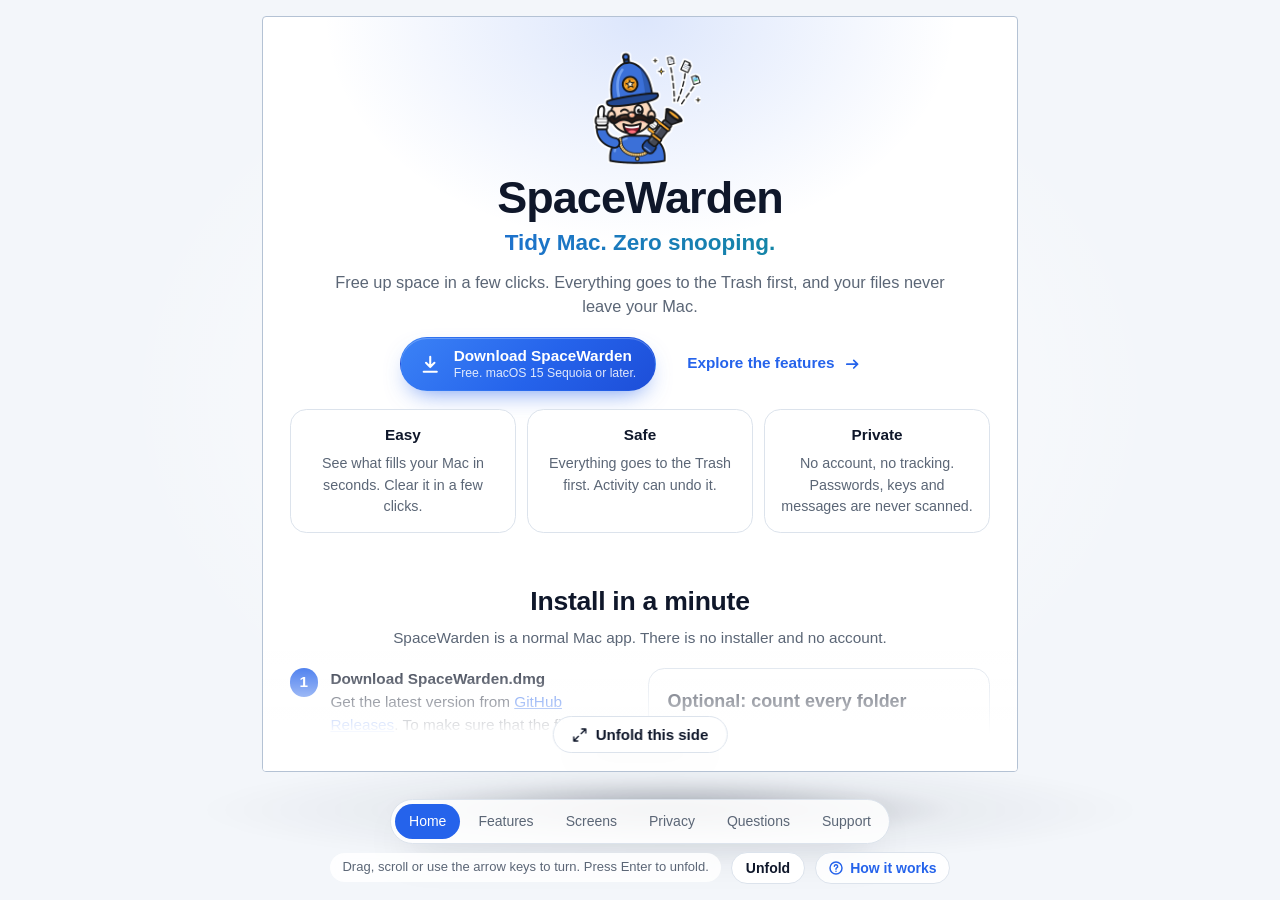
==== commit 07dd122b: "Drop the beta wording and add a guide to the cube Remove the Beta badges and the Apple Developer ID " ====
--- a/docs/index.html
+++ b/docs/index.html
@@ -46,7 +46,7 @@
     <div class="wrap">
       <a class="brand" href="./">
         <img src="assets/mascot-head-64.png" alt="" width="32" height="32">
-        SpaceWarden <span class="badge">Beta</span>
+        SpaceWarden
       </a>
       <nav class="nav" aria-label="Main">
         <a href="#features">Features</a>
@@ -68,17 +68,14 @@
             <div class="hero">
               <div class="wrap">
                 <img class="hero-icon" src="assets/mascot-512.png" srcset="assets/mascot-1024.png 2x" alt="The SpaceWarden mascot: a cheerful warden with a thumbs-up and a vacuum cannon that sucks up files." width="240" height="240">
-                <span class="badge">Beta</span>
                 <h1>SpaceWarden</h1>
                 <p class="tagline">Tidy Mac. Zero snooping.</p>
                 <p class="lead">Free up space in a few clicks. Everything goes to the Trash first, and your
                   files never leave your Mac.</p>
                 <div class="cta">
-                  <a class="btn btn-download" href="https://github.com/hafizulrifkihawari/SpaceWarden-releases/releases/latest/download/SpaceWarden.dmg"><svg viewBox="0 0 24 24" fill="none" stroke="currentColor" stroke-width="2.2" stroke-linecap="round" stroke-linejoin="round" aria-hidden="true"><path d="M12 4v11m0 0-4.5-4.5M12 15l4.5-4.5M5 20h14"/></svg><span>Download the beta<small>Free. macOS 15 Sequoia or later.</small></span></a>
+                  <a class="btn btn-download" href="https://github.com/hafizulrifkihawari/SpaceWarden-releases/releases/latest/download/SpaceWarden.dmg"><svg viewBox="0 0 24 24" fill="none" stroke="currentColor" stroke-width="2.2" stroke-linecap="round" stroke-linejoin="round" aria-hidden="true"><path d="M12 4v11m0 0-4.5-4.5M12 15l4.5-4.5M5 20h14"/></svg><span>Download SpaceWarden<small>Free. macOS 15 Sequoia or later.</small></span></a>
                   <a class="btn btn-link" href="#features">Explore the features<svg viewBox="0 0 24 24" fill="none" stroke="currentColor" stroke-width="2.2" stroke-linecap="round" stroke-linejoin="round" aria-hidden="true"><path d="M5 12h14m0 0-5-5m5 5-5 5"/></svg></a>
                 </div>
-                <p class="fine">macOS shows a warning the first time you open it.
-                  <a href="security.html#beta">Read why, and how to open it</a>.</p>
                 <div class="shot-wrap face-extra">
                   <img class="shot" src="assets/overview.png" width="1300" height="900"
                     alt="The SpaceWarden Overview. Recommended actions list how much space each one frees and how safe it is.">
@@ -115,10 +112,10 @@
                       <a href="security.html#checksum">check its checksum</a>.</li>
                     <li><strong>Drag it to Applications</strong>
                       Open the disk image, then drag SpaceWarden to the Applications folder.</li>
-                    <li><strong>Open it with Open Anyway</strong>
-                      The beta is not notarized yet, so macOS shows a warning. Click Done. Then open
+                    <li><strong>Open SpaceWarden</strong>
+                      Open it from Applications. If macOS shows a warning, click Done. Then open
                       System Settings → Privacy &amp; Security, and click <b>Open Anyway</b>.
-                      <a href="security.html#beta">See the steps</a>.</li>
+                      <a href="security.html#first-open">See the steps</a>.</li>
                     <li><strong>Click Full Scan</strong>
                       No setup is needed.</li>
                   </ol>
@@ -135,13 +132,6 @@
                 </div>
                 <div class="cta">
                   <a class="btn btn-ink" href="https://github.com/hafizulrifkihawari/SpaceWarden-releases/releases/latest/download/SpaceWarden.dmg"><svg viewBox="0 0 24 24" fill="none" stroke="currentColor" stroke-width="2.2" stroke-linecap="round" stroke-linejoin="round" aria-hidden="true"><path d="M12 4v11m0 0-4.5-4.5M12 15l4.5-4.5M5 20h14"/></svg>Download SpaceWarden.dmg</a>
-                </div>
-                <div class="notice">
-                  <p>SpaceWarden is an early beta. It is not signed and notarized through Apple's
-                    Developer ID system yet, so macOS shows a security warning. If you downloaded the
-                    app from the official GitHub release, you can review the warning and use
-                    <strong>System Settings → Privacy &amp; Security → Open Anyway</strong> to run it.
-                    Never turn off Gatekeeper.</p>
                 </div>
               </div>
             </section>
@@ -283,12 +273,11 @@
                 </div>
                 <div class="faq">
                   <details>
-                    <summary>Why does macOS show a warning?</summary>
-                    <p>SpaceWarden is an early beta. It is not signed and notarized through Apple's
-                      Developer ID system yet. That costs a yearly fee, and the developer wants to hear
-                      from testers first. macOS shows the same warning for each app that is not
-                      notarized. <a href="security.html#checksum">Check the checksum</a>, then use
-                      <a href="security.html#beta">Open Anyway</a>. Do not turn off Gatekeeper.</p>
+                    <summary>What if macOS shows a warning?</summary>
+                    <p>macOS can show a warning the first time you open an app from the internet.
+                      If you got SpaceWarden from the official GitHub release,
+                      <a href="security.html#checksum">check the checksum</a>. Then use
+                      <a href="security.html#first-open">Open Anyway</a>. Do not turn off Gatekeeper.</p>
                   </details>
                   <details>
                     <summary>Is SpaceWarden really free?</summary>
@@ -342,7 +331,7 @@
                   <div class="heart" aria-hidden="true">☕</div>
                   <h2>Support the developer</h2>
                   <p>SpaceWarden is free. If it freed space for you, you can support its work. Each tip
-                    helps to pay for the Apple developer account and new features.</p>
+                    helps to pay for new features and updates.</p>
                 </div>
                 <div class="cta">
                   <a class="btn btn-accent" href="https://ko-fi.com/psi404" rel="noopener">Tip on Ko-fi</a>
--- a/docs/style.css
+++ b/docs/style.css
@@ -808,43 +808,6 @@
   font-weight: 600;
 }
 
-/* Beta */
-
-.badge {
-  display: inline-block;
-  padding: 2px 9px;
-  border-radius: 999px;
-  background: var(--accent);
-  color: var(--accent-ink);
-  font-size: 12px;
-  font-weight: 700;
-  letter-spacing: 0.04em;
-  text-transform: uppercase;
-  vertical-align: middle;
-}
-
-.hero .badge {
-  font-size: 14px;
-  margin-bottom: 12px;
-}
-
-.notice {
-  margin: 20px 0;
-  padding: 16px 20px;
-  border-radius: 12px;
-  border: 1px solid color-mix(in srgb, var(--accent) 55%, var(--border));
-  background: color-mix(in srgb, var(--accent) 12%, var(--surface));
-  text-align: left;
-}
-
-.notice p {
-  margin: 0;
-}
-
-.notice p + p {
-  margin-top: 10px;
-}
-
 /* Security page */
 
 code {
@@ -1450,6 +1413,173 @@
   height: 16px;
 }
 
+/* "How it works" opens the guide. */
+.cube-guide-open {
+  display: inline-flex;
+  align-items: center;
+  gap: 6px;
+  font: inherit;
+  font-size: 14px;
+  font-weight: 600;
+  padding: 4px 12px;
+  border: 1px solid var(--border);
+  border-radius: 999px;
+  background: color-mix(in srgb, var(--surface) 85%, transparent);
+  backdrop-filter: blur(8px);
+  color: var(--brand);
+  cursor: pointer;
+}
+
+.cube-guide-open:hover {
+  background: var(--surface);
+}
+
+.cube-guide-open:focus-visible {
+  outline: 3px solid var(--accent);
+  outline-offset: 2px;
+}
+
+.cube-guide-open svg {
+  width: 16px;
+  height: 16px;
+}
+
+/* The guide to the cube controls (cube.js). */
+.cube-guide {
+  width: min(760px, 92vw);
+  max-height: 90vh;
+  padding: 28px 32px 24px;
+  border: 1px solid var(--border);
+  border-radius: 20px;
+  background: var(--surface);
+  color: var(--text);
+  box-shadow: 0 40px 80px -30px rgba(15, 23, 42, 0.45);
+  overflow: auto;
+}
+
+.cube-guide::backdrop {
+  background: rgba(15, 23, 42, 0.35);
+  -webkit-backdrop-filter: blur(4px);
+  backdrop-filter: blur(4px);
+}
+
+.cube-guide .preview-close {
+  position: absolute;
+  top: 14px;
+  right: 14px;
+  width: 34px;
+  height: 34px;
+  font-size: 22px;
+  box-shadow: none;
+}
+
+.cube-guide h2 {
+  margin: 0 0 6px;
+  font-size: 24px;
+  letter-spacing: -0.01em;
+}
+
+.cube-guide > p {
+  margin: 0;
+  color: var(--muted);
+  font-size: 15px;
+}
+
+/* The map is the net: four columns, three rows, Home in column 2, row 2. */
+.guide-map {
+  display: grid;
+  grid-template-columns: repeat(4, 1fr);
+  grid-template-rows: repeat(3, 44px);
+  gap: 6px;
+  max-width: 460px;
+  margin: 18px auto 22px;
+}
+
+.guide-map button {
+  font: inherit;
+  font-size: 13px;
+  font-weight: 600;
+  border: 1px solid var(--cube-edge);
+  border-radius: 10px;
+  background: var(--surface-2);
+  color: var(--text);
+  cursor: pointer;
+}
+
+.guide-map button:hover {
+  border-color: var(--brand);
+  color: var(--brand);
+}
+
+.guide-map button[aria-current="true"] {
+  background: var(--brand);
+  border-color: var(--brand);
+  color: var(--brand-ink);
+}
+
+.guide-map button:focus-visible {
+  outline: 3px solid var(--accent);
+  outline-offset: 2px;
+}
+
+.guide-steps {
+  display: grid;
+  grid-template-columns: repeat(3, 1fr);
+  gap: 14px;
+}
+
+.guide-steps section {
+  padding: 14px 16px;
+  border-radius: 14px;
+  background: var(--surface-2);
+}
+
+.guide-steps h3 {
+  margin: 0 0 6px;
+  font-size: 15px;
+}
+
+.guide-steps ul {
+  margin: 0;
+  padding-left: 18px;
+  font-size: 14px;
+  line-height: 1.5;
+  color: var(--muted);
+}
+
+.guide-steps li + li {
+  margin-top: 4px;
+}
+
+.guide-steps b {
+  color: var(--text);
+}
+
+.cube-guide kbd {
+  display: inline-block;
+  min-width: 1.6em;
+  padding: 0 5px;
+  border: 1px solid var(--border);
+  border-bottom-width: 2px;
+  border-radius: 5px;
+  background: var(--surface);
+  color: var(--text);
+  font: 600 12px/1.6 -apple-system, BlinkMacSystemFont, "Helvetica Neue", Arial, sans-serif;
+  text-align: center;
+}
+
+.cube-guide > .guide-foot {
+  margin-top: 16px;
+  font-size: 13px;
+  text-align: center;
+}
+
+@media (prefers-reduced-motion: no-preference) {
+  .cube-guide[open] {
+    animation: preview-in 0.2s ease-out;
+  }
+}
+
 /* cube.js moves focus to the heading of an opened side, for screen readers. The heading is
    not a control, so it shows no focus ring. */
 .is-cube .face h1[tabindex="-1"]:focus,
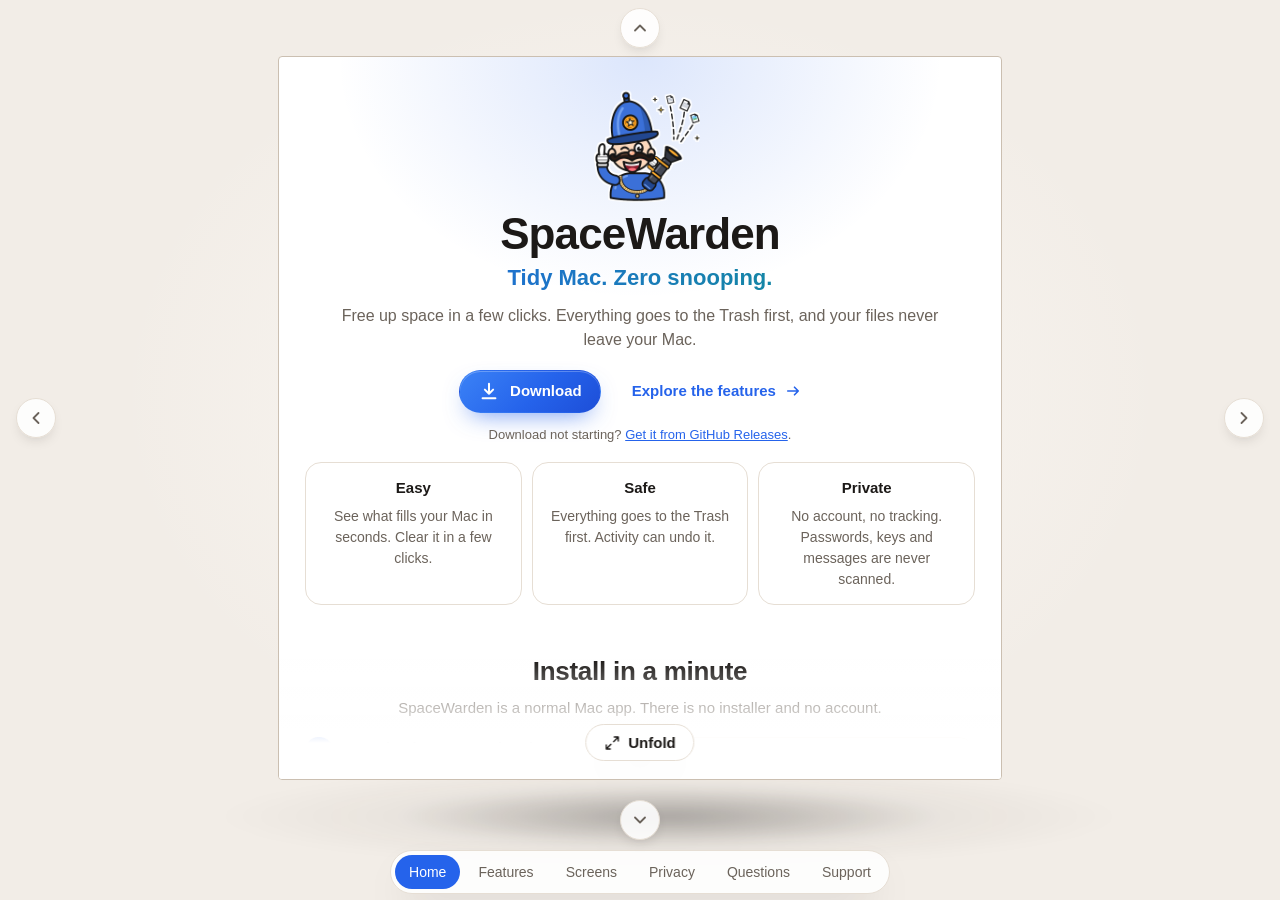
==== commit d077eb7c: "Animate the screenshots and simplify the cube controls The overview and the storage map are now anim" ====
--- a/docs/index.html
+++ b/docs/index.html
@@ -73,11 +73,13 @@
                 <p class="lead">Free up space in a few clicks. Everything goes to the Trash first, and your
                   files never leave your Mac.</p>
                 <div class="cta">
-                  <a class="btn btn-download" href="https://github.com/hafizulrifkihawari/SpaceWarden-releases/releases/latest/download/SpaceWarden.dmg"><svg viewBox="0 0 24 24" fill="none" stroke="currentColor" stroke-width="2.2" stroke-linecap="round" stroke-linejoin="round" aria-hidden="true"><path d="M12 4v11m0 0-4.5-4.5M12 15l4.5-4.5M5 20h14"/></svg><span>Download SpaceWarden<small>Free. macOS 15 Sequoia or later.</small></span></a>
+                  <a class="btn btn-download" href="https://github.com/hafizulrifkihawari/SpaceWarden-releases/releases/latest/download/SpaceWarden.dmg"><svg viewBox="0 0 24 24" fill="none" stroke="currentColor" stroke-width="2.2" stroke-linecap="round" stroke-linejoin="round" aria-hidden="true"><path d="M12 4v11m0 0-4.5-4.5M12 15l4.5-4.5M5 20h14"/></svg><span>Download</span></a>
                   <a class="btn btn-link" href="#features">Explore the features<svg viewBox="0 0 24 24" fill="none" stroke="currentColor" stroke-width="2.2" stroke-linecap="round" stroke-linejoin="round" aria-hidden="true"><path d="M5 12h14m0 0-5-5m5 5-5 5"/></svg></a>
                 </div>
+                <p class="cta-alt">Download not starting?
+                  <a href="https://github.com/hafizulrifkihawari/SpaceWarden-releases/releases/latest">Get it from GitHub Releases</a>.</p>
                 <div class="shot-wrap face-extra">
-                  <img class="shot" src="assets/overview.png" width="1300" height="900"
+                  <img class="shot" src="assets/overview.svg" width="1300" height="900"
                     alt="The SpaceWarden Overview. Recommended actions list how much space each one frees and how safe it is.">
                 </div>
                 <p class="shot-note face-extra">The sizes and file names in the screenshots are examples.</p>
@@ -206,7 +208,7 @@
                 </div>
                 <div class="gallery">
                   <figure>
-                    <a href="assets/storage-map.png" aria-label="Open the full-size screenshot"><img src="assets/storage-map.png" width="1300" height="900" loading="lazy"
+                    <a href="assets/storage-map.svg" aria-label="Open the full-size screenshot"><img src="assets/storage-map.svg" width="1300" height="900" loading="lazy"
                       alt="The storage map: a sunburst of folders and the space of each category, such as Photos, Videos and Developer."></a>
                     <figcaption>Storage map and categories</figcaption>
                   </figure>
--- a/docs/style.css
+++ b/docs/style.css
@@ -1,23 +1,23 @@
 /* SpaceWarden site. No web fonts, no third-party files. Two small first-party scripts, cube.js and preview.js. */
 
 :root {
-  --bg: #f3f6fa;
+  --bg: #f2ede7;
   --surface: #ffffff;
-  --surface-2: #f7f9fc;
-  --text: #0f172a;
-  --muted: #5b6676;
-  --border: #dce3ec;
-  --backdrop-glow: #ffffff;
-  --cube-edge: #b4c2d4;
-  --cube-shade: #0f172a;
-  --cube-shadow: rgba(15, 23, 42, 0.26);
+  --surface-2: #f8f5f1;
+  --text: #1c1917;
+  --muted: #6b635b;
+  --border: #e6ded4;
+  --backdrop-glow: #fbf8f4;
+  --cube-edge: #cbbfb1;
+  --cube-shade: #1c1917;
+  --cube-shadow: rgba(28, 25, 23, 0.26);
   --brand: #2563eb;
   --brand-2: #0d9488;
   --brand-ink: #ffffff;
   --accent: #f59e0b;
   --accent-ink: #1f1300;
   --safe: #15803d;
-  --shadow: 0 18px 40px -18px rgba(15, 23, 42, 0.35);
+  --shadow: 0 18px 40px -18px rgba(28, 25, 23, 0.35);
   --radius: 16px;
   --max: 1080px;
   color-scheme: light;
@@ -198,11 +198,10 @@
   flex: none;
 }
 
-/* The main download button: a brand gradient, an icon and a second line of small text. */
+/* The main download button: a brand gradient, an icon and the word "Download". */
 .btn-download {
-  gap: 12px;
-  padding: 11px 26px 11px 20px;
-  text-align: left;
+  gap: 10px;
+  padding: 12px 26px 12px 20px;
   line-height: 1.2;
   background: linear-gradient(135deg, #3b82f6, var(--brand) 55%, #1d4ed8);
   box-shadow:
@@ -213,17 +212,6 @@
 .btn-download svg {
   width: 22px;
   height: 22px;
-}
-
-.btn-download span {
-  display: flex;
-  flex-direction: column;
-}
-
-.btn-download small {
-  font-size: 12px;
-  font-weight: 500;
-  opacity: 0.85;
 }
 
 /* A dark button, for the second download. */
@@ -318,6 +306,13 @@
   gap: 12px;
   justify-content: center;
   margin-top: 28px;
+}
+
+/* A second way to get the app, if the download button does not work. */
+.cta-alt {
+  margin: 12px 0 0;
+  font-size: 13px;
+  color: var(--muted);
 }
 
 .center {
@@ -454,7 +449,7 @@
   display: flex;
   flex-direction: column;
   background: var(--surface);
-  box-shadow: 0 1px 2px rgba(15, 23, 42, 0.05);
+  box-shadow: 0 1px 2px rgba(28, 25, 23, 0.05);
   border-radius: var(--radius);
   padding: 22px;
 }
@@ -541,7 +536,7 @@
 .storage-bar span:nth-child(1) { flex: 34; background: var(--brand); }
 .storage-bar span:nth-child(2) { flex: 22; background: var(--brand-2); }
 .storage-bar span:nth-child(3) { flex: 14; background: var(--accent); }
-.storage-bar span:nth-child(4) { flex: 10; background: #94a3b8; }
+.storage-bar span:nth-child(4) { flex: 10; background: #a8a29e; }
 .storage-bar span:nth-child(5) { flex: 20; background: var(--border); }
 
 @media (hover: hover) and (prefers-reduced-motion: no-preference) {
@@ -551,7 +546,7 @@
 
   .feature:hover {
     transform: translateY(-2px);
-    box-shadow: 0 12px 24px -16px rgba(15, 23, 42, 0.3);
+    box-shadow: 0 12px 24px -16px rgba(28, 25, 23, 0.3);
   }
 }
 
@@ -863,6 +858,8 @@
 }
 
 .cube-ui,
+.cube-arrow,
+.cube-close,
 .face-open,
 .cube-links {
   display: none;
@@ -906,7 +903,7 @@
 
 .is-cube .cube-stage {
   --s: 560px;
-  --ui: 112px;
+  --ui: 64px;
   --fold: 90deg;
   --lift: calc(var(--s) / 2 * sin(var(--fold)));
   position: fixed;
@@ -954,7 +951,7 @@
   border-radius: 50%;
   background:
     radial-gradient(closest-side, var(--cube-shadow), transparent 60%),
-    radial-gradient(closest-side, rgba(15, 23, 42, 0.1), transparent);
+    radial-gradient(closest-side, rgba(28, 25, 23, 0.1), transparent);
   filter: blur(4px);
   transition: opacity 0.4s;
 }
@@ -1097,6 +1094,27 @@
   cursor: auto;
 }
 
+/* A short open side shows its content in the vertical center. The auto margins become 0
+   when the content is taller than the side, so a long side still starts at the top. */
+.is-cube .face.is-open {
+  display: flex;
+  flex-direction: column;
+}
+
+.is-cube .face.is-open > :first-child {
+  margin-top: auto;
+}
+
+.is-cube .face.is-open > section:last-of-type {
+  margin-bottom: auto;
+}
+
+/* Install is shorter than the open side. It fills the side, so the #install link can
+   scroll it to the top. */
+.is-cube .face.is-open > .hero + section {
+  min-height: 100%;
+}
+
 .is-cube .is-reading .face:not(.is-open) {
   opacity: 0.15;
 }
@@ -1318,7 +1336,7 @@
   position: absolute;
   left: 0;
   right: 0;
-  bottom: 16px;
+  bottom: 6px;
   z-index: 3;
   display: flex;
   flex-direction: column;
@@ -1337,8 +1355,7 @@
   box-shadow: var(--shadow);
 }
 
-.cube-tabs button,
-.cube-toggle {
+.cube-tabs button {
   font: inherit;
   font-size: 14px;
   border: 0;
@@ -1349,8 +1366,7 @@
   cursor: pointer;
 }
 
-.cube-tabs button:hover,
-.cube-toggle:hover {
+.cube-tabs button:hover {
   color: var(--text);
 }
 
@@ -1360,88 +1376,109 @@
 }
 
 .cube-tabs button:focus-visible,
-.cube-toggle:focus-visible,
 .face-open:focus-visible {
   outline: 3px solid var(--accent);
   outline-offset: 2px;
 }
 
-.cube-help {
-  display: flex;
-  align-items: center;
-  gap: 10px;
-  font-size: 13px;
-  color: var(--muted);
-}
-
-/* A light pill behind the hint, so the text stays easy to read over the faded sides. */
-.cube-help > span {
-  padding: 4px 12px;
-  border-radius: 999px;
-  background: color-mix(in srgb, var(--surface) 85%, transparent);
-  backdrop-filter: blur(8px);
-}
-
-.cube-toggle {
+/* The arrows are at the edges of the stage, away from the cube. The left and right arrows
+   are level with the center of the cube. The down arrow is above the controls. */
+.is-cube .cube-arrow {
+  position: absolute;
+  z-index: 3;
+  display: grid;
+  place-items: center;
+  width: 40px;
+  height: 40px;
+  padding: 0;
   border: 1px solid var(--border);
-  background: var(--surface);
+  border-radius: 50%;
+  background: color-mix(in srgb, var(--surface) 88%, transparent);
+  color: var(--muted);
+  box-shadow: 0 6px 16px -10px rgba(28, 25, 23, 0.45);
+  cursor: pointer;
+  transition: color 0.2s, transform 0.2s, opacity 0.3s;
+}
+
+.is-cube .cube-arrow svg {
+  width: 20px;
+  height: 20px;
+}
+
+.is-cube .cube-arrow[data-key="ArrowLeft"],
+.is-cube .cube-arrow[data-key="ArrowRight"] {
+  top: calc(50% - var(--ui) / 2 - 20px);
+}
+
+.is-cube .cube-arrow[data-key="ArrowLeft"] { left: 16px; }
+.is-cube .cube-arrow[data-key="ArrowRight"] { right: 16px; }
+
+.is-cube .cube-arrow[data-key="ArrowUp"],
+.is-cube .cube-arrow[data-key="ArrowDown"] {
+  left: calc(50% - 20px);
+}
+
+.is-cube .cube-arrow[data-key="ArrowUp"] { top: 8px; }
+.is-cube .cube-arrow[data-key="ArrowDown"] { bottom: calc(var(--ui) - 4px); }
+
+.is-cube .cube-arrow:hover {
   color: var(--text);
-  font-weight: 600;
-  padding: 4px 14px;
-}
-
-/* In the net, the toggle folds the cube back. It is a dark button, so it is easy to find. */
-.cube-toggle.is-fold {
-  display: inline-flex;
-  align-items: center;
-  gap: 8px;
-  padding: 8px 18px;
-  font-size: 15px;
-  background: var(--text);
-  border-color: var(--text);
-  color: var(--surface);
-  box-shadow: 0 10px 24px -10px rgba(15, 23, 42, 0.55);
-}
-
-.cube-toggle.is-fold:hover {
-  color: var(--surface);
-  background: #1e293b;
-}
-
-.cube-toggle.is-fold svg {
-  width: 16px;
-  height: 16px;
-}
-
-/* "How it works" opens the guide. */
-.cube-guide-open {
-  display: inline-flex;
-  align-items: center;
-  gap: 6px;
-  font: inherit;
-  font-size: 14px;
-  font-weight: 600;
-  padding: 4px 12px;
-  border: 1px solid var(--border);
-  border-radius: 999px;
-  background: color-mix(in srgb, var(--surface) 85%, transparent);
-  backdrop-filter: blur(8px);
-  color: var(--brand);
-  cursor: pointer;
-}
-
-.cube-guide-open:hover {
-  background: var(--surface);
-}
-
-.cube-guide-open:focus-visible {
+  transform: scale(1.08);
+}
+
+.is-cube .cube-arrow:focus-visible {
   outline: 3px solid var(--accent);
   outline-offset: 2px;
 }
 
-.cube-guide-open svg {
-  width: 16px;
-  height: 16px;
+/* The net has its own controls, so the arrows go away while the cube is unfolded. */
+.is-cube .cube-stage.is-net .cube-arrow {
+  opacity: 0;
+  pointer-events: none;
+}
+
+/* The X folds the cube back. The open side is in the center of the space above the
+   controls. */
+.is-cube .cube-close {
+  position: absolute;
+  z-index: 3;
+  top: calc(50% - var(--ui) / 2 - var(--oh, 0px) / 2 + 12px);
+  left: calc(50% + var(--ow, 0px) / 2 - 52px);
+  display: grid;
+  place-items: center;
+  width: 40px;
+  height: 40px;
+  padding: 0;
+  border: 1px solid var(--border);
+  border-radius: 50%;
+  background: color-mix(in srgb, var(--surface) 88%, transparent);
+  backdrop-filter: blur(8px);
+  color: var(--muted);
+  cursor: pointer;
+  opacity: 0;
+  visibility: hidden;
+  transition: color 0.2s, opacity 0.2s, visibility 0s 0.2s;
+}
+
+.is-cube .cube-close svg {
+  width: 20px;
+  height: 20px;
+}
+
+/* The X shows when the side has grown. */
+.is-cube .cube-stage.is-reading .cube-close {
+  opacity: 1;
+  visibility: visible;
+  transition: color 0.2s, opacity 0.25s 0.45s;
+}
+
+.is-cube .cube-close:hover {
+  color: var(--text);
+}
+
+.is-cube .cube-close:focus-visible {
+  outline: 3px solid var(--accent);
+  outline-offset: 2px;
 }
 
 /* The guide to the cube controls (cube.js). */
@@ -1453,12 +1490,12 @@
   border-radius: 20px;
   background: var(--surface);
   color: var(--text);
-  box-shadow: 0 40px 80px -30px rgba(15, 23, 42, 0.45);
+  box-shadow: 0 40px 80px -30px rgba(28, 25, 23, 0.45);
   overflow: auto;
 }
 
 .cube-guide::backdrop {
-  background: rgba(15, 23, 42, 0.35);
+  background: rgba(28, 25, 23, 0.35);
   -webkit-backdrop-filter: blur(4px);
   backdrop-filter: blur(4px);
 }
@@ -1469,7 +1506,6 @@
   right: 14px;
   width: 34px;
   height: 34px;
-  font-size: 22px;
   box-shadow: none;
 }
 
@@ -1632,9 +1668,17 @@
   border-radius: 50%;
   background: var(--surface);
   color: var(--text);
-  font: 400 26px/1 -apple-system, BlinkMacSystemFont, "Helvetica Neue", Arial, sans-serif;
+  display: grid;
+  place-items: center;
+  padding: 0;
   cursor: pointer;
   box-shadow: var(--shadow);
+}
+
+/* A drawn X, so that it is in the exact center. A text "×" sits off center. */
+.preview-close svg {
+  width: 20px;
+  height: 20px;
 }
 
 .preview-close:hover {
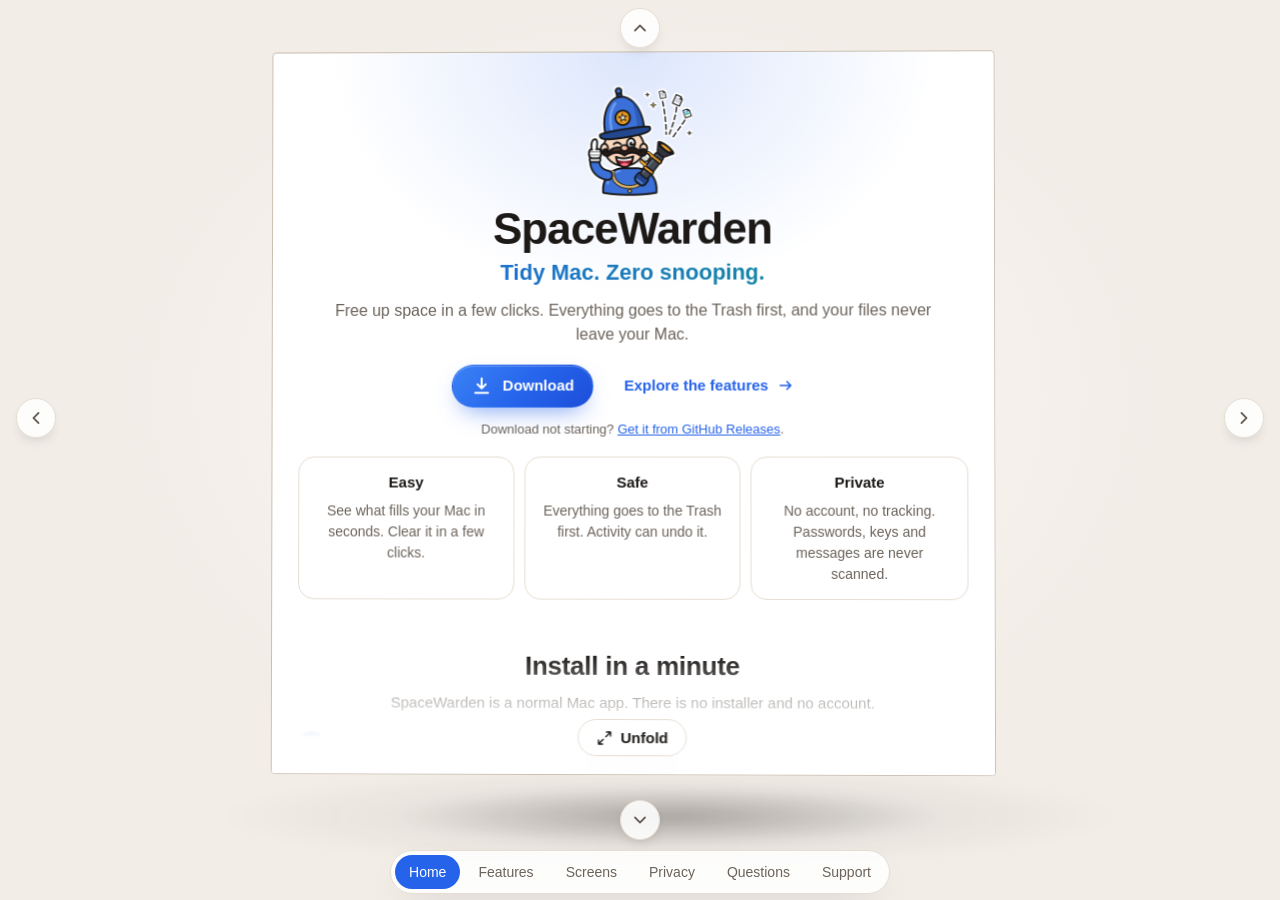
==== commit dfe26203: "Show the storage map on the home side Put the animated storage map with the sunburst in the hero. Mo" ====
--- a/docs/index.html
+++ b/docs/index.html
@@ -79,8 +79,8 @@
                 <p class="cta-alt">Download not starting?
                   <a href="https://github.com/hafizulrifkihawari/SpaceWarden-releases/releases/latest">Get it from GitHub Releases</a>.</p>
                 <div class="shot-wrap face-extra">
-                  <img class="shot" src="assets/overview.svg" width="1300" height="900"
-                    alt="The SpaceWarden Overview. Recommended actions list how much space each one frees and how safe it is.">
+                  <img class="shot" src="assets/storage-map.svg" width="1300" height="900"
+                    alt="The storage map: a sunburst of folders and the space of each category, such as Photos, Videos and Developer.">
                 </div>
                 <p class="shot-note face-extra">The sizes and file names in the screenshots are examples.</p>
                 <div class="pillars">
@@ -203,14 +203,14 @@
               <div class="wrap">
                 <div class="section-head">
                   <h2>See where your space went</h2>
-                  <p>The storage map shows what fills your Mac. The Media Library shows your photos with a
-                    preview. Duplicates finds exact copies, and Activity can undo each change.</p>
+                  <p>Recommended actions show what you can clear and how safe it is. The Media Library shows
+                    your photos with a preview. Duplicates finds exact copies, and Activity can undo each change.</p>
                 </div>
                 <div class="gallery">
                   <figure>
-                    <a href="assets/storage-map.svg" aria-label="Open the full-size screenshot"><img src="assets/storage-map.svg" width="1300" height="900" loading="lazy"
-                      alt="The storage map: a sunburst of folders and the space of each category, such as Photos, Videos and Developer."></a>
-                    <figcaption>Storage map and categories</figcaption>
+                    <a href="assets/overview.svg" aria-label="Open the full-size screenshot"><img src="assets/overview.svg" width="1300" height="900" loading="lazy"
+                      alt="The SpaceWarden Overview. Recommended actions list how much space each one frees and how safe it is."></a>
+                    <figcaption>Recommended actions</figcaption>
                   </figure>
                   <figure class="face-extra">
                     <a href="assets/duplicates.png" aria-label="Open the full-size screenshot"><img src="assets/duplicates.png" width="1300" height="900" loading="lazy"
